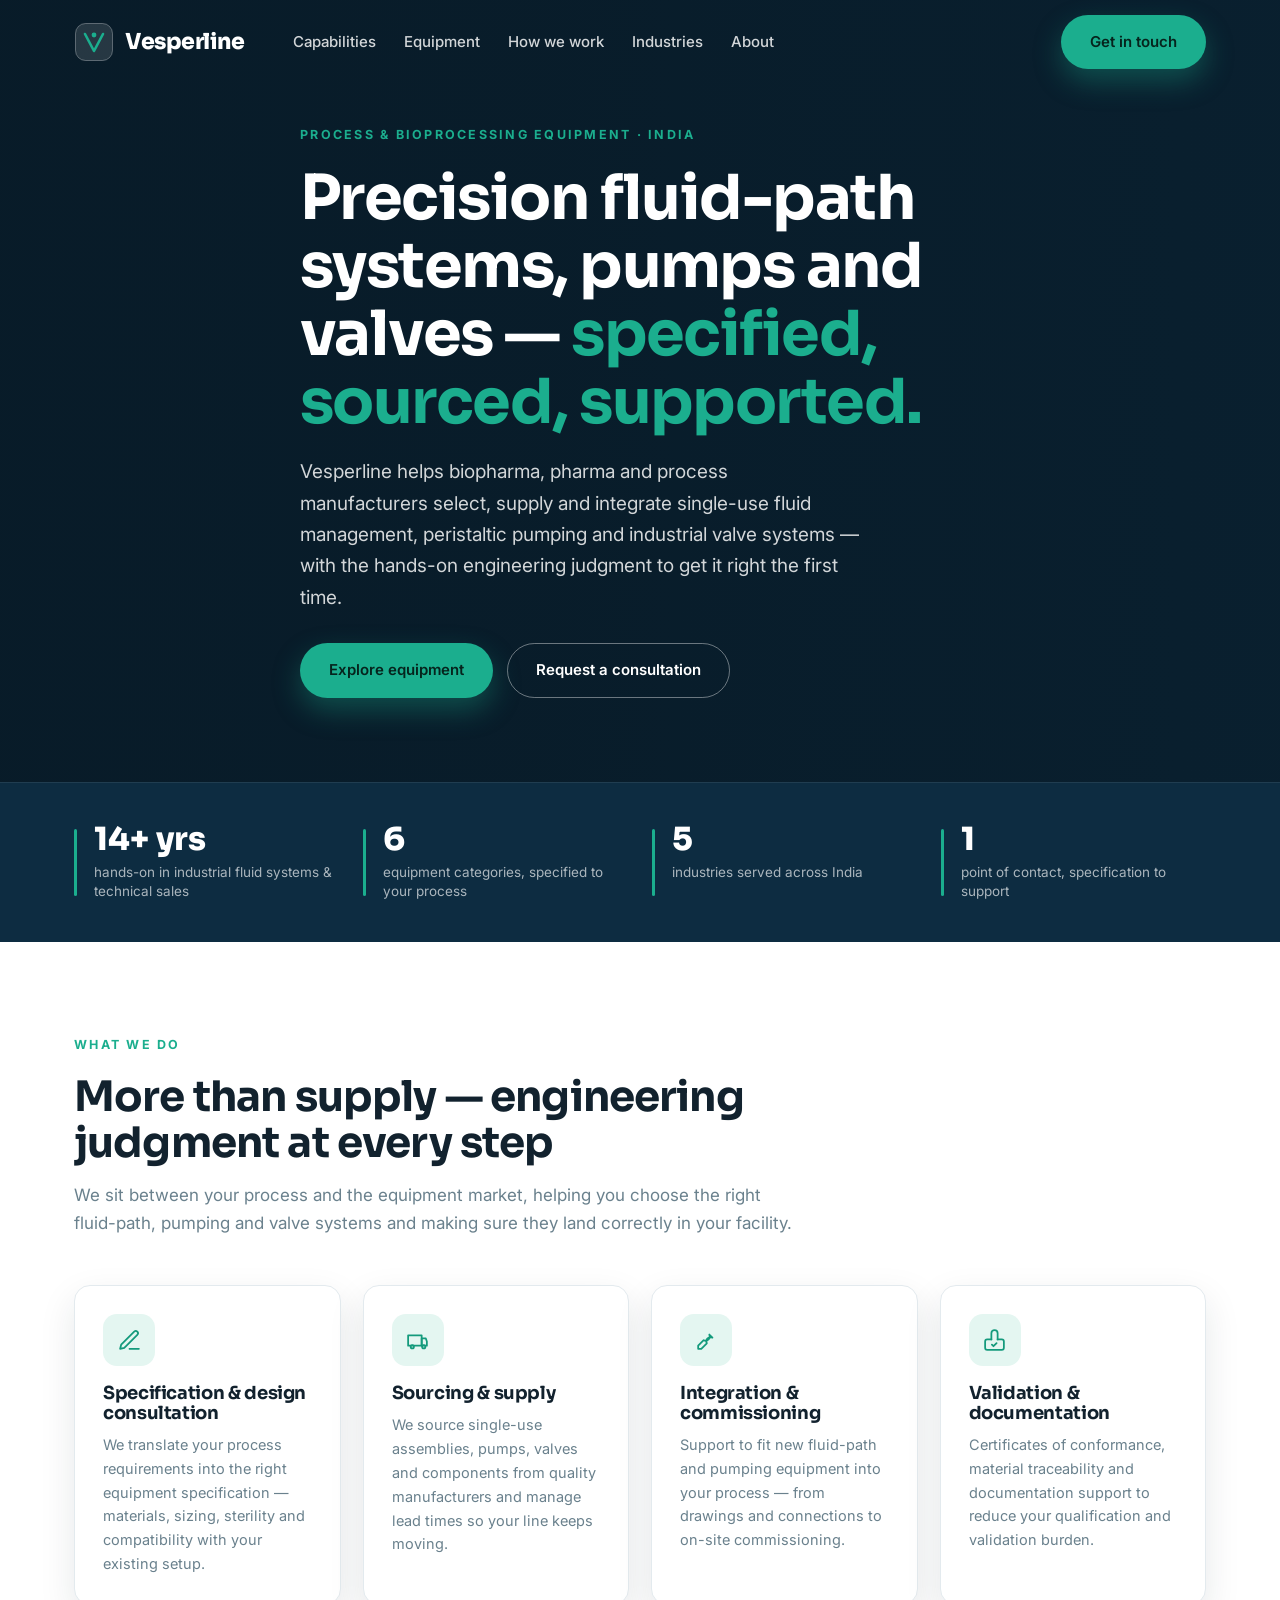
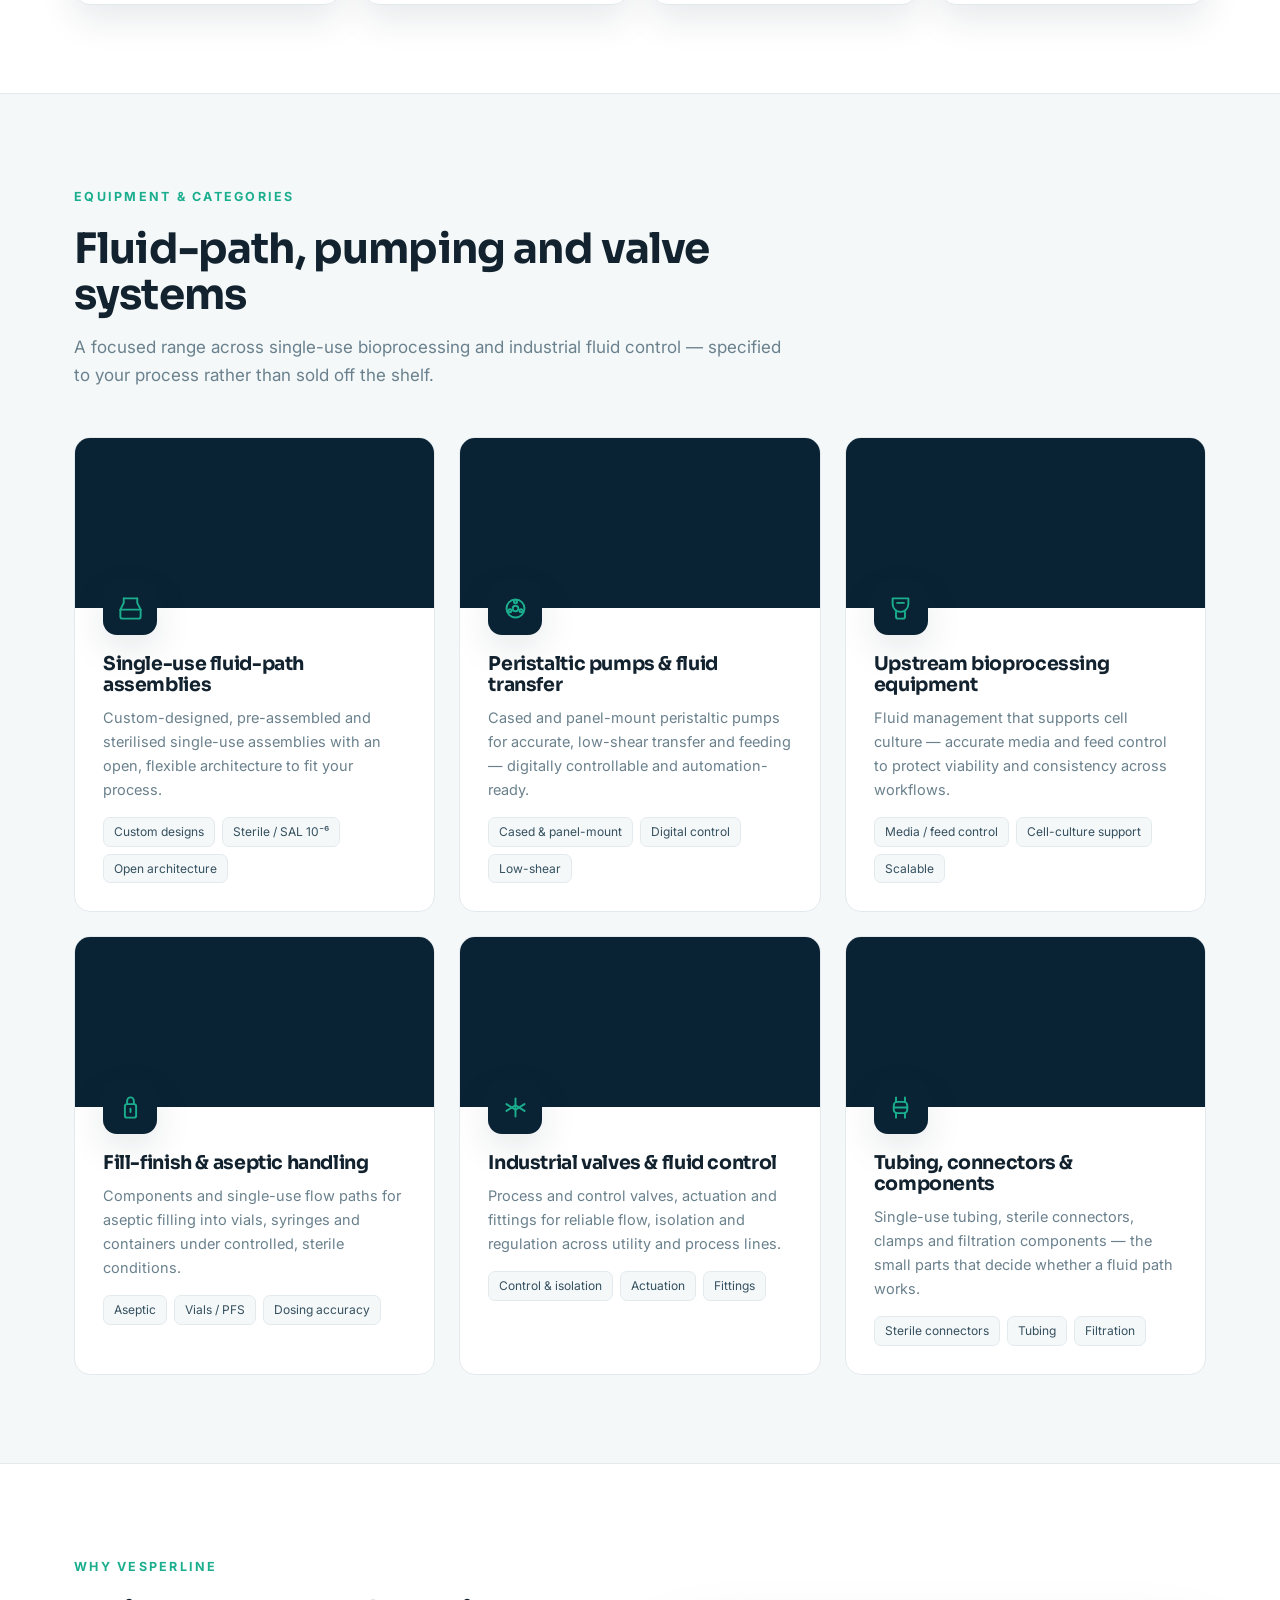
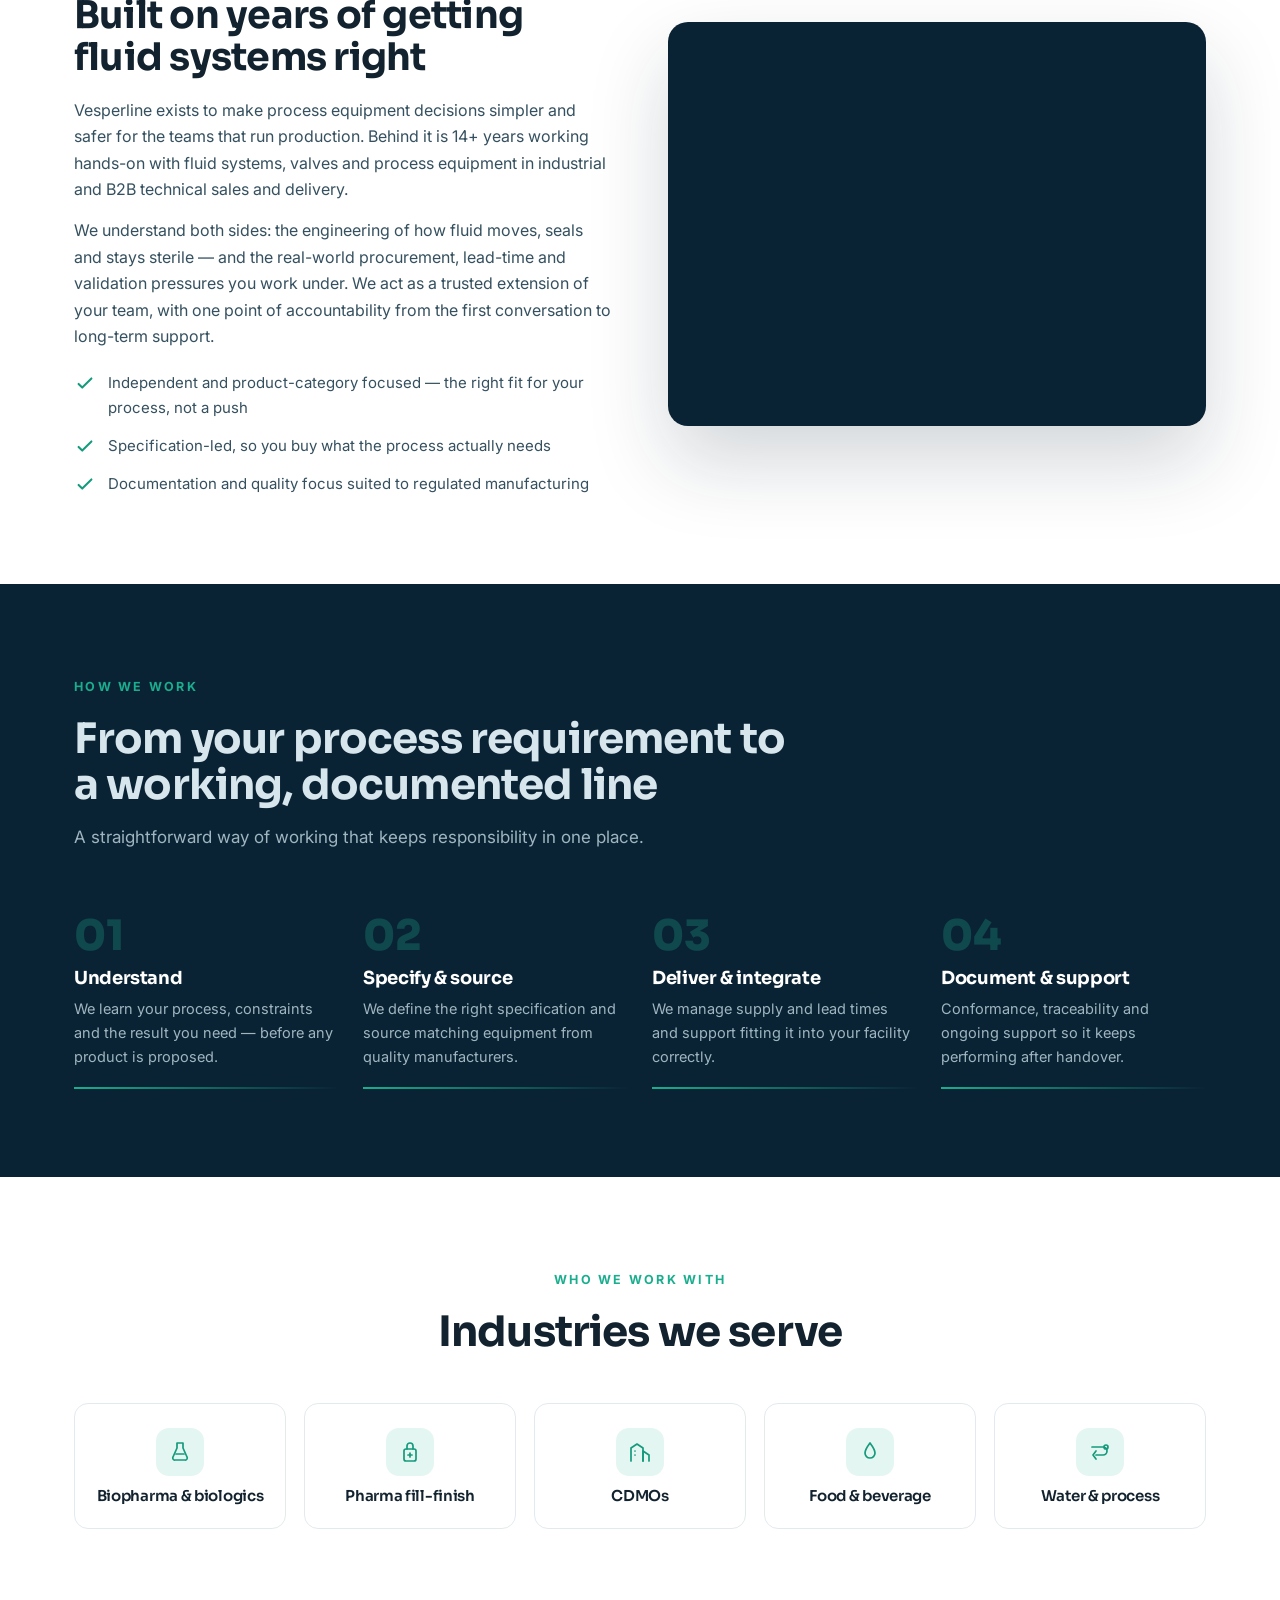
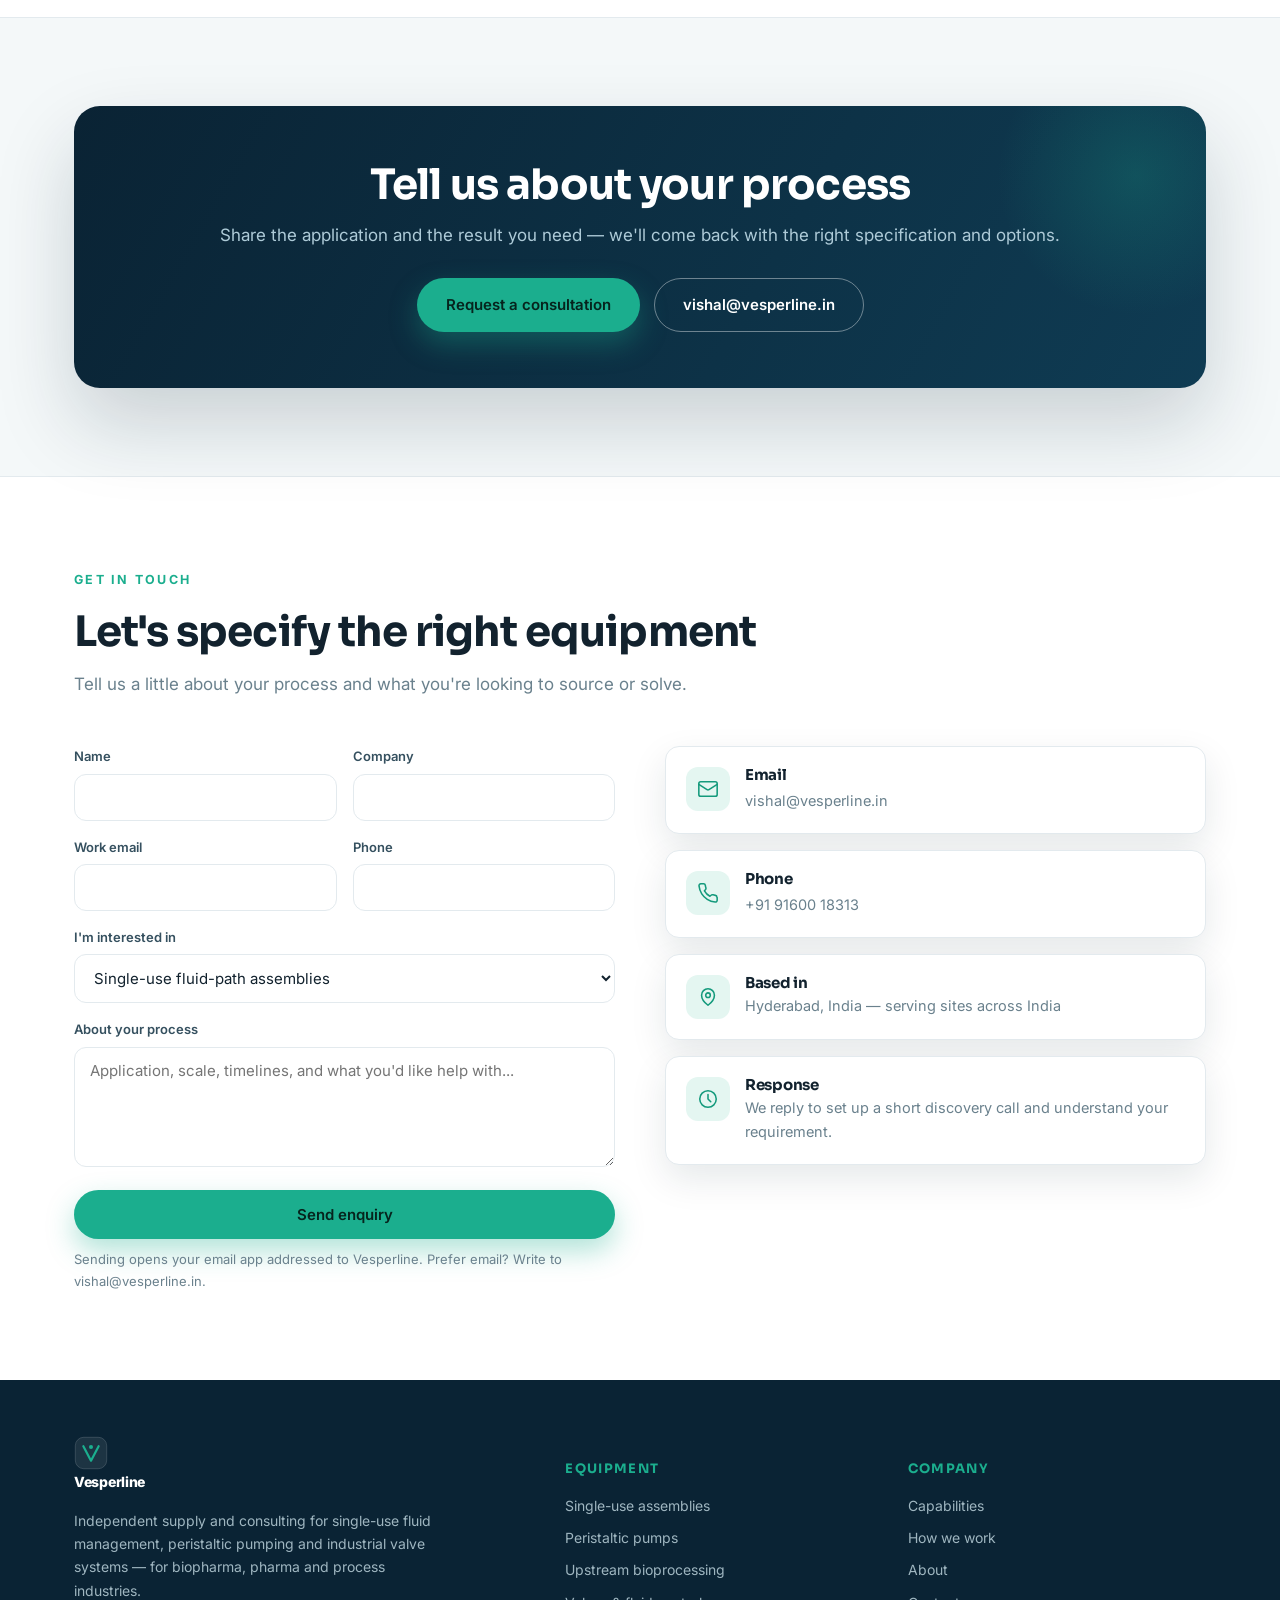
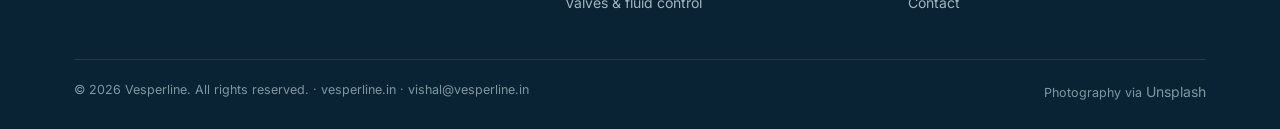
==== index.html @ 7fd86b4e "Add files via upload" ====
<!DOCTYPE html>
<html lang="en">
<head>
  <meta charset="UTF-8" />
  <meta name="viewport" content="width=device-width, initial-scale=1.0" />
  <title>Vesperline — Precision Fluid-Path, Pumping &amp; Valve Systems for Bioprocessing &amp; Industry</title>
  <meta name="description" content="Vesperline helps biopharma, pharma and process manufacturers specify, source and integrate single-use fluid management, peristaltic pumping and industrial valve systems — with hands-on engineering judgment from specification to support." />
  <link rel="canonical" href="https://vesperline.in/" />
  <meta name="robots" content="index, follow" />
  <meta property="og:type" content="website" />
  <meta property="og:site_name" content="Vesperline" />
  <meta property="og:title" content="Vesperline — Precision Fluid-Path, Pumping &amp; Valve Systems" />
  <meta property="og:description" content="Single-use fluid management, peristaltic pumping and industrial valve systems — specified, sourced and supported for biopharma, pharma and process industries." />
  <meta property="og:url" content="https://vesperline.in/" />
  <meta property="og:image" content="https://images.unsplash.com/photo-1631549916768-4119b2e5f926?auto=format&fit=crop&w=1200&q=70" />
  <link rel="preconnect" href="https://fonts.googleapis.com" />
  <link rel="preconnect" href="https://fonts.gstatic.com" crossorigin />
  <link href="https://fonts.googleapis.com/css2?family=Sora:wght@500;600;700;800&family=Inter:wght@400;500;600&display=swap" rel="stylesheet" />
  <style>
    :root{
      --navy:#0a2334; --navy-2:#0d2c41; --ink:#12222e; --ink-2:#35505f; --muted:#6a818d; --line:#e3eaee;
      --bg:#ffffff; --bg-alt:#f4f8f9;
      --accent:#1bae8e; --accent-2:#149a7c; --accent-soft:#e4f6f1;
      --radius:16px; --shadow:0 14px 36px rgba(10,35,52,.10); --shadow-lg:0 36px 80px rgba(10,35,52,.18);
      --maxw:1180px; --head:"Sora",system-ui,sans-serif; --body:"Inter",system-ui,-apple-system,sans-serif;
    }
    *{box-sizing:border-box;}
    html{scroll-behavior:smooth;}
    body{margin:0;font-family:var(--body);background:var(--bg);color:var(--ink);line-height:1.65;-webkit-font-smoothing:antialiased;overflow-x:hidden;}
    .wrap{max-width:var(--maxw);margin:0 auto;padding:0 24px;}
    a{color:inherit;text-decoration:none;}
    h1,h2,h3,h4{font-family:var(--head);font-weight:700;line-height:1.1;letter-spacing:-.02em;margin:0;}
    p{margin:0;}
    img,svg{max-width:100%;display:block;}
    .eyebrow{display:inline-flex;align-items:center;gap:9px;font-family:var(--body);font-size:12.5px;font-weight:700;letter-spacing:.18em;text-transform:uppercase;color:var(--accent);margin-bottom:18px;}
    .btn{display:inline-flex;align-items:center;gap:9px;font-family:var(--body);font-weight:600;font-size:15px;padding:14px 28px;border-radius:999px;cursor:pointer;border:1.5px solid transparent;transition:transform .15s,box-shadow .2s,background .2s,color .2s,border-color .2s;white-space:nowrap;}
    .btn:hover{transform:translateY(-2px);}
    .btn-primary{background:var(--accent);color:#06241d;box-shadow:0 12px 28px rgba(27,174,142,.34);}
    .btn-primary:hover{background:var(--accent-2);color:#fff;}
    .btn-light{background:#fff;color:var(--ink);}
    .btn-outline{background:transparent;color:#fff;border-color:rgba(255,255,255,.4);}
    .btn-outline:hover{border-color:#fff;background:rgba(255,255,255,.08);}
    .btn-dark{background:var(--navy);color:#fff;}
    .btn-dark:hover{background:var(--navy-2);}
    a:focus-visible,.btn:focus-visible,button:focus-visible{outline:2px solid var(--accent);outline-offset:3px;border-radius:8px;}
    @media(prefers-reduced-motion:reduce){*{animation:none!important;transition:none!important;scroll-behavior:auto!important;}}
    .ic svg,.cap-ic svg,.cat-ic svg{fill:none;stroke:var(--accent-2);stroke-width:1.7;stroke-linecap:round;stroke-linejoin:round;}
    /* header */
    .site-header{position:absolute;top:0;left:0;right:0;z-index:60;}
    .nav{display:flex;align-items:center;gap:30px;height:84px;}
    .brand{display:flex;align-items:center;gap:11px;font-family:var(--head);font-weight:800;font-size:22px;letter-spacing:-.02em;color:#fff;}
    .brand .mk{width:40px;height:40px;flex:0 0 40px;}
    .brand .sub{color:var(--accent);}
    .nav-links{display:flex;gap:28px;margin-left:18px;}
    .nav-links a{font-family:var(--body);color:rgba(255,255,255,.82);font-size:15px;font-weight:500;}
    .nav-links a:hover{color:#fff;}
    .nav-cta{margin-left:auto;}
    .menu-toggle{display:none;background:none;border:0;color:#fff;cursor:pointer;}
    .menu-toggle svg{width:28px;height:28px;fill:none;stroke:currentColor;stroke-width:2;stroke-linecap:round;}
    /* hero */
    .hero{position:relative;min-height:640px;display:flex;align-items:center;color:#fff;
      background:
        linear-gradient(90deg, rgba(8,27,40,.94) 0%, rgba(8,27,40,.82) 42%, rgba(8,27,40,.45) 100%),
        url('https://images.unsplash.com/photo-1631549916768-4119b2e5f926?auto=format&fit=crop&w=1920&q=70') center/cover no-repeat, var(--navy);
      padding:120px 0 84px;}
    .hero-inner{max-width:680px;}
    .hero h1{font-size:clamp(38px,5.6vw,62px);letter-spacing:-.025em;margin-bottom:20px;}
    .hero h1 .hl{color:var(--accent);}
    .hero .lead{font-family:var(--body);font-size:clamp(16px,1.7vw,19px);color:rgba(255,255,255,.82);max-width:560px;margin-bottom:30px;}
    .hero-cta{display:flex;gap:14px;flex-wrap:wrap;}
    /* stats band */
    .stats-band{background:var(--navy-2);color:#fff;border-top:1px solid rgba(255,255,255,.08);}
    .stats{display:grid;grid-template-columns:repeat(4,1fr);gap:24px;padding:40px 0;}
    .stat{text-align:left;position:relative;padding-left:20px;}
    .stat::before{content:"";position:absolute;left:0;top:6px;bottom:6px;width:3px;border-radius:3px;background:var(--accent);}
    .stat .n{font-family:var(--head);font-weight:800;font-size:32px;line-height:1;color:#fff;}
    .stat .l{font-family:var(--body);font-size:13.5px;color:rgba(255,255,255,.65);margin-top:8px;line-height:1.45;}
    /* sections */
    .section{padding:88px 0;}
    .section.alt{background:var(--bg-alt);border-top:1px solid var(--line);border-bottom:1px solid var(--line);}
    .section.dark{background:var(--navy);color:#d7e5ec;}
    .shead{max-width:720px;margin-bottom:48px;}
    .shead.center{margin-left:auto;margin-right:auto;text-align:center;}
    .shead.center .eyebrow{justify-content:center;}
    .shead h2{font-size:clamp(28px,3.6vw,42px);margin-bottom:15px;}
    .shead p{font-family:var(--body);color:var(--muted);font-size:17px;}
    .section.dark .shead p{color:#9fb6c0;}
    .section.dark .eyebrow{color:var(--accent);}
    /* capabilities */
    .caps{display:grid;grid-template-columns:repeat(4,1fr);gap:22px;}
    .cap{background:#fff;border:1px solid var(--line);border-radius:var(--radius);padding:28px;box-shadow:var(--shadow);transition:transform .2s,box-shadow .2s,border-color .2s;}
    .cap:hover{transform:translateY(-5px);box-shadow:var(--shadow-lg);border-color:#cde6de;}
    .cap-ic{width:52px;height:52px;border-radius:14px;background:var(--accent-soft);display:grid;place-items:center;margin-bottom:18px;}
    .cap-ic svg{width:25px;height:25px;}
    .cap h3{font-size:18px;margin-bottom:9px;}
    .cap p{font-family:var(--body);color:var(--muted);font-size:14.5px;}
    /* product categories */
    .cats{display:grid;grid-template-columns:repeat(3,1fr);gap:24px;}
    .cat{position:relative;background:#fff;border:1px solid var(--line);border-radius:var(--radius);overflow:hidden;transition:transform .2s,box-shadow .2s,border-color .2s;}
    .cat:hover{transform:translateY(-5px);box-shadow:var(--shadow-lg);border-color:#cde6de;}
    .cat-img{height:170px;background:var(--navy) center/cover no-repeat;}
    .cat-body{padding:30px 28px 28px;position:relative;}
    .cat-ic{width:54px;height:54px;border-radius:14px;background:var(--navy);display:grid;place-items:center;position:absolute;top:-27px;left:28px;box-shadow:var(--shadow);}
    .cat-ic svg{width:27px;height:27px;stroke:var(--accent);}
    .cat h3{font-size:19px;margin:16px 0 10px;}
    .cat p{font-family:var(--body);color:var(--muted);font-size:14.5px;}
    .cat .tags{margin-top:15px;display:flex;flex-wrap:wrap;gap:7px;}
    .cat .tags span{font-family:var(--body);font-size:12px;color:var(--ink-2);background:var(--bg-alt);border:1px solid var(--line);border-radius:7px;padding:4px 10px;}
    /* split (about with image) */
    .split{display:grid;grid-template-columns:1fr 1fr;gap:56px;align-items:center;}
    .split-img{border-radius:20px;overflow:hidden;box-shadow:var(--shadow-lg);position:relative;aspect-ratio:4/3;background:var(--navy) center/cover no-repeat;}
    .split-img.a{background-image:linear-gradient(180deg,rgba(10,35,52,.1),rgba(10,35,52,.35)),url('https://images.unsplash.com/photo-1607398027609-fbd1a06fb5d4?auto=format&fit=crop&w=1100&q=70');}
    .split h2{font-size:clamp(26px,3.4vw,38px);margin-bottom:18px;}
    .split p{font-family:var(--body);color:var(--ink-2);font-size:16px;margin-bottom:15px;}
    .about-list{list-style:none;margin:22px 0 0;padding:0;display:grid;gap:13px;}
    .about-list li{position:relative;padding-left:34px;font-family:var(--body);color:var(--ink-2);font-size:15px;}
    .about-list li svg{position:absolute;left:0;top:1px;width:22px;height:22px;fill:none;stroke:var(--accent-2);stroke-width:2.2;stroke-linecap:round;stroke-linejoin:round;}
    /* process */
    .steps{display:grid;grid-template-columns:repeat(4,1fr);gap:24px;counter-reset:step;}
    .step{position:relative;padding-top:16px;}
    .step::before{counter-increment:step;content:"0" counter(step);font-family:var(--head);font-weight:800;font-size:42px;color:rgba(27,174,142,.28);line-height:1;display:block;margin-bottom:12px;}
    .step h3{color:#fff;font-size:18px;margin-bottom:8px;}
    .step p{font-family:var(--body);color:#9fb6c0;font-size:14.5px;}
    .step .bar{height:2px;background:linear-gradient(90deg,var(--accent),transparent);margin-top:18px;}
    /* industries */
    .inds{display:grid;grid-template-columns:repeat(5,1fr);gap:18px;}
    .ind{background:#fff;border:1px solid var(--line);border-radius:14px;padding:24px 16px;text-align:center;transition:transform .2s,border-color .2s;}
    .ind:hover{transform:translateY(-4px);border-color:#cde6de;}
    .ind .ic{width:48px;height:48px;margin:0 auto 12px;border-radius:13px;background:var(--accent-soft);display:grid;place-items:center;}
    .ind .ic svg{width:24px;height:24px;}
    .ind h4{font-size:15px;font-family:var(--head);font-weight:600;}
    /* cta band */
    .cta-band{background:linear-gradient(120deg,rgba(10,35,52,.95),rgba(16,65,90,.82)),url('https://images.unsplash.com/photo-1748348209623-906c42dd1f7b?auto=format&fit=crop&w=1400&q=70') center/cover no-repeat, var(--navy);border-radius:26px;padding:56px;text-align:center;color:#fff;box-shadow:var(--shadow-lg);position:relative;overflow:hidden;}
    .cta-band::before{content:"";position:absolute;right:-70px;top:-70px;width:280px;height:280px;border-radius:50%;background:radial-gradient(circle,rgba(27,174,142,.22),transparent 70%);}
    .cta-band h2{color:#fff;font-size:clamp(28px,3.6vw,42px);margin-bottom:13px;position:relative;}
    .cta-band p{font-family:var(--body);color:#aecbd8;font-size:17px;margin-bottom:28px;position:relative;}
    .cta-row{display:flex;gap:14px;justify-content:center;flex-wrap:wrap;position:relative;}
    /* contact */
    .contact-grid{display:grid;grid-template-columns:1fr 1fr;gap:50px;align-items:start;}
    .form .two{display:grid;grid-template-columns:1fr 1fr;gap:16px;}
    .field{margin-bottom:16px;}
    .field label{display:block;font-family:var(--body);font-size:13px;font-weight:600;color:var(--ink-2);margin-bottom:6px;}
    .field input,.field select,.field textarea{width:100%;font-family:var(--body);font-size:15px;color:var(--ink);padding:13px 15px;border:1px solid var(--line);border-radius:12px;background:#fff;transition:border-color .2s,box-shadow .2s;}
    .field input:focus,.field select:focus,.field textarea:focus{outline:none;border-color:var(--accent);box-shadow:0 0 0 3px var(--accent-soft);}
    .field textarea{min-height:120px;resize:vertical;}
    .form-note{font-family:var(--body);font-size:13px;color:var(--muted);margin-top:10px;}
    .cinfo{display:grid;gap:16px;}
    .cinfo .row{display:flex;gap:15px;align-items:flex-start;background:#fff;border:1px solid var(--line);border-radius:14px;padding:20px;box-shadow:var(--shadow);}
    .cinfo .row .ic{width:44px;height:44px;flex:0 0 44px;border-radius:12px;background:var(--accent-soft);display:grid;place-items:center;}
    .cinfo .row .ic svg{width:22px;height:22px;fill:none;stroke:var(--accent-2);stroke-width:1.7;stroke-linecap:round;stroke-linejoin:round;}
    .cinfo .row h4{font-size:15px;margin-bottom:3px;}
    .cinfo .row p,.cinfo .row a{font-family:var(--body);font-size:14.5px;color:var(--muted);}
    .cinfo .row a:hover{color:var(--accent-2);}
    /* footer */
    .foot{background:var(--navy);color:#9fb6c0;padding:56px 0 26px;}
    .foot-grid{display:grid;grid-template-columns:1.5fr 1fr 1fr;gap:44px;margin-bottom:36px;}
    .foot .brand{color:#fff;margin-bottom:16px;}
    .foot p{font-family:var(--body);font-size:14px;max-width:360px;}
    .foot h5{font-family:var(--head);font-size:13px;letter-spacing:.1em;text-transform:uppercase;color:var(--accent);margin-bottom:15px;}
    .foot a{display:block;font-family:var(--body);font-size:14px;color:#9fb6c0;margin-bottom:9px;}
    .foot a:hover{color:#fff;}
    .foot-bottom{border-top:1px solid rgba(255,255,255,.1);padding-top:20px;display:flex;justify-content:space-between;flex-wrap:wrap;gap:10px;font-family:var(--body);font-size:12.5px;color:#7d97a3;}
    .foot-bottom a{color:#7d97a3;display:inline;}
    @media(max-width:980px){
      .caps,.cats,.steps,.inds{grid-template-columns:repeat(2,1fr);}
      .split,.contact-grid,.foot-grid{grid-template-columns:1fr;gap:36px;}
      .split-img{order:-1;}
      .stats{grid-template-columns:repeat(2,1fr);gap:28px 20px;}
    }
    @media(max-width:620px){
      .caps,.cats,.steps,.inds,.form .two,.stats{grid-template-columns:1fr;}
      .nav-links{display:none;}
      .menu-toggle{display:block;margin-left:auto;}
      .nav-links.open{display:flex;flex-direction:column;position:absolute;top:84px;left:0;right:0;background:var(--navy);padding:18px 24px;gap:16px;box-shadow:var(--shadow);}
      .nav-cta{display:none;}
      .cta-band{padding:34px 22px;}
      .hero{min-height:560px;}
    }
  </style>
</head>
<body>

  <header class="site-header">
    <div class="wrap">
      <nav class="nav">
        <a class="brand" href="#top">
          <svg class="mk" viewBox="0 0 40 40" aria-hidden="true">
            <rect x="1.5" y="1.5" width="37" height="37" rx="10" fill="rgba(255,255,255,.12)" stroke="rgba(255,255,255,.3)"/>
            <path d="M11 12l9 17 9-17" fill="none" stroke="#1bae8e" stroke-width="2.6" stroke-linecap="round" stroke-linejoin="round"/>
            <circle cx="20" cy="13" r="2.4" fill="#1bae8e"/>
          </svg>
          Vesperline
        </a>
        <div class="nav-links">
          <a href="#capabilities">Capabilities</a>
          <a href="#solutions">Equipment</a>
          <a href="#process">How we work</a>
          <a href="#industries">Industries</a>
          <a href="#about">About</a>
        </div>
        <div class="nav-cta"><a class="btn btn-primary" href="#contact">Get in touch</a></div>
        <button class="menu-toggle" aria-label="Menu"><svg viewBox="0 0 24 24"><path d="M4 6h16M4 12h16M4 18h16"/></svg></button>
      </nav>
    </div>
  </header>

  <!-- HERO -->
  <section class="hero" id="top">
    <div class="wrap">
      <div class="hero-inner">
        <span class="eyebrow">Process &amp; Bioprocessing Equipment · India</span>
        <h1>Precision fluid-path systems, pumps and valves — <span class="hl">specified, sourced, supported.</span></h1>
        <p class="lead">Vesperline helps biopharma, pharma and process manufacturers select, supply and integrate single-use fluid management, peristaltic pumping and industrial valve systems — with the hands-on engineering judgment to get it right the first time.</p>
        <div class="hero-cta">
          <a class="btn btn-primary" href="#solutions">Explore equipment</a>
          <a class="btn btn-outline" href="#contact">Request a consultation</a>
        </div>
      </div>
    </div>
  </section>

  <!-- STATS BAND -->
  <div class="stats-band">
    <div class="wrap">
      <div class="stats">
        <div class="stat"><div class="n">14+ yrs</div><div class="l">hands-on in industrial fluid systems &amp; technical sales</div></div>
        <div class="stat"><div class="n">6</div><div class="l">equipment categories, specified to your process</div></div>
        <div class="stat"><div class="n">5</div><div class="l">industries served across India</div></div>
        <div class="stat"><div class="n">1</div><div class="l">point of contact, specification to support</div></div>
      </div>
    </div>
  </div>

  <!-- CAPABILITIES -->
  <section class="section" id="capabilities">
    <div class="wrap">
      <div class="shead">
        <span class="eyebrow">What we do</span>
        <h2>More than supply — engineering judgment at every step</h2>
        <p>We sit between your process and the equipment market, helping you choose the right fluid-path, pumping and valve systems and making sure they land correctly in your facility.</p>
      </div>
      <div class="caps">
        <div class="cap">
          <div class="cap-ic"><svg viewBox="0 0 24 24"><path d="M12 20h9"/><path d="M16.5 3.5a2.1 2.1 0 0 1 3 3L7 19l-4 1 1-4z"/></svg></div>
          <h3>Specification &amp; design consultation</h3>
          <p>We translate your process requirements into the right equipment specification — materials, sizing, sterility and compatibility with your existing setup.</p>
        </div>
        <div class="cap">
          <div class="cap-ic"><svg viewBox="0 0 24 24"><path d="M3 7h13v10H3z"/><path d="M16 10h4l1 3v4h-5z"/><circle cx="7" cy="18" r="1.6"/><circle cx="18" cy="18" r="1.6"/></svg></div>
          <h3>Sourcing &amp; supply</h3>
          <p>We source single-use assemblies, pumps, valves and components from quality manufacturers and manage lead times so your line keeps moving.</p>
        </div>
        <div class="cap">
          <div class="cap-ic"><svg viewBox="0 0 24 24"><path d="M14.7 6.3a4 4 0 0 1-5.4 5.4L4 17v3h3l5.3-5.3a4 4 0 0 1 5.4-5.4z"/></svg></div>
          <h3>Integration &amp; commissioning</h3>
          <p>Support to fit new fluid-path and pumping equipment into your process — from drawings and connections to on-site commissioning.</p>
        </div>
        <div class="cap">
          <div class="cap-ic"><svg viewBox="0 0 24 24"><path d="M9 11H5a2 2 0 0 0-2 2v6a2 2 0 0 0 2 2h14a2 2 0 0 0 2-2v-6a2 2 0 0 0-2-2h-4"/><path d="M9 11V5a3 3 0 0 1 6 0v6"/><path d="m9.5 16 1.5 1.5 3-3"/></svg></div>
          <h3>Validation &amp; documentation</h3>
          <p>Certificates of conformance, material traceability and documentation support to reduce your qualification and validation burden.</p>
        </div>
      </div>
    </div>
  </section>

  <!-- SOLUTIONS / EQUIPMENT -->
  <section class="section alt" id="solutions">
    <div class="wrap">
      <div class="shead">
        <span class="eyebrow">Equipment &amp; categories</span>
        <h2>Fluid-path, pumping and valve systems</h2>
        <p>A focused range across single-use bioprocessing and industrial fluid control — specified to your process rather than sold off the shelf.</p>
      </div>
      <div class="cats">
        <div class="cat">
          <div class="cat-img" style="background-image:linear-gradient(180deg,rgba(10,35,52,.12),rgba(10,35,52,.5)),url('https://images.unsplash.com/photo-1748002897584-af9200c9b181?auto=format&fit=crop&w=760&q=70')"></div>
          <div class="cat-body">
            <div class="cat-ic"><svg viewBox="0 0 24 24"><path d="M6 3v4l-3 6v6a2 2 0 0 0 2 2h14a2 2 0 0 0 2-2v-6l-3-6V3"/><path d="M6 3h12"/><path d="M3 13h18"/></svg></div>
            <h3>Single-use fluid-path assemblies</h3>
            <p>Custom-designed, pre-assembled and sterilised single-use assemblies with an open, flexible architecture to fit your process.</p>
            <div class="tags"><span>Custom designs</span><span>Sterile / SAL 10⁻⁶</span><span>Open architecture</span></div>
          </div>
        </div>
        <div class="cat">
          <div class="cat-img" style="background-image:linear-gradient(180deg,rgba(10,35,52,.12),rgba(10,35,52,.5)),url('https://images.unsplash.com/photo-1623986854615-85baba27dfb6?auto=format&fit=crop&w=760&q=70')"></div>
          <div class="cat-body">
            <div class="cat-ic"><svg viewBox="0 0 24 24"><circle cx="12" cy="12" r="8"/><circle cx="12" cy="12" r="2.5"/><circle cx="12" cy="6" r="1.4"/><circle cx="17" cy="14" r="1.4"/><circle cx="7" cy="14" r="1.4"/></svg></div>
            <h3>Peristaltic pumps &amp; fluid transfer</h3>
            <p>Cased and panel-mount peristaltic pumps for accurate, low-shear transfer and feeding — digitally controllable and automation-ready.</p>
            <div class="tags"><span>Cased &amp; panel-mount</span><span>Digital control</span><span>Low-shear</span></div>
          </div>
        </div>
        <div class="cat">
          <div class="cat-img" style="background-image:linear-gradient(180deg,rgba(10,35,52,.12),rgba(10,35,52,.5)),url('https://images.unsplash.com/photo-1748003047892-04bb794257c6?auto=format&fit=crop&w=760&q=70')"></div>
          <div class="cat-body">
            <div class="cat-ic"><svg viewBox="0 0 24 24"><path d="M5 3h14v5a7 7 0 0 1-7 7 7 7 0 0 1-7-7z"/><path d="M8 15v4a2 2 0 0 0 2 2h4a2 2 0 0 0 2-2v-4"/><path d="M9 7h6"/></svg></div>
            <h3>Upstream bioprocessing equipment</h3>
            <p>Fluid management that supports cell culture — accurate media and feed control to protect viability and consistency across workflows.</p>
            <div class="tags"><span>Media / feed control</span><span>Cell-culture support</span><span>Scalable</span></div>
          </div>
        </div>
        <div class="cat">
          <div class="cat-img" style="background-image:linear-gradient(180deg,rgba(10,35,52,.12),rgba(10,35,52,.5)),url('https://images.unsplash.com/photo-1631549916768-4119b2e5f926?auto=format&fit=crop&w=760&q=70')"></div>
          <div class="cat-body">
            <div class="cat-ic"><svg viewBox="0 0 24 24"><rect x="7" y="9" width="10" height="12" rx="2"/><path d="M9 9V6a3 3 0 0 1 6 0v3"/><path d="M12 13v3"/></svg></div>
            <h3>Fill-finish &amp; aseptic handling</h3>
            <p>Components and single-use flow paths for aseptic filling into vials, syringes and containers under controlled, sterile conditions.</p>
            <div class="tags"><span>Aseptic</span><span>Vials / PFS</span><span>Dosing accuracy</span></div>
          </div>
        </div>
        <div class="cat">
          <div class="cat-img" style="background-image:linear-gradient(180deg,rgba(10,35,52,.12),rgba(10,35,52,.5)),url('https://images.unsplash.com/photo-1748002645678-7f9c04263315?auto=format&fit=crop&w=760&q=70')"></div>
          <div class="cat-body">
            <div class="cat-ic"><svg viewBox="0 0 24 24"><path d="M4 9l8 5 8-5"/><path d="M4 15l8-5 8 5"/><path d="M12 4v16"/></svg></div>
            <h3>Industrial valves &amp; fluid control</h3>
            <p>Process and control valves, actuation and fittings for reliable flow, isolation and regulation across utility and process lines.</p>
            <div class="tags"><span>Control &amp; isolation</span><span>Actuation</span><span>Fittings</span></div>
          </div>
        </div>
        <div class="cat">
          <div class="cat-img" style="background-image:linear-gradient(180deg,rgba(10,35,52,.12),rgba(10,35,52,.5)),url('https://images.unsplash.com/photo-1748256223955-5d5eb7fe7893?auto=format&fit=crop&w=760&q=70')"></div>
          <div class="cat-body">
            <div class="cat-ic"><svg viewBox="0 0 24 24"><path d="M8 3v4M16 3v4M8 21v-4M16 21v-4"/><rect x="6" y="7" width="12" height="10" rx="3"/><path d="M6 12h12"/></svg></div>
            <h3>Tubing, connectors &amp; components</h3>
            <p>Single-use tubing, sterile connectors, clamps and filtration components — the small parts that decide whether a fluid path works.</p>
            <div class="tags"><span>Sterile connectors</span><span>Tubing</span><span>Filtration</span></div>
          </div>
        </div>
      </div>
    </div>
  </section>

  <!-- ABOUT (split with image) -->
  <section class="section" id="about">
    <div class="wrap">
      <div class="split">
        <div>
          <span class="eyebrow">Why Vesperline</span>
          <h2>Built on years of getting fluid systems right</h2>
          <p>Vesperline exists to make process equipment decisions simpler and safer for the teams that run production. Behind it is 14+ years working hands-on with fluid systems, valves and process equipment in industrial and B2B technical sales and delivery.</p>
          <p>We understand both sides: the engineering of how fluid moves, seals and stays sterile — and the real-world procurement, lead-time and validation pressures you work under. We act as a trusted extension of your team, with one point of accountability from the first conversation to long-term support.</p>
          <ul class="about-list">
            <li><svg viewBox="0 0 24 24"><path d="m5 13 4 4L19 7"/></svg>Independent and product-category focused — the right fit for your process, not a push</li>
            <li><svg viewBox="0 0 24 24"><path d="m5 13 4 4L19 7"/></svg>Specification-led, so you buy what the process actually needs</li>
            <li><svg viewBox="0 0 24 24"><path d="m5 13 4 4L19 7"/></svg>Documentation and quality focus suited to regulated manufacturing</li>
          </ul>
        </div>
        <div class="split-img a" role="img" aria-label="Bioprocessing cleanroom and single-use fluid handling"></div>
      </div>
    </div>
  </section>

  <!-- PROCESS -->
  <section class="section dark" id="process">
    <div class="wrap">
      <div class="shead">
        <span class="eyebrow">How we work</span>
        <h2>From your process requirement to a working, documented line</h2>
        <p>A straightforward way of working that keeps responsibility in one place.</p>
      </div>
      <div class="steps">
        <div class="step"><h3>Understand</h3><p>We learn your process, constraints and the result you need — before any product is proposed.</p><div class="bar"></div></div>
        <div class="step"><h3>Specify &amp; source</h3><p>We define the right specification and source matching equipment from quality manufacturers.</p><div class="bar"></div></div>
        <div class="step"><h3>Deliver &amp; integrate</h3><p>We manage supply and lead times and support fitting it into your facility correctly.</p><div class="bar"></div></div>
        <div class="step"><h3>Document &amp; support</h3><p>Conformance, traceability and ongoing support so it keeps performing after handover.</p><div class="bar"></div></div>
      </div>
    </div>
  </section>

  <!-- INDUSTRIES -->
  <section class="section" id="industries">
    <div class="wrap">
      <div class="shead center">
        <span class="eyebrow">Who we work with</span>
        <h2>Industries we serve</h2>
      </div>
      <div class="inds">
        <div class="ind"><div class="ic"><svg viewBox="0 0 24 24" fill="none" stroke="#149a7c" stroke-width="1.7" stroke-linecap="round" stroke-linejoin="round"><path d="M9 3h6v5l4 9a2 2 0 0 1-2 3H7a2 2 0 0 1-2-3l4-9z"/><path d="M8 14h8"/></svg></div><h4>Biopharma &amp; biologics</h4></div>
        <div class="ind"><div class="ic"><svg viewBox="0 0 24 24" fill="none" stroke="#149a7c" stroke-width="1.7" stroke-linecap="round" stroke-linejoin="round"><rect x="6" y="9" width="12" height="12" rx="2"/><path d="M9 9V6a3 3 0 0 1 6 0v3"/><path d="M12 13v4M10 15h4"/></svg></div><h4>Pharma fill-finish</h4></div>
        <div class="ind"><div class="ic"><svg viewBox="0 0 24 24" fill="none" stroke="#149a7c" stroke-width="1.7" stroke-linecap="round" stroke-linejoin="round"><path d="M3 21V8l6-4 6 4v13"/><path d="M15 21V11l6 4v6"/><path d="M7 11h0M7 15h0"/></svg></div><h4>CDMOs</h4></div>
        <div class="ind"><div class="ic"><svg viewBox="0 0 24 24" fill="none" stroke="#149a7c" stroke-width="1.7" stroke-linecap="round" stroke-linejoin="round"><path d="M12 3c3 4 5 7 5 10a5 5 0 0 1-10 0c0-3 2-6 5-10z"/></svg></div><h4>Food &amp; beverage</h4></div>
        <div class="ind"><div class="ic"><svg viewBox="0 0 24 24" fill="none" stroke="#149a7c" stroke-width="1.7" stroke-linecap="round" stroke-linejoin="round"><path d="M4 7h11a4 4 0 0 1 0 8H8"/><path d="m8 11-3 4 3 4"/><circle cx="18" cy="7" r="2"/></svg></div><h4>Water &amp; process</h4></div>
      </div>
    </div>
  </section>

  <!-- CTA BAND -->
  <section class="section alt">
    <div class="wrap">
      <div class="cta-band">
        <h2>Tell us about your process</h2>
        <p>Share the application and the result you need — we'll come back with the right specification and options.</p>
        <div class="cta-row">
          <a class="btn btn-primary" href="#contact">Request a consultation</a>
          <a class="btn btn-outline" href="mailto:vishal@vesperline.in">vishal@vesperline.in</a>
        </div>
      </div>
    </div>
  </section>

  <!-- CONTACT -->
  <section class="section" id="contact">
    <div class="wrap">
      <div class="shead">
        <span class="eyebrow">Get in touch</span>
        <h2>Let's specify the right equipment</h2>
        <p>Tell us a little about your process and what you're looking to source or solve.</p>
      </div>
      <div class="contact-grid">
        <form class="form" id="cform">
          <div class="two">
            <div class="field"><label for="name">Name</label><input id="name" type="text" required /></div>
            <div class="field"><label for="company">Company</label><input id="company" type="text" /></div>
          </div>
          <div class="two">
            <div class="field"><label for="email">Work email</label><input id="email" type="email" required /></div>
            <div class="field"><label for="phone">Phone</label><input id="phone" type="tel" /></div>
          </div>
          <div class="field">
            <label for="interest">I'm interested in</label>
            <select id="interest">
              <option>Single-use fluid-path assemblies</option>
              <option>Peristaltic pumps &amp; fluid transfer</option>
              <option>Upstream bioprocessing equipment</option>
              <option>Fill-finish &amp; aseptic handling</option>
              <option>Industrial valves &amp; fluid control</option>
              <option>Tubing, connectors &amp; components</option>
              <option>Consultation / not sure yet</option>
            </select>
          </div>
          <div class="field"><label for="msg">About your process</label><textarea id="msg" placeholder="Application, scale, timelines, and what you'd like help with..."></textarea></div>
          <button class="btn btn-primary" type="submit" style="width:100%;justify-content:center;">Send enquiry</button>
          <p class="form-note">Sending opens your email app addressed to Vesperline. Prefer email? Write to vishal@vesperline.in.</p>
        </form>
        <div class="cinfo">
          <div class="row"><span class="ic"><svg viewBox="0 0 24 24"><rect x="2" y="4" width="20" height="16" rx="2"/><path d="m22 7-8.97 5.7a1.94 1.94 0 0 1-2.06 0L2 7"/></svg></span><div><h4>Email</h4><a href="mailto:vishal@vesperline.in">vishal@vesperline.in</a></div></div>
          <div class="row"><span class="ic"><svg viewBox="0 0 24 24"><path d="M22 16.9v3a2 2 0 0 1-2.2 2 19.8 19.8 0 0 1-8.6-3 19.5 19.5 0 0 1-6-6 19.8 19.8 0 0 1-3-8.6A2 2 0 0 1 4.1 2h3a2 2 0 0 1 2 1.7c.1.9.3 1.8.6 2.6a2 2 0 0 1-.5 2.1L8.1 9.6a16 16 0 0 0 6 6l1.2-1.1a2 2 0 0 1 2.1-.5c.8.3 1.7.5 2.6.6a2 2 0 0 1 1.7 2z"/></svg></span><div><h4>Phone</h4><a href="tel:+919160018313">+91 91600 18313</a></div></div>
          <div class="row"><span class="ic"><svg viewBox="0 0 24 24"><path d="M12 21s-7-5.3-7-11a7 7 0 0 1 14 0c0 5.7-7 11-7 11z"/><circle cx="12" cy="10" r="2.5"/></svg></span><div><h4>Based in</h4><p>Hyderabad, India — serving sites across India</p></div></div>
          <div class="row"><span class="ic"><svg viewBox="0 0 24 24"><circle cx="12" cy="12" r="9"/><path d="M12 7v5l3 3"/></svg></span><div><h4>Response</h4><p>We reply to set up a short discovery call and understand your requirement.</p></div></div>
        </div>
      </div>
    </div>
  </section>

  <!-- FOOTER -->
  <footer class="foot">
    <div class="wrap">
      <div class="foot-grid">
        <div>
          <a class="brand" href="#top">
            <svg class="mk" viewBox="0 0 40 40" aria-hidden="true" style="width:34px;height:34px;">
              <rect x="1.5" y="1.5" width="37" height="37" rx="10" fill="rgba(255,255,255,.08)" stroke="rgba(255,255,255,.18)"/>
              <path d="M11 12l9 17 9-17" fill="none" stroke="#1bae8e" stroke-width="2.6" stroke-linecap="round" stroke-linejoin="round"/>
              <circle cx="20" cy="13" r="2.4" fill="#1bae8e"/>
            </svg>
            Vesperline
          </a>
          <p>Independent supply and consulting for single-use fluid management, peristaltic pumping and industrial valve systems — for biopharma, pharma and process industries.</p>
        </div>
        <div>
          <h5>Equipment</h5>
          <a href="#solutions">Single-use assemblies</a>
          <a href="#solutions">Peristaltic pumps</a>
          <a href="#solutions">Upstream bioprocessing</a>
          <a href="#solutions">Valves &amp; fluid control</a>
        </div>
        <div>
          <h5>Company</h5>
          <a href="#capabilities">Capabilities</a>
          <a href="#process">How we work</a>
          <a href="#about">About</a>
          <a href="#contact">Contact</a>
        </div>
      </div>
      <div class="foot-bottom">
        <span>© 2026 Vesperline. All rights reserved. · vesperline.in · vishal@vesperline.in</span>
        <span>Photography via <a href="https://unsplash.com" target="_blank" rel="noopener">Unsplash</a></span>
      </div>
    </div>
  </footer>

  <script>
    var t=document.querySelector('.menu-toggle'),l=document.querySelector('.nav-links');
    if(t&&l){t.addEventListener('click',function(){l.classList.toggle('open');});
      l.querySelectorAll('a').forEach(function(a){a.addEventListener('click',function(){l.classList.remove('open');});});}
    var f=document.querySelector('#cform');
    if(f){f.addEventListener('submit',function(e){e.preventDefault();
      var g=function(id){var el=document.getElementById(id);return el?el.value.trim():'';};
      var subj='Enquiry'+(g('name')?' from '+g('name'):'')+(g('company')?' ('+g('company')+')':'');
      var body=['Name: '+g('name'),'Company: '+g('company'),'Email: '+g('email'),'Phone: '+g('phone'),'Interested in: '+g('interest'),'','About the process:',g('msg')].join('\n');
      window.location.href='mailto:vishal@vesperline.in?subject='+encodeURIComponent(subj)+'&body='+encodeURIComponent(body);
    });}
  </script>
</body>
</html>
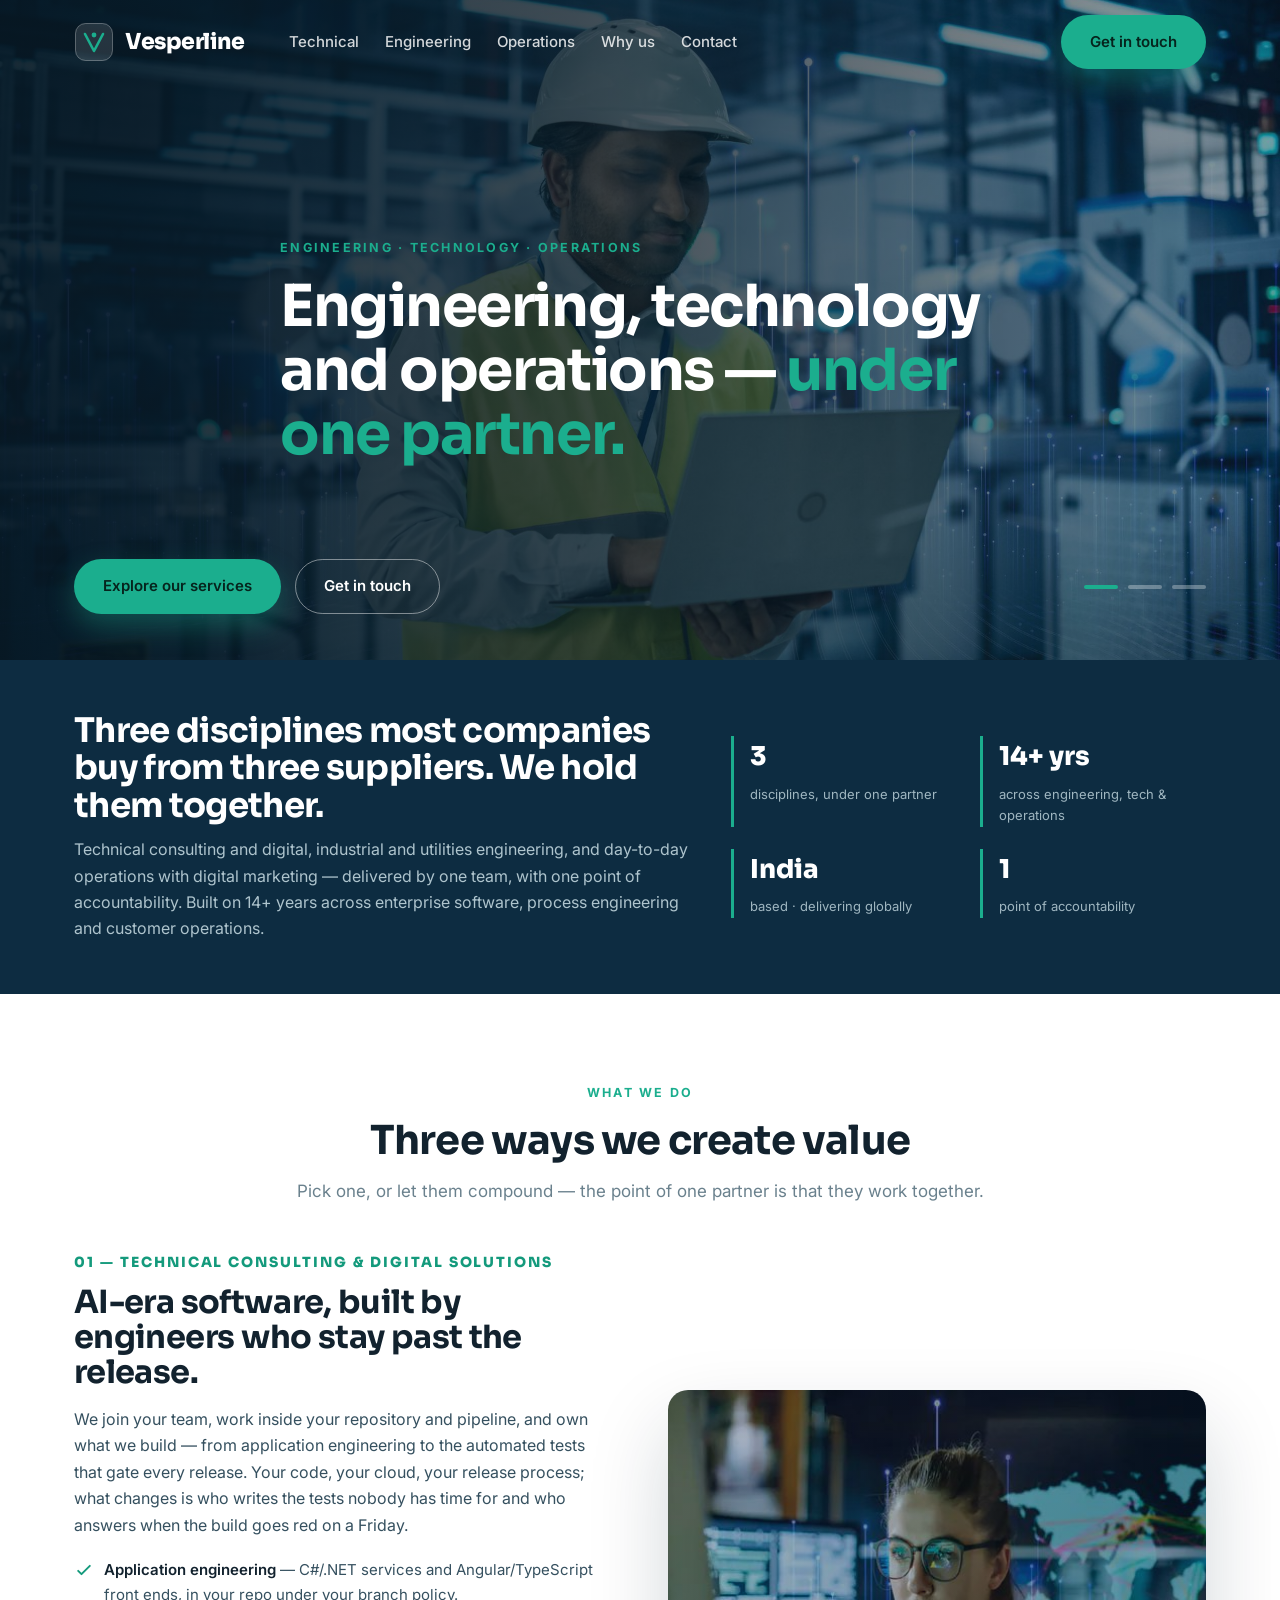
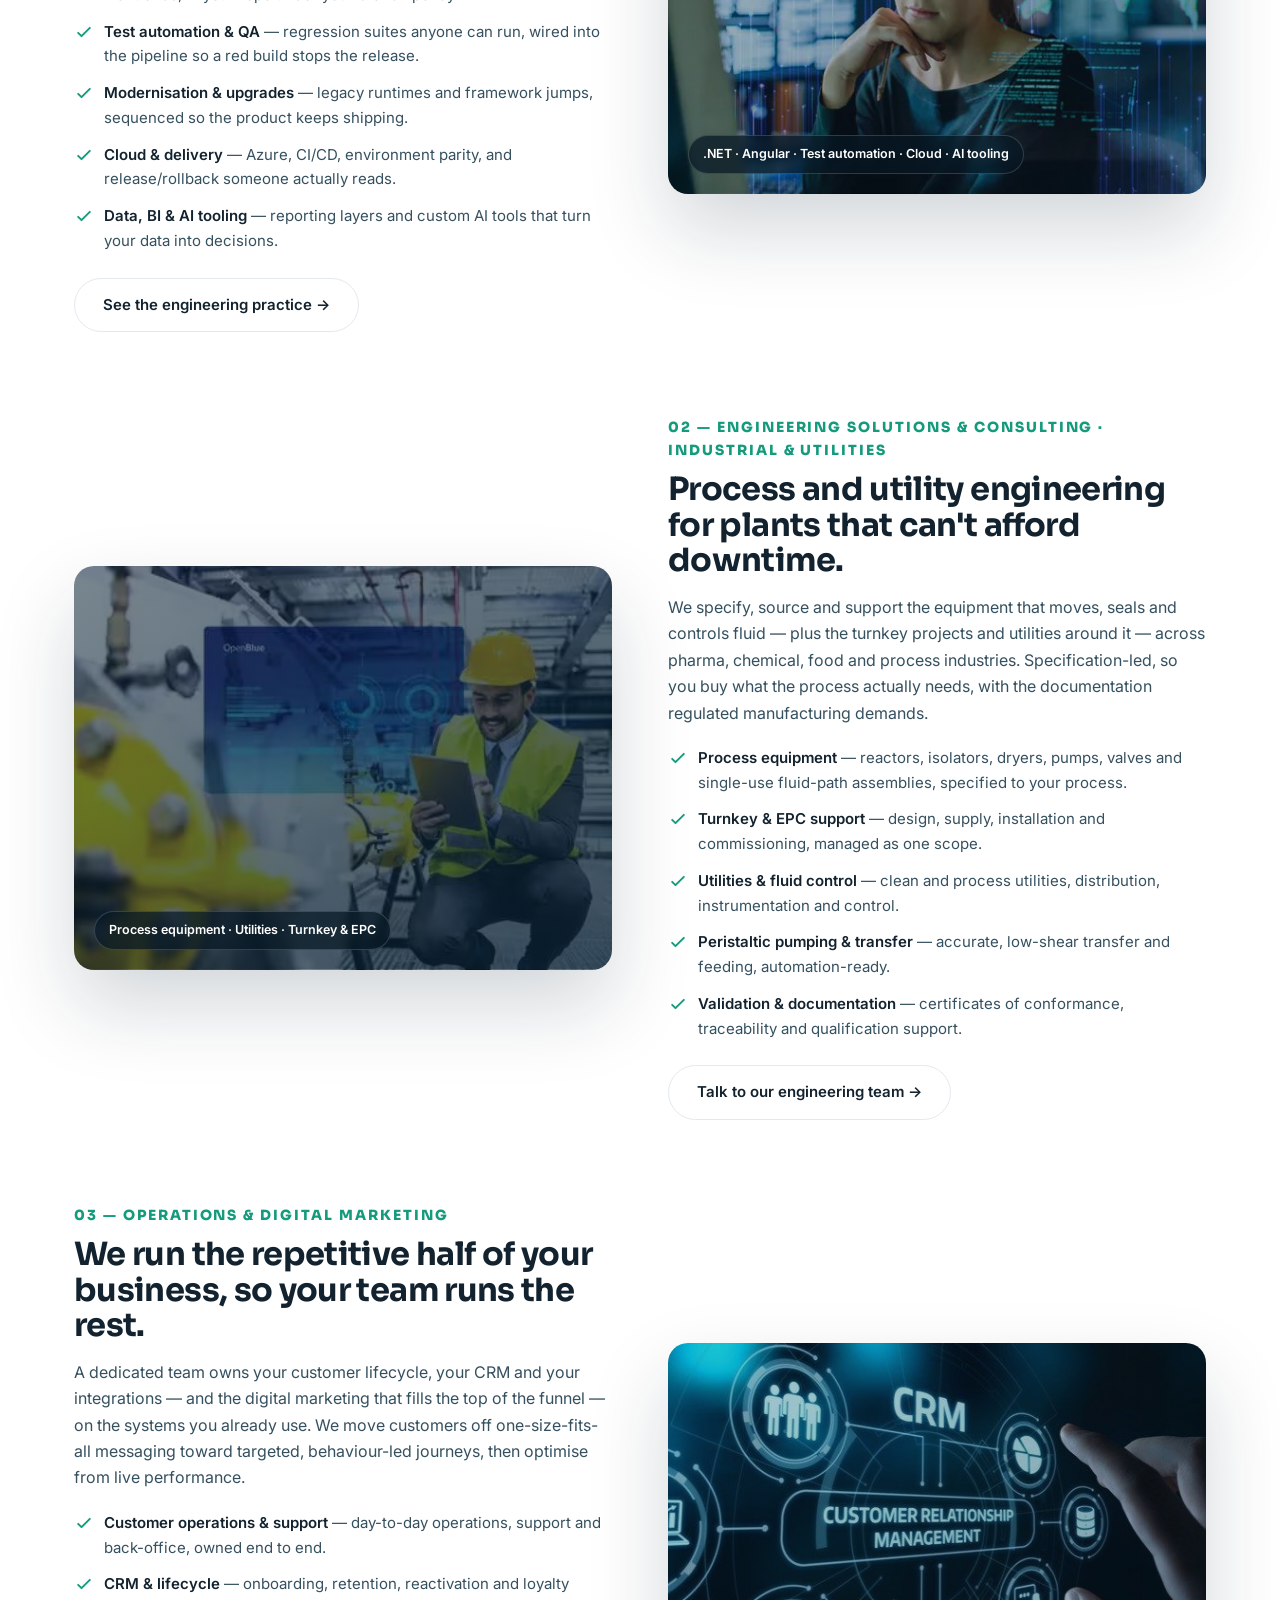
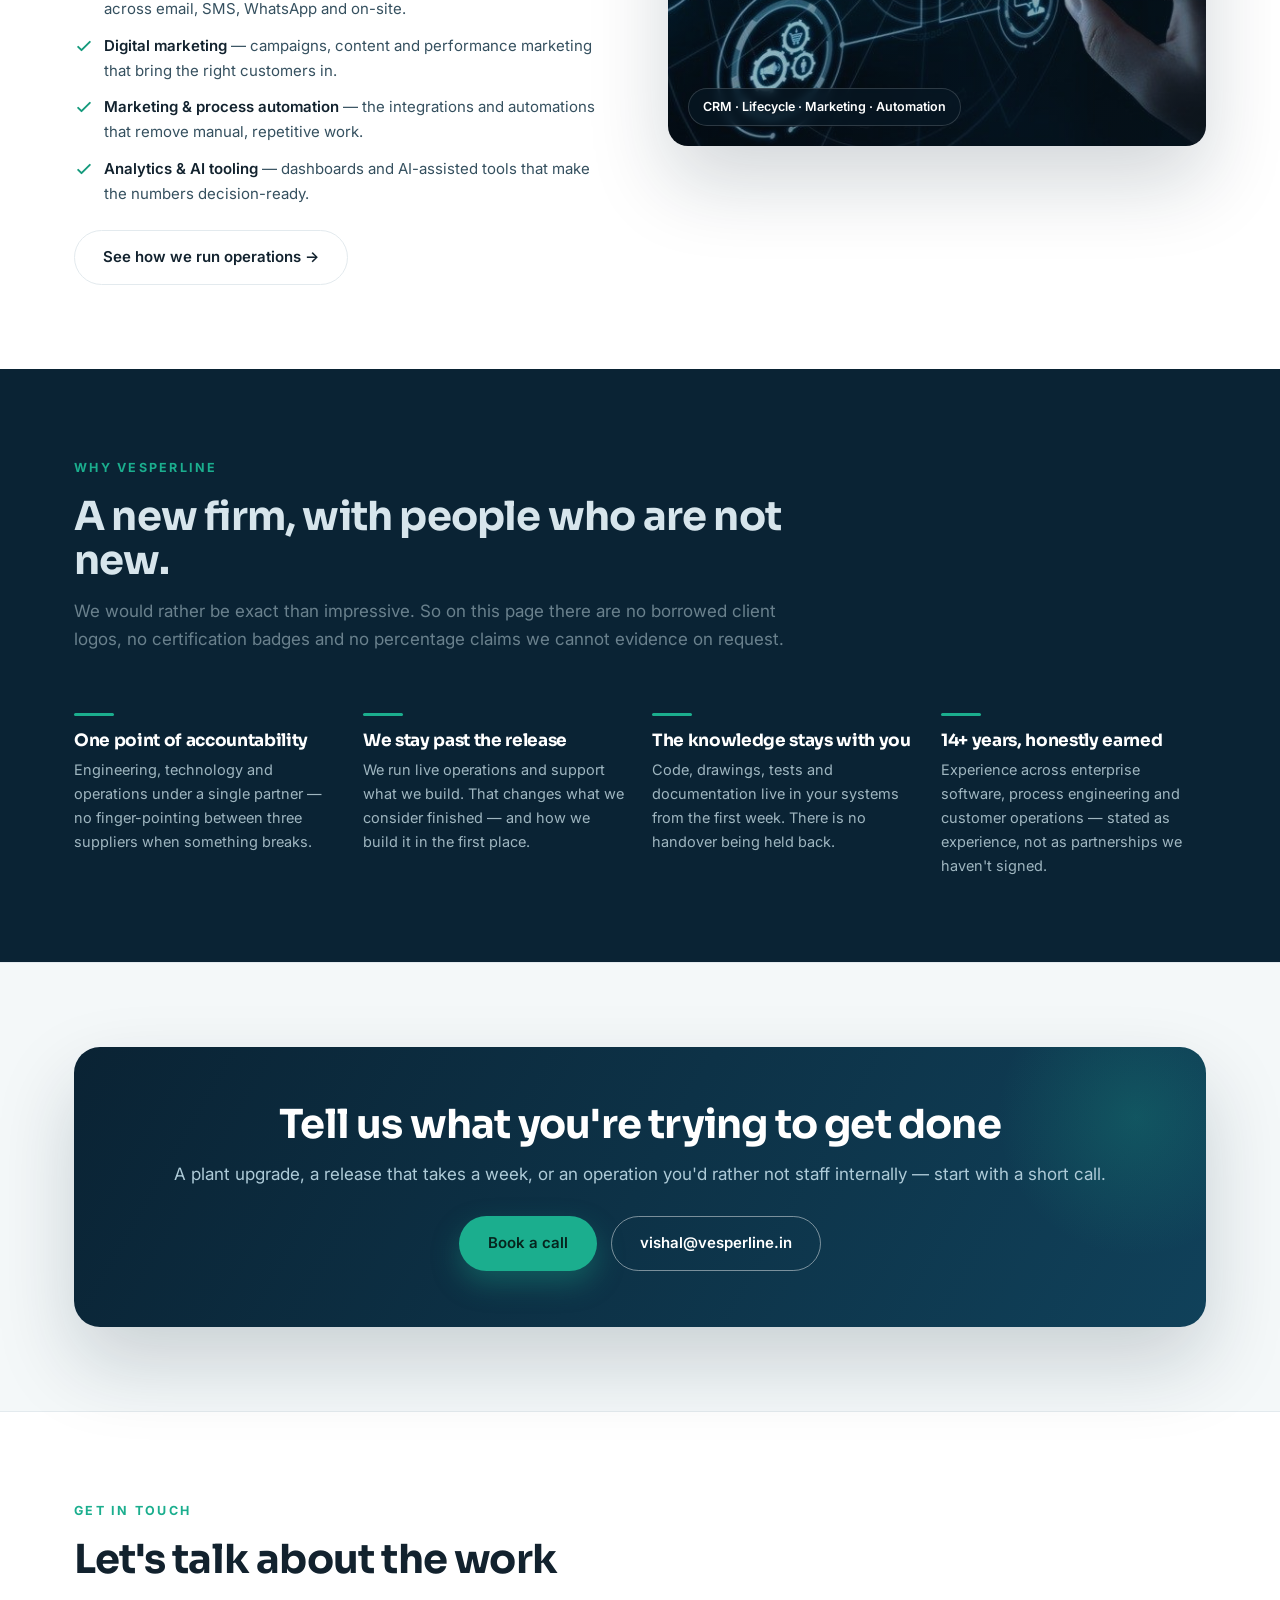
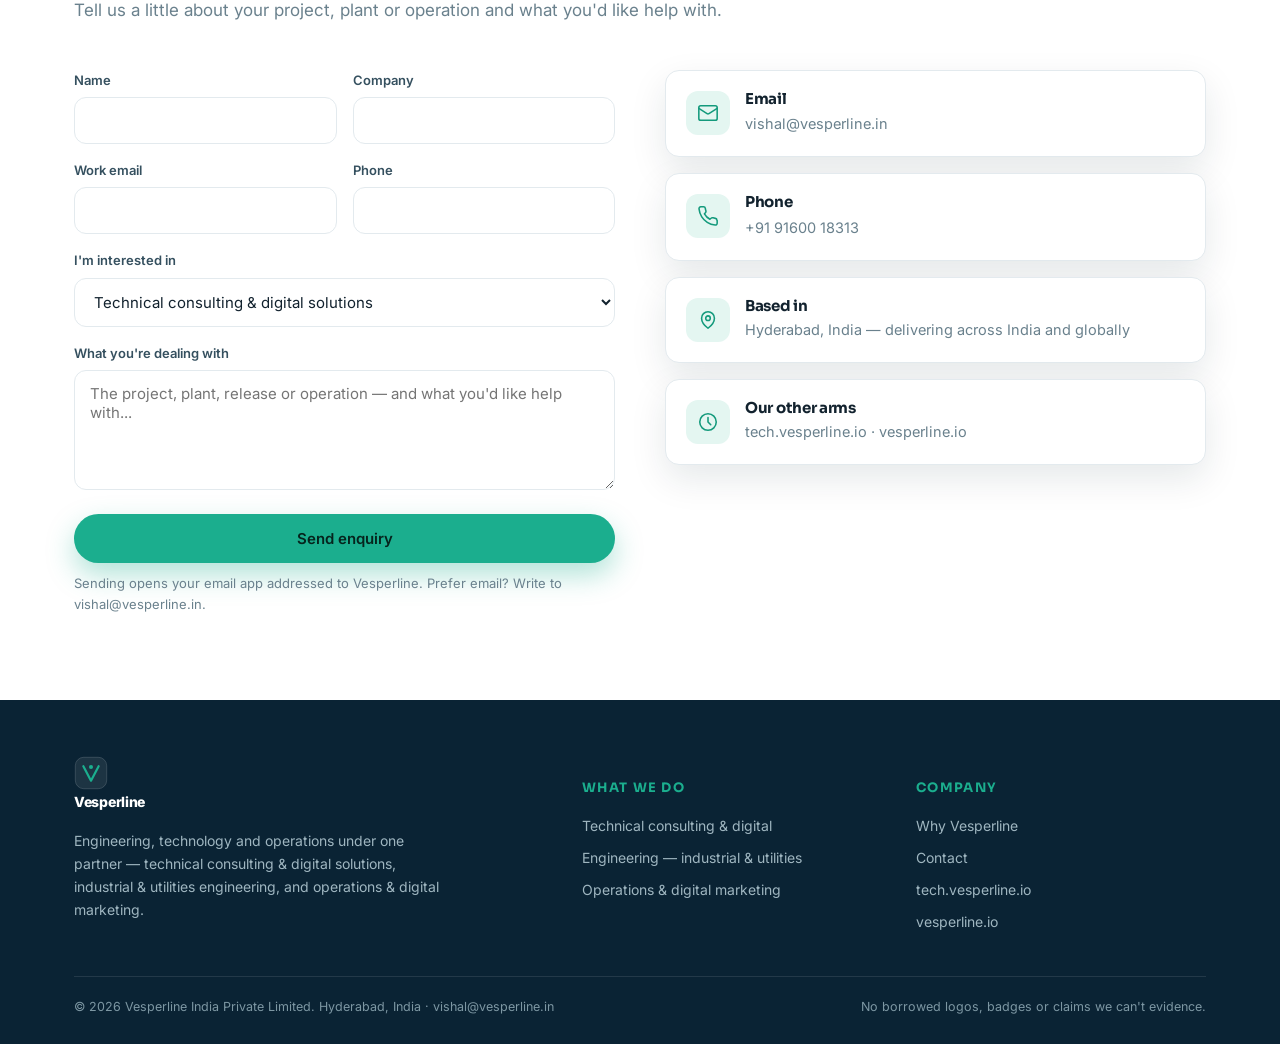
==== commit 197d6d7d: "Add files via upload" ====
--- a/index.html
+++ b/index.html
@@ -3,16 +3,16 @@
 <head>
   <meta charset="UTF-8" />
   <meta name="viewport" content="width=device-width, initial-scale=1.0" />
-  <title>Vesperline — Precision Fluid-Path, Pumping &amp; Valve Systems for Bioprocessing &amp; Industry</title>
-  <meta name="description" content="Vesperline helps biopharma, pharma and process manufacturers specify, source and integrate single-use fluid management, peristaltic pumping and industrial valve systems — with hands-on engineering judgment from specification to support." />
+  <title>Vesperline — Engineering, Technology &amp; Operations, Under One Partner</title>
+  <meta name="description" content="Vesperline brings three disciplines together: technical consulting & digital solutions, engineering solutions for industrial & utilities, and operations & digital marketing — for teams that need it to actually work." />
   <link rel="canonical" href="https://vesperline.in/" />
   <meta name="robots" content="index, follow" />
   <meta property="og:type" content="website" />
   <meta property="og:site_name" content="Vesperline" />
-  <meta property="og:title" content="Vesperline — Precision Fluid-Path, Pumping &amp; Valve Systems" />
-  <meta property="og:description" content="Single-use fluid management, peristaltic pumping and industrial valve systems — specified, sourced and supported for biopharma, pharma and process industries." />
+  <meta property="og:title" content="Vesperline — Engineering, Technology &amp; Operations, Under One Partner" />
+  <meta property="og:description" content="Technical consulting & digital solutions, engineering for industrial & utilities, and operations & digital marketing — one accountable partner." />
   <meta property="og:url" content="https://vesperline.in/" />
-  <meta property="og:image" content="https://images.unsplash.com/photo-1631549916768-4119b2e5f926?auto=format&fit=crop&w=1200&q=70" />
+  <meta property="og:image" content="https://vesperline.in/hero1.jpg" />
   <link rel="preconnect" href="https://fonts.googleapis.com" />
   <link rel="preconnect" href="https://fonts.gstatic.com" crossorigin />
   <link href="https://fonts.googleapis.com/css2?family=Sora:wght@500;600;700;800&family=Inter:wght@400;500;600&display=swap" rel="stylesheet" />
@@ -32,107 +32,89 @@
     h1,h2,h3,h4{font-family:var(--head);font-weight:700;line-height:1.1;letter-spacing:-.02em;margin:0;}
     p{margin:0;}
     img,svg{max-width:100%;display:block;}
-    .eyebrow{display:inline-flex;align-items:center;gap:9px;font-family:var(--body);font-size:12.5px;font-weight:700;letter-spacing:.18em;text-transform:uppercase;color:var(--accent);margin-bottom:18px;}
+    .eyebrow{display:inline-flex;align-items:center;gap:9px;font-family:var(--body);font-size:12.5px;font-weight:700;letter-spacing:.18em;text-transform:uppercase;color:var(--accent);margin-bottom:16px;}
     .btn{display:inline-flex;align-items:center;gap:9px;font-family:var(--body);font-weight:600;font-size:15px;padding:14px 28px;border-radius:999px;cursor:pointer;border:1.5px solid transparent;transition:transform .15s,box-shadow .2s,background .2s,color .2s,border-color .2s;white-space:nowrap;}
     .btn:hover{transform:translateY(-2px);}
     .btn-primary{background:var(--accent);color:#06241d;box-shadow:0 12px 28px rgba(27,174,142,.34);}
     .btn-primary:hover{background:var(--accent-2);color:#fff;}
-    .btn-light{background:#fff;color:var(--ink);}
-    .btn-outline{background:transparent;color:#fff;border-color:rgba(255,255,255,.4);}
-    .btn-outline:hover{border-color:#fff;background:rgba(255,255,255,.08);}
-    .btn-dark{background:var(--navy);color:#fff;}
-    .btn-dark:hover{background:var(--navy-2);}
+    .btn-outline{background:transparent;color:#fff;border-color:rgba(255,255,255,.45);}
+    .btn-outline:hover{border-color:#fff;background:rgba(255,255,255,.1);}
+    .btn-ghost{background:#fff;color:var(--ink);border-color:var(--line);}
+    .btn-ghost:hover{border-color:var(--accent);color:var(--accent-2);}
     a:focus-visible,.btn:focus-visible,button:focus-visible{outline:2px solid var(--accent);outline-offset:3px;border-radius:8px;}
     @media(prefers-reduced-motion:reduce){*{animation:none!important;transition:none!important;scroll-behavior:auto!important;}}
-    .ic svg,.cap-ic svg,.cat-ic svg{fill:none;stroke:var(--accent-2);stroke-width:1.7;stroke-linecap:round;stroke-linejoin:round;}
+    .ic svg,.cap-ic svg{fill:none;stroke:var(--accent-2);stroke-width:1.7;stroke-linecap:round;stroke-linejoin:round;}
     /* header */
     .site-header{position:absolute;top:0;left:0;right:0;z-index:60;}
-    .nav{display:flex;align-items:center;gap:30px;height:84px;}
+    .nav{display:flex;align-items:center;gap:28px;height:84px;}
     .brand{display:flex;align-items:center;gap:11px;font-family:var(--head);font-weight:800;font-size:22px;letter-spacing:-.02em;color:#fff;}
     .brand .mk{width:40px;height:40px;flex:0 0 40px;}
-    .brand .sub{color:var(--accent);}
-    .nav-links{display:flex;gap:28px;margin-left:18px;}
+    .nav-links{display:flex;gap:26px;margin-left:16px;}
     .nav-links a{font-family:var(--body);color:rgba(255,255,255,.82);font-size:15px;font-weight:500;}
     .nav-links a:hover{color:#fff;}
     .nav-cta{margin-left:auto;}
     .menu-toggle{display:none;background:none;border:0;color:#fff;cursor:pointer;}
     .menu-toggle svg{width:28px;height:28px;fill:none;stroke:currentColor;stroke-width:2;stroke-linecap:round;}
-    /* hero */
-    .hero{position:relative;min-height:640px;display:flex;align-items:center;color:#fff;
-      background:
-        linear-gradient(90deg, rgba(8,27,40,.94) 0%, rgba(8,27,40,.82) 42%, rgba(8,27,40,.45) 100%),
-        url('https://images.unsplash.com/photo-1631549916768-4119b2e5f926?auto=format&fit=crop&w=1920&q=70') center/cover no-repeat, var(--navy);
-      padding:120px 0 84px;}
-    .hero-inner{max-width:680px;}
-    .hero h1{font-size:clamp(38px,5.6vw,62px);letter-spacing:-.025em;margin-bottom:20px;}
-    .hero h1 .hl{color:var(--accent);}
-    .hero .lead{font-family:var(--body);font-size:clamp(16px,1.7vw,19px);color:rgba(255,255,255,.82);max-width:560px;margin-bottom:30px;}
+    /* hero carousel */
+    .hero{position:relative;min-height:660px;display:flex;align-items:center;color:#fff;overflow:hidden;background:var(--navy);}
+    .slide{position:absolute;inset:0;display:flex;align-items:center;opacity:0;transition:opacity 1.1s ease;background-size:cover;background-position:center;}
+    .slide.active{opacity:1;}
+    .slide.s1{background-image:linear-gradient(90deg,rgba(7,24,36,.92) 0%,rgba(7,24,36,.78) 45%,rgba(7,24,36,.4) 100%),url('/hero1.jpg');}
+    .slide.s2{background-image:linear-gradient(90deg,rgba(7,24,36,.92) 0%,rgba(7,24,36,.78) 45%,rgba(7,24,36,.4) 100%),url('/hero2.jpg');}
+    .slide.s3{background-image:linear-gradient(90deg,rgba(7,24,36,.94) 0%,rgba(7,24,36,.82) 45%,rgba(7,24,36,.55) 100%),url('/tech.jpg');}
+    .slide-text{max-width:720px;padding-top:40px;}
+    .slide-text h1{font-size:clamp(34px,5vw,58px);letter-spacing:-.025em;}
+    .slide-text h1 .hl{color:var(--accent);}
+    .hero-overlay{position:absolute;left:0;right:0;bottom:46px;z-index:5;}
+    .hero-overlay .inner{display:flex;align-items:center;gap:20px;flex-wrap:wrap;}
     .hero-cta{display:flex;gap:14px;flex-wrap:wrap;}
-    /* stats band */
-    .stats-band{background:var(--navy-2);color:#fff;border-top:1px solid rgba(255,255,255,.08);}
-    .stats{display:grid;grid-template-columns:repeat(4,1fr);gap:24px;padding:40px 0;}
-    .stat{text-align:left;position:relative;padding-left:20px;}
-    .stat::before{content:"";position:absolute;left:0;top:6px;bottom:6px;width:3px;border-radius:3px;background:var(--accent);}
-    .stat .n{font-family:var(--head);font-weight:800;font-size:32px;line-height:1;color:#fff;}
-    .stat .l{font-family:var(--body);font-size:13.5px;color:rgba(255,255,255,.65);margin-top:8px;line-height:1.45;}
+    .hero-dots{display:flex;gap:10px;margin-left:auto;}
+    .hero-dots button{width:34px;height:4px;border-radius:3px;border:0;background:rgba(255,255,255,.3);cursor:pointer;padding:0;transition:background .2s;}
+    .hero-dots button.on{background:var(--accent);}
+    /* intro band */
+    .intro{background:var(--navy-2);color:#fff;}
+    .intro-grid{display:grid;grid-template-columns:1.3fr 1fr;gap:40px;align-items:center;padding:52px 0;}
+    .intro-grid h2{font-size:clamp(24px,3vw,34px);}
+    .intro-grid p{font-family:var(--body);color:#aec4cd;font-size:16px;margin-top:12px;}
+    .intro-stats{display:grid;grid-template-columns:1fr 1fr;gap:22px;}
+    .istat{padding-left:16px;border-left:3px solid var(--accent);}
+    .istat .n{font-family:var(--head);font-weight:800;font-size:26px;}
+    .istat .l{font-family:var(--body);font-size:13px;color:#9fb6c0;margin-top:5px;}
     /* sections */
-    .section{padding:88px 0;}
+    .section{padding:84px 0;}
     .section.alt{background:var(--bg-alt);border-top:1px solid var(--line);border-bottom:1px solid var(--line);}
     .section.dark{background:var(--navy);color:#d7e5ec;}
-    .shead{max-width:720px;margin-bottom:48px;}
+    .shead{max-width:720px;margin-bottom:46px;}
     .shead.center{margin-left:auto;margin-right:auto;text-align:center;}
     .shead.center .eyebrow{justify-content:center;}
-    .shead h2{font-size:clamp(28px,3.6vw,42px);margin-bottom:15px;}
-    .shead p{font-family:var(--body);color:var(--muted);font-size:17px;}
-    .section.dark .shead p{color:#9fb6c0;}
-    .section.dark .eyebrow{color:var(--accent);}
-    /* capabilities */
-    .caps{display:grid;grid-template-columns:repeat(4,1fr);gap:22px;}
-    .cap{background:#fff;border:1px solid var(--line);border-radius:var(--radius);padding:28px;box-shadow:var(--shadow);transition:transform .2s,box-shadow .2s,border-color .2s;}
-    .cap:hover{transform:translateY(-5px);box-shadow:var(--shadow-lg);border-color:#cde6de;}
-    .cap-ic{width:52px;height:52px;border-radius:14px;background:var(--accent-soft);display:grid;place-items:center;margin-bottom:18px;}
-    .cap-ic svg{width:25px;height:25px;}
-    .cap h3{font-size:18px;margin-bottom:9px;}
-    .cap p{font-family:var(--body);color:var(--muted);font-size:14.5px;}
-    /* product categories */
-    .cats{display:grid;grid-template-columns:repeat(3,1fr);gap:24px;}
-    .cat{position:relative;background:#fff;border:1px solid var(--line);border-radius:var(--radius);overflow:hidden;transition:transform .2s,box-shadow .2s,border-color .2s;}
-    .cat:hover{transform:translateY(-5px);box-shadow:var(--shadow-lg);border-color:#cde6de;}
-    .cat-img{height:170px;background:var(--navy) center/cover no-repeat;}
-    .cat-body{padding:30px 28px 28px;position:relative;}
-    .cat-ic{width:54px;height:54px;border-radius:14px;background:var(--navy);display:grid;place-items:center;position:absolute;top:-27px;left:28px;box-shadow:var(--shadow);}
-    .cat-ic svg{width:27px;height:27px;stroke:var(--accent);}
-    .cat h3{font-size:19px;margin:16px 0 10px;}
-    .cat p{font-family:var(--body);color:var(--muted);font-size:14.5px;}
-    .cat .tags{margin-top:15px;display:flex;flex-wrap:wrap;gap:7px;}
-    .cat .tags span{font-family:var(--body);font-size:12px;color:var(--ink-2);background:var(--bg-alt);border:1px solid var(--line);border-radius:7px;padding:4px 10px;}
-    /* split (about with image) */
-    .split{display:grid;grid-template-columns:1fr 1fr;gap:56px;align-items:center;}
-    .split-img{border-radius:20px;overflow:hidden;box-shadow:var(--shadow-lg);position:relative;aspect-ratio:4/3;background:var(--navy) center/cover no-repeat;}
-    .split-img.a{background-image:linear-gradient(180deg,rgba(10,35,52,.1),rgba(10,35,52,.35)),url('https://images.unsplash.com/photo-1607398027609-fbd1a06fb5d4?auto=format&fit=crop&w=1100&q=70');}
-    .split h2{font-size:clamp(26px,3.4vw,38px);margin-bottom:18px;}
-    .split p{font-family:var(--body);color:var(--ink-2);font-size:16px;margin-bottom:15px;}
-    .about-list{list-style:none;margin:22px 0 0;padding:0;display:grid;gap:13px;}
-    .about-list li{position:relative;padding-left:34px;font-family:var(--body);color:var(--ink-2);font-size:15px;}
-    .about-list li svg{position:absolute;left:0;top:1px;width:22px;height:22px;fill:none;stroke:var(--accent-2);stroke-width:2.2;stroke-linecap:round;stroke-linejoin:round;}
-    /* process */
-    .steps{display:grid;grid-template-columns:repeat(4,1fr);gap:24px;counter-reset:step;}
-    .step{position:relative;padding-top:16px;}
-    .step::before{counter-increment:step;content:"0" counter(step);font-family:var(--head);font-weight:800;font-size:42px;color:rgba(27,174,142,.28);line-height:1;display:block;margin-bottom:12px;}
-    .step h3{color:#fff;font-size:18px;margin-bottom:8px;}
-    .step p{font-family:var(--body);color:#9fb6c0;font-size:14.5px;}
-    .step .bar{height:2px;background:linear-gradient(90deg,var(--accent),transparent);margin-top:18px;}
-    /* industries */
-    .inds{display:grid;grid-template-columns:repeat(5,1fr);gap:18px;}
-    .ind{background:#fff;border:1px solid var(--line);border-radius:14px;padding:24px 16px;text-align:center;transition:transform .2s,border-color .2s;}
-    .ind:hover{transform:translateY(-4px);border-color:#cde6de;}
-    .ind .ic{width:48px;height:48px;margin:0 auto 12px;border-radius:13px;background:var(--accent-soft);display:grid;place-items:center;}
-    .ind .ic svg{width:24px;height:24px;}
-    .ind h4{font-size:15px;font-family:var(--head);font-weight:600;}
+    .shead h2{font-size:clamp(26px,3.4vw,40px);}
+    .shead p{font-family:var(--body);color:var(--muted);font-size:17px;margin-top:14px;}
+    /* offering split */
+    .offer{display:grid;grid-template-columns:1fr 1fr;gap:56px;align-items:center;}
+    .offer + .offer{margin-top:84px;}
+    .offer .num{font-family:var(--head);font-weight:800;font-size:14px;letter-spacing:.14em;color:var(--accent-2);}
+    .offer h3{font-size:clamp(24px,3vw,32px);margin:10px 0 16px;}
+    .offer .lead{font-family:var(--body);color:var(--ink-2);font-size:16px;margin-bottom:20px;}
+    .offer-list{list-style:none;margin:0;padding:0;display:grid;gap:12px;}
+    .offer-list li{position:relative;padding-left:30px;font-family:var(--body);color:var(--ink-2);font-size:15px;}
+    .offer-list li b{color:var(--ink);font-weight:600;}
+    .offer-list li svg{position:absolute;left:0;top:2px;width:20px;height:20px;fill:none;stroke:var(--accent-2);stroke-width:2.3;stroke-linecap:round;stroke-linejoin:round;}
+    .offer .cta{margin-top:24px;}
+    .offer-img{border-radius:20px;overflow:hidden;box-shadow:var(--shadow-lg);aspect-ratio:4/3;background:var(--navy) center/cover no-repeat;position:relative;}
+    .offer-img.tech{background-image:linear-gradient(140deg,rgba(10,35,52,.25),rgba(10,35,52,.45)),url('/tech.jpg');}
+    .offer-img.industrial{background-image:linear-gradient(140deg,rgba(10,35,52,.55),rgba(10,35,52,.78)),url('/industrial.jpg');}
+    .offer-img.ops{background-image:linear-gradient(140deg,rgba(10,35,52,.2),rgba(10,35,52,.45)),url('/ops.jpg');}
+    .offer-img .tagpill{position:absolute;left:20px;bottom:20px;background:rgba(7,24,36,.72);backdrop-filter:blur(4px);color:#fff;font-family:var(--body);font-size:12.5px;font-weight:600;padding:8px 14px;border-radius:999px;border:1px solid rgba(255,255,255,.16);}
+    /* why band */
+    .why-grid{display:grid;grid-template-columns:repeat(4,1fr);gap:24px;margin-top:40px;}
+    .why{padding-top:14px;}
+    .why::before{content:"";display:block;width:40px;height:3px;background:var(--accent);margin-bottom:16px;border-radius:3px;}
+    .why h4{color:#fff;font-size:17px;margin-bottom:8px;}
+    .why p{font-family:var(--body);color:#9fb6c0;font-size:14.5px;}
     /* cta band */
-    .cta-band{background:linear-gradient(120deg,rgba(10,35,52,.95),rgba(16,65,90,.82)),url('https://images.unsplash.com/photo-1748348209623-906c42dd1f7b?auto=format&fit=crop&w=1400&q=70') center/cover no-repeat, var(--navy);border-radius:26px;padding:56px;text-align:center;color:#fff;box-shadow:var(--shadow-lg);position:relative;overflow:hidden;}
+    .cta-band{background:linear-gradient(120deg,var(--navy),#10415a);border-radius:26px;padding:56px;text-align:center;color:#fff;box-shadow:var(--shadow-lg);position:relative;overflow:hidden;}
     .cta-band::before{content:"";position:absolute;right:-70px;top:-70px;width:280px;height:280px;border-radius:50%;background:radial-gradient(circle,rgba(27,174,142,.22),transparent 70%);}
-    .cta-band h2{color:#fff;font-size:clamp(28px,3.6vw,42px);margin-bottom:13px;position:relative;}
+    .cta-band h2{color:#fff;font-size:clamp(26px,3.4vw,40px);margin-bottom:13px;position:relative;}
     .cta-band p{font-family:var(--body);color:#aecbd8;font-size:17px;margin-bottom:28px;position:relative;}
     .cta-row{display:flex;gap:14px;justify-content:center;flex-wrap:wrap;position:relative;}
     /* contact */
@@ -153,28 +135,31 @@
     .cinfo .row a:hover{color:var(--accent-2);}
     /* footer */
     .foot{background:var(--navy);color:#9fb6c0;padding:56px 0 26px;}
-    .foot-grid{display:grid;grid-template-columns:1.5fr 1fr 1fr;gap:44px;margin-bottom:36px;}
+    .foot-grid{display:grid;grid-template-columns:1.6fr 1fr 1fr;gap:44px;margin-bottom:34px;}
     .foot .brand{color:#fff;margin-bottom:16px;}
-    .foot p{font-family:var(--body);font-size:14px;max-width:360px;}
+    .foot p{font-family:var(--body);font-size:14px;max-width:380px;}
     .foot h5{font-family:var(--head);font-size:13px;letter-spacing:.1em;text-transform:uppercase;color:var(--accent);margin-bottom:15px;}
     .foot a{display:block;font-family:var(--body);font-size:14px;color:#9fb6c0;margin-bottom:9px;}
     .foot a:hover{color:#fff;}
     .foot-bottom{border-top:1px solid rgba(255,255,255,.1);padding-top:20px;display:flex;justify-content:space-between;flex-wrap:wrap;gap:10px;font-family:var(--body);font-size:12.5px;color:#7d97a3;}
     .foot-bottom a{color:#7d97a3;display:inline;}
     @media(max-width:980px){
-      .caps,.cats,.steps,.inds{grid-template-columns:repeat(2,1fr);}
-      .split,.contact-grid,.foot-grid{grid-template-columns:1fr;gap:36px;}
-      .split-img{order:-1;}
-      .stats{grid-template-columns:repeat(2,1fr);gap:28px 20px;}
+      .intro-grid,.offer,.contact-grid,.foot-grid{grid-template-columns:1fr;gap:34px;}
+      .why-grid{grid-template-columns:repeat(2,1fr);}
+      .offer.rev .offer-img{order:-1;}
+      .offer-img{order:-1;}
+      .slide-text h1{font-size:clamp(30px,7vw,44px);}
     }
     @media(max-width:620px){
-      .caps,.cats,.steps,.inds,.form .two,.stats{grid-template-columns:1fr;}
+      .why-grid,.intro-stats,.form .two{grid-template-columns:1fr;}
       .nav-links{display:none;}
       .menu-toggle{display:block;margin-left:auto;}
       .nav-links.open{display:flex;flex-direction:column;position:absolute;top:84px;left:0;right:0;background:var(--navy);padding:18px 24px;gap:16px;box-shadow:var(--shadow);}
       .nav-cta{display:none;}
       .cta-band{padding:34px 22px;}
-      .hero{min-height:560px;}
+      .hero{min-height:600px;}
+      .hero-overlay .inner{flex-direction:column;align-items:flex-start;}
+      .hero-dots{margin-left:0;}
     }
   </style>
 </head>
@@ -192,11 +177,11 @@
           Vesperline
         </a>
         <div class="nav-links">
-          <a href="#capabilities">Capabilities</a>
-          <a href="#solutions">Equipment</a>
-          <a href="#process">How we work</a>
-          <a href="#industries">Industries</a>
-          <a href="#about">About</a>
+          <a href="#technical">Technical</a>
+          <a href="#engineering">Engineering</a>
+          <a href="#operations">Operations</a>
+          <a href="#why">Why us</a>
+          <a href="#contact">Contact</a>
         </div>
         <div class="nav-cta"><a class="btn btn-primary" href="#contact">Get in touch</a></div>
         <button class="menu-toggle" aria-label="Menu"><svg viewBox="0 0 24 24"><path d="M4 6h16M4 12h16M4 18h16"/></svg></button>
@@ -204,183 +189,144 @@
     </div>
   </header>
 
-  <!-- HERO -->
+  <!-- HERO CAROUSEL -->
   <section class="hero" id="top">
-    <div class="wrap">
-      <div class="hero-inner">
-        <span class="eyebrow">Process &amp; Bioprocessing Equipment · India</span>
-        <h1>Precision fluid-path systems, pumps and valves — <span class="hl">specified, sourced, supported.</span></h1>
-        <p class="lead">Vesperline helps biopharma, pharma and process manufacturers select, supply and integrate single-use fluid management, peristaltic pumping and industrial valve systems — with the hands-on engineering judgment to get it right the first time.</p>
+    <div class="slide s1 active">
+      <div class="wrap"><div class="slide-text">
+        <span class="eyebrow">Engineering · Technology · Operations</span>
+        <h1>Engineering, technology and operations — <span class="hl">under one partner.</span></h1>
+      </div></div>
+    </div>
+    <div class="slide s2">
+      <div class="wrap"><div class="slide-text">
+        <span class="eyebrow">Industrial &amp; utilities engineering</span>
+        <h1>From the plant floor to the pipeline, <span class="hl">we make it work.</span></h1>
+      </div></div>
+    </div>
+    <div class="slide s3">
+      <div class="wrap"><div class="slide-text">
+        <span class="eyebrow">Technical consulting &amp; digital</span>
+        <h1>Software and systems that <span class="hl">learn, govern and compound.</span></h1>
+      </div></div>
+    </div>
+    <div class="hero-overlay">
+      <div class="wrap"><div class="inner">
         <div class="hero-cta">
-          <a class="btn btn-primary" href="#solutions">Explore equipment</a>
-          <a class="btn btn-outline" href="#contact">Request a consultation</a>
-        </div>
-      </div>
+          <a class="btn btn-primary" href="#services">Explore our services</a>
+          <a class="btn btn-outline" href="#contact">Get in touch</a>
+        </div>
+        <div class="hero-dots">
+          <button class="on" data-i="0" aria-label="Slide 1"></button>
+          <button data-i="1" aria-label="Slide 2"></button>
+          <button data-i="2" aria-label="Slide 3"></button>
+        </div>
+      </div></div>
     </div>
   </section>
 
-  <!-- STATS BAND -->
-  <div class="stats-band">
-    <div class="wrap">
-      <div class="stats">
-        <div class="stat"><div class="n">14+ yrs</div><div class="l">hands-on in industrial fluid systems &amp; technical sales</div></div>
-        <div class="stat"><div class="n">6</div><div class="l">equipment categories, specified to your process</div></div>
-        <div class="stat"><div class="n">5</div><div class="l">industries served across India</div></div>
-        <div class="stat"><div class="n">1</div><div class="l">point of contact, specification to support</div></div>
+  <!-- INTRO BAND -->
+  <div class="intro">
+    <div class="wrap">
+      <div class="intro-grid">
+        <div>
+          <h2>Three disciplines most companies buy from three suppliers. We hold them together.</h2>
+          <p>Technical consulting and digital, industrial and utilities engineering, and day-to-day operations with digital marketing — delivered by one team, with one point of accountability. Built on 14+ years across enterprise software, process engineering and customer operations.</p>
+        </div>
+        <div class="intro-stats">
+          <div class="istat"><div class="n">3</div><div class="l">disciplines, under one partner</div></div>
+          <div class="istat"><div class="n">14+ yrs</div><div class="l">across engineering, tech &amp; operations</div></div>
+          <div class="istat"><div class="n">India</div><div class="l">based · delivering globally</div></div>
+          <div class="istat"><div class="n">1</div><div class="l">point of accountability</div></div>
+        </div>
       </div>
     </div>
   </div>
 
-  <!-- CAPABILITIES -->
-  <section class="section" id="capabilities">
+  <!-- SERVICES / OFFERINGS -->
+  <section class="section" id="services">
+    <div class="wrap">
+      <div class="shead center">
+        <span class="eyebrow">What we do</span>
+        <h2>Three ways we create value</h2>
+        <p>Pick one, or let them compound — the point of one partner is that they work together.</p>
+      </div>
+
+      <!-- 1. Technical Consulting & Digital -->
+      <div class="offer" id="technical">
+        <div>
+          <div class="num">01 — TECHNICAL CONSULTING &amp; DIGITAL SOLUTIONS</div>
+          <h3>AI-era software, built by engineers who stay past the release.</h3>
+          <p class="lead">We join your team, work inside your repository and pipeline, and own what we build — from application engineering to the automated tests that gate every release. Your code, your cloud, your release process; what changes is who writes the tests nobody has time for and who answers when the build goes red on a Friday.</p>
+          <ul class="offer-list">
+            <li><svg viewBox="0 0 24 24"><path d="m5 13 4 4L19 7"/></svg><b>Application engineering</b> — C#/.NET services and Angular/TypeScript front ends, in your repo under your branch policy.</li>
+            <li><svg viewBox="0 0 24 24"><path d="m5 13 4 4L19 7"/></svg><b>Test automation &amp; QA</b> — regression suites anyone can run, wired into the pipeline so a red build stops the release.</li>
+            <li><svg viewBox="0 0 24 24"><path d="m5 13 4 4L19 7"/></svg><b>Modernisation &amp; upgrades</b> — legacy runtimes and framework jumps, sequenced so the product keeps shipping.</li>
+            <li><svg viewBox="0 0 24 24"><path d="m5 13 4 4L19 7"/></svg><b>Cloud &amp; delivery</b> — Azure, CI/CD, environment parity, and release/rollback someone actually reads.</li>
+            <li><svg viewBox="0 0 24 24"><path d="m5 13 4 4L19 7"/></svg><b>Data, BI &amp; AI tooling</b> — reporting layers and custom AI tools that turn your data into decisions.</li>
+          </ul>
+          <div class="cta"><a class="btn btn-ghost" href="https://tech.vesperline.io" target="_blank" rel="noopener">See the engineering practice →</a></div>
+        </div>
+        <div class="offer-img tech" role="img" aria-label="Analyst working across data and systems">
+          <span class="tagpill">.NET · Angular · Test automation · Cloud · AI tooling</span>
+        </div>
+      </div>
+
+      <!-- 2. Engineering Solutions & Consulting — Industrial & Utilities -->
+      <div class="offer rev" id="engineering">
+        <div class="offer-img industrial" role="img" aria-label="Industrial process equipment and valves">
+          <span class="tagpill">Process equipment · Utilities · Turnkey &amp; EPC</span>
+        </div>
+        <div>
+          <div class="num">02 — ENGINEERING SOLUTIONS &amp; CONSULTING · INDUSTRIAL &amp; UTILITIES</div>
+          <h3>Process and utility engineering for plants that can't afford downtime.</h3>
+          <p class="lead">We specify, source and support the equipment that moves, seals and controls fluid — plus the turnkey projects and utilities around it — across pharma, chemical, food and process industries. Specification-led, so you buy what the process actually needs, with the documentation regulated manufacturing demands.</p>
+          <ul class="offer-list">
+            <li><svg viewBox="0 0 24 24"><path d="m5 13 4 4L19 7"/></svg><b>Process equipment</b> — reactors, isolators, dryers, pumps, valves and single-use fluid-path assemblies, specified to your process.</li>
+            <li><svg viewBox="0 0 24 24"><path d="m5 13 4 4L19 7"/></svg><b>Turnkey &amp; EPC support</b> — design, supply, installation and commissioning, managed as one scope.</li>
+            <li><svg viewBox="0 0 24 24"><path d="m5 13 4 4L19 7"/></svg><b>Utilities &amp; fluid control</b> — clean and process utilities, distribution, instrumentation and control.</li>
+            <li><svg viewBox="0 0 24 24"><path d="m5 13 4 4L19 7"/></svg><b>Peristaltic pumping &amp; transfer</b> — accurate, low-shear transfer and feeding, automation-ready.</li>
+            <li><svg viewBox="0 0 24 24"><path d="m5 13 4 4L19 7"/></svg><b>Validation &amp; documentation</b> — certificates of conformance, traceability and qualification support.</li>
+          </ul>
+          <div class="cta"><a class="btn btn-ghost" href="#contact">Talk to our engineering team →</a></div>
+        </div>
+      </div>
+
+      <!-- 3. Operations & Digital Marketing -->
+      <div class="offer" id="operations">
+        <div>
+          <div class="num">03 — OPERATIONS &amp; DIGITAL MARKETING</div>
+          <h3>We run the repetitive half of your business, so your team runs the rest.</h3>
+          <p class="lead">A dedicated team owns your customer lifecycle, your CRM and your integrations — and the digital marketing that fills the top of the funnel — on the systems you already use. We move customers off one-size-fits-all messaging toward targeted, behaviour-led journeys, then optimise from live performance.</p>
+          <ul class="offer-list">
+            <li><svg viewBox="0 0 24 24"><path d="m5 13 4 4L19 7"/></svg><b>Customer operations &amp; support</b> — day-to-day operations, support and back-office, owned end to end.</li>
+            <li><svg viewBox="0 0 24 24"><path d="m5 13 4 4L19 7"/></svg><b>CRM &amp; lifecycle</b> — onboarding, retention, reactivation and loyalty across email, SMS, WhatsApp and on-site.</li>
+            <li><svg viewBox="0 0 24 24"><path d="m5 13 4 4L19 7"/></svg><b>Digital marketing</b> — campaigns, content and performance marketing that bring the right customers in.</li>
+            <li><svg viewBox="0 0 24 24"><path d="m5 13 4 4L19 7"/></svg><b>Marketing &amp; process automation</b> — the integrations and automations that remove manual, repetitive work.</li>
+            <li><svg viewBox="0 0 24 24"><path d="m5 13 4 4L19 7"/></svg><b>Analytics &amp; AI tooling</b> — dashboards and AI-assisted tools that make the numbers decision-ready.</li>
+          </ul>
+          <div class="cta"><a class="btn btn-ghost" href="https://vesperline.io" target="_blank" rel="noopener">See how we run operations →</a></div>
+        </div>
+        <div class="offer-img ops" role="img" aria-label="CRM and customer operations">
+          <span class="tagpill">CRM · Lifecycle · Marketing · Automation</span>
+        </div>
+      </div>
+
+    </div>
+  </section>
+
+  <!-- WHY -->
+  <section class="section dark" id="why">
     <div class="wrap">
       <div class="shead">
-        <span class="eyebrow">What we do</span>
-        <h2>More than supply — engineering judgment at every step</h2>
-        <p>We sit between your process and the equipment market, helping you choose the right fluid-path, pumping and valve systems and making sure they land correctly in your facility.</p>
-      </div>
-      <div class="caps">
-        <div class="cap">
-          <div class="cap-ic"><svg viewBox="0 0 24 24"><path d="M12 20h9"/><path d="M16.5 3.5a2.1 2.1 0 0 1 3 3L7 19l-4 1 1-4z"/></svg></div>
-          <h3>Specification &amp; design consultation</h3>
-          <p>We translate your process requirements into the right equipment specification — materials, sizing, sterility and compatibility with your existing setup.</p>
-        </div>
-        <div class="cap">
-          <div class="cap-ic"><svg viewBox="0 0 24 24"><path d="M3 7h13v10H3z"/><path d="M16 10h4l1 3v4h-5z"/><circle cx="7" cy="18" r="1.6"/><circle cx="18" cy="18" r="1.6"/></svg></div>
-          <h3>Sourcing &amp; supply</h3>
-          <p>We source single-use assemblies, pumps, valves and components from quality manufacturers and manage lead times so your line keeps moving.</p>
-        </div>
-        <div class="cap">
-          <div class="cap-ic"><svg viewBox="0 0 24 24"><path d="M14.7 6.3a4 4 0 0 1-5.4 5.4L4 17v3h3l5.3-5.3a4 4 0 0 1 5.4-5.4z"/></svg></div>
-          <h3>Integration &amp; commissioning</h3>
-          <p>Support to fit new fluid-path and pumping equipment into your process — from drawings and connections to on-site commissioning.</p>
-        </div>
-        <div class="cap">
-          <div class="cap-ic"><svg viewBox="0 0 24 24"><path d="M9 11H5a2 2 0 0 0-2 2v6a2 2 0 0 0 2 2h14a2 2 0 0 0 2-2v-6a2 2 0 0 0-2-2h-4"/><path d="M9 11V5a3 3 0 0 1 6 0v6"/><path d="m9.5 16 1.5 1.5 3-3"/></svg></div>
-          <h3>Validation &amp; documentation</h3>
-          <p>Certificates of conformance, material traceability and documentation support to reduce your qualification and validation burden.</p>
-        </div>
-      </div>
-    </div>
-  </section>
-
-  <!-- SOLUTIONS / EQUIPMENT -->
-  <section class="section alt" id="solutions">
-    <div class="wrap">
-      <div class="shead">
-        <span class="eyebrow">Equipment &amp; categories</span>
-        <h2>Fluid-path, pumping and valve systems</h2>
-        <p>A focused range across single-use bioprocessing and industrial fluid control — specified to your process rather than sold off the shelf.</p>
-      </div>
-      <div class="cats">
-        <div class="cat">
-          <div class="cat-img" style="background-image:linear-gradient(180deg,rgba(10,35,52,.12),rgba(10,35,52,.5)),url('https://images.unsplash.com/photo-1748002897584-af9200c9b181?auto=format&fit=crop&w=760&q=70')"></div>
-          <div class="cat-body">
-            <div class="cat-ic"><svg viewBox="0 0 24 24"><path d="M6 3v4l-3 6v6a2 2 0 0 0 2 2h14a2 2 0 0 0 2-2v-6l-3-6V3"/><path d="M6 3h12"/><path d="M3 13h18"/></svg></div>
-            <h3>Single-use fluid-path assemblies</h3>
-            <p>Custom-designed, pre-assembled and sterilised single-use assemblies with an open, flexible architecture to fit your process.</p>
-            <div class="tags"><span>Custom designs</span><span>Sterile / SAL 10⁻⁶</span><span>Open architecture</span></div>
-          </div>
-        </div>
-        <div class="cat">
-          <div class="cat-img" style="background-image:linear-gradient(180deg,rgba(10,35,52,.12),rgba(10,35,52,.5)),url('https://images.unsplash.com/photo-1623986854615-85baba27dfb6?auto=format&fit=crop&w=760&q=70')"></div>
-          <div class="cat-body">
-            <div class="cat-ic"><svg viewBox="0 0 24 24"><circle cx="12" cy="12" r="8"/><circle cx="12" cy="12" r="2.5"/><circle cx="12" cy="6" r="1.4"/><circle cx="17" cy="14" r="1.4"/><circle cx="7" cy="14" r="1.4"/></svg></div>
-            <h3>Peristaltic pumps &amp; fluid transfer</h3>
-            <p>Cased and panel-mount peristaltic pumps for accurate, low-shear transfer and feeding — digitally controllable and automation-ready.</p>
-            <div class="tags"><span>Cased &amp; panel-mount</span><span>Digital control</span><span>Low-shear</span></div>
-          </div>
-        </div>
-        <div class="cat">
-          <div class="cat-img" style="background-image:linear-gradient(180deg,rgba(10,35,52,.12),rgba(10,35,52,.5)),url('https://images.unsplash.com/photo-1748003047892-04bb794257c6?auto=format&fit=crop&w=760&q=70')"></div>
-          <div class="cat-body">
-            <div class="cat-ic"><svg viewBox="0 0 24 24"><path d="M5 3h14v5a7 7 0 0 1-7 7 7 7 0 0 1-7-7z"/><path d="M8 15v4a2 2 0 0 0 2 2h4a2 2 0 0 0 2-2v-4"/><path d="M9 7h6"/></svg></div>
-            <h3>Upstream bioprocessing equipment</h3>
-            <p>Fluid management that supports cell culture — accurate media and feed control to protect viability and consistency across workflows.</p>
-            <div class="tags"><span>Media / feed control</span><span>Cell-culture support</span><span>Scalable</span></div>
-          </div>
-        </div>
-        <div class="cat">
-          <div class="cat-img" style="background-image:linear-gradient(180deg,rgba(10,35,52,.12),rgba(10,35,52,.5)),url('https://images.unsplash.com/photo-1631549916768-4119b2e5f926?auto=format&fit=crop&w=760&q=70')"></div>
-          <div class="cat-body">
-            <div class="cat-ic"><svg viewBox="0 0 24 24"><rect x="7" y="9" width="10" height="12" rx="2"/><path d="M9 9V6a3 3 0 0 1 6 0v3"/><path d="M12 13v3"/></svg></div>
-            <h3>Fill-finish &amp; aseptic handling</h3>
-            <p>Components and single-use flow paths for aseptic filling into vials, syringes and containers under controlled, sterile conditions.</p>
-            <div class="tags"><span>Aseptic</span><span>Vials / PFS</span><span>Dosing accuracy</span></div>
-          </div>
-        </div>
-        <div class="cat">
-          <div class="cat-img" style="background-image:linear-gradient(180deg,rgba(10,35,52,.12),rgba(10,35,52,.5)),url('https://images.unsplash.com/photo-1748002645678-7f9c04263315?auto=format&fit=crop&w=760&q=70')"></div>
-          <div class="cat-body">
-            <div class="cat-ic"><svg viewBox="0 0 24 24"><path d="M4 9l8 5 8-5"/><path d="M4 15l8-5 8 5"/><path d="M12 4v16"/></svg></div>
-            <h3>Industrial valves &amp; fluid control</h3>
-            <p>Process and control valves, actuation and fittings for reliable flow, isolation and regulation across utility and process lines.</p>
-            <div class="tags"><span>Control &amp; isolation</span><span>Actuation</span><span>Fittings</span></div>
-          </div>
-        </div>
-        <div class="cat">
-          <div class="cat-img" style="background-image:linear-gradient(180deg,rgba(10,35,52,.12),rgba(10,35,52,.5)),url('https://images.unsplash.com/photo-1748256223955-5d5eb7fe7893?auto=format&fit=crop&w=760&q=70')"></div>
-          <div class="cat-body">
-            <div class="cat-ic"><svg viewBox="0 0 24 24"><path d="M8 3v4M16 3v4M8 21v-4M16 21v-4"/><rect x="6" y="7" width="12" height="10" rx="3"/><path d="M6 12h12"/></svg></div>
-            <h3>Tubing, connectors &amp; components</h3>
-            <p>Single-use tubing, sterile connectors, clamps and filtration components — the small parts that decide whether a fluid path works.</p>
-            <div class="tags"><span>Sterile connectors</span><span>Tubing</span><span>Filtration</span></div>
-          </div>
-        </div>
-      </div>
-    </div>
-  </section>
-
-  <!-- ABOUT (split with image) -->
-  <section class="section" id="about">
-    <div class="wrap">
-      <div class="split">
-        <div>
-          <span class="eyebrow">Why Vesperline</span>
-          <h2>Built on years of getting fluid systems right</h2>
-          <p>Vesperline exists to make process equipment decisions simpler and safer for the teams that run production. Behind it is 14+ years working hands-on with fluid systems, valves and process equipment in industrial and B2B technical sales and delivery.</p>
-          <p>We understand both sides: the engineering of how fluid moves, seals and stays sterile — and the real-world procurement, lead-time and validation pressures you work under. We act as a trusted extension of your team, with one point of accountability from the first conversation to long-term support.</p>
-          <ul class="about-list">
-            <li><svg viewBox="0 0 24 24"><path d="m5 13 4 4L19 7"/></svg>Independent and product-category focused — the right fit for your process, not a push</li>
-            <li><svg viewBox="0 0 24 24"><path d="m5 13 4 4L19 7"/></svg>Specification-led, so you buy what the process actually needs</li>
-            <li><svg viewBox="0 0 24 24"><path d="m5 13 4 4L19 7"/></svg>Documentation and quality focus suited to regulated manufacturing</li>
-          </ul>
-        </div>
-        <div class="split-img a" role="img" aria-label="Bioprocessing cleanroom and single-use fluid handling"></div>
-      </div>
-    </div>
-  </section>
-
-  <!-- PROCESS -->
-  <section class="section dark" id="process">
-    <div class="wrap">
-      <div class="shead">
-        <span class="eyebrow">How we work</span>
-        <h2>From your process requirement to a working, documented line</h2>
-        <p>A straightforward way of working that keeps responsibility in one place.</p>
-      </div>
-      <div class="steps">
-        <div class="step"><h3>Understand</h3><p>We learn your process, constraints and the result you need — before any product is proposed.</p><div class="bar"></div></div>
-        <div class="step"><h3>Specify &amp; source</h3><p>We define the right specification and source matching equipment from quality manufacturers.</p><div class="bar"></div></div>
-        <div class="step"><h3>Deliver &amp; integrate</h3><p>We manage supply and lead times and support fitting it into your facility correctly.</p><div class="bar"></div></div>
-        <div class="step"><h3>Document &amp; support</h3><p>Conformance, traceability and ongoing support so it keeps performing after handover.</p><div class="bar"></div></div>
-      </div>
-    </div>
-  </section>
-
-  <!-- INDUSTRIES -->
-  <section class="section" id="industries">
-    <div class="wrap">
-      <div class="shead center">
-        <span class="eyebrow">Who we work with</span>
-        <h2>Industries we serve</h2>
-      </div>
-      <div class="inds">
-        <div class="ind"><div class="ic"><svg viewBox="0 0 24 24" fill="none" stroke="#149a7c" stroke-width="1.7" stroke-linecap="round" stroke-linejoin="round"><path d="M9 3h6v5l4 9a2 2 0 0 1-2 3H7a2 2 0 0 1-2-3l4-9z"/><path d="M8 14h8"/></svg></div><h4>Biopharma &amp; biologics</h4></div>
-        <div class="ind"><div class="ic"><svg viewBox="0 0 24 24" fill="none" stroke="#149a7c" stroke-width="1.7" stroke-linecap="round" stroke-linejoin="round"><rect x="6" y="9" width="12" height="12" rx="2"/><path d="M9 9V6a3 3 0 0 1 6 0v3"/><path d="M12 13v4M10 15h4"/></svg></div><h4>Pharma fill-finish</h4></div>
-        <div class="ind"><div class="ic"><svg viewBox="0 0 24 24" fill="none" stroke="#149a7c" stroke-width="1.7" stroke-linecap="round" stroke-linejoin="round"><path d="M3 21V8l6-4 6 4v13"/><path d="M15 21V11l6 4v6"/><path d="M7 11h0M7 15h0"/></svg></div><h4>CDMOs</h4></div>
-        <div class="ind"><div class="ic"><svg viewBox="0 0 24 24" fill="none" stroke="#149a7c" stroke-width="1.7" stroke-linecap="round" stroke-linejoin="round"><path d="M12 3c3 4 5 7 5 10a5 5 0 0 1-10 0c0-3 2-6 5-10z"/></svg></div><h4>Food &amp; beverage</h4></div>
-        <div class="ind"><div class="ic"><svg viewBox="0 0 24 24" fill="none" stroke="#149a7c" stroke-width="1.7" stroke-linecap="round" stroke-linejoin="round"><path d="M4 7h11a4 4 0 0 1 0 8H8"/><path d="m8 11-3 4 3 4"/><circle cx="18" cy="7" r="2"/></svg></div><h4>Water &amp; process</h4></div>
+        <span class="eyebrow">Why Vesperline</span>
+        <h2>A new firm, with people who are not new.</h2>
+        <p>We would rather be exact than impressive. So on this page there are no borrowed client logos, no certification badges and no percentage claims we cannot evidence on request.</p>
+      </div>
+      <div class="why-grid">
+        <div class="why"><h4>One point of accountability</h4><p>Engineering, technology and operations under a single partner — no finger-pointing between three suppliers when something breaks.</p></div>
+        <div class="why"><h4>We stay past the release</h4><p>We run live operations and support what we build. That changes what we consider finished — and how we build it in the first place.</p></div>
+        <div class="why"><h4>The knowledge stays with you</h4><p>Code, drawings, tests and documentation live in your systems from the first week. There is no handover being held back.</p></div>
+        <div class="why"><h4>14+ years, honestly earned</h4><p>Experience across enterprise software, process engineering and customer operations — stated as experience, not as partnerships we haven't signed.</p></div>
       </div>
     </div>
   </section>
@@ -389,10 +335,10 @@
   <section class="section alt">
     <div class="wrap">
       <div class="cta-band">
-        <h2>Tell us about your process</h2>
-        <p>Share the application and the result you need — we'll come back with the right specification and options.</p>
+        <h2>Tell us what you're trying to get done</h2>
+        <p>A plant upgrade, a release that takes a week, or an operation you'd rather not staff internally — start with a short call.</p>
         <div class="cta-row">
-          <a class="btn btn-primary" href="#contact">Request a consultation</a>
+          <a class="btn btn-primary" href="#contact">Book a call</a>
           <a class="btn btn-outline" href="mailto:vishal@vesperline.in">vishal@vesperline.in</a>
         </div>
       </div>
@@ -404,8 +350,8 @@
     <div class="wrap">
       <div class="shead">
         <span class="eyebrow">Get in touch</span>
-        <h2>Let's specify the right equipment</h2>
-        <p>Tell us a little about your process and what you're looking to source or solve.</p>
+        <h2>Let's talk about the work</h2>
+        <p>Tell us a little about your project, plant or operation and what you'd like help with.</p>
       </div>
       <div class="contact-grid">
         <form class="form" id="cform">
@@ -420,24 +366,21 @@
           <div class="field">
             <label for="interest">I'm interested in</label>
             <select id="interest">
-              <option>Single-use fluid-path assemblies</option>
-              <option>Peristaltic pumps &amp; fluid transfer</option>
-              <option>Upstream bioprocessing equipment</option>
-              <option>Fill-finish &amp; aseptic handling</option>
-              <option>Industrial valves &amp; fluid control</option>
-              <option>Tubing, connectors &amp; components</option>
-              <option>Consultation / not sure yet</option>
+              <option>Technical consulting &amp; digital solutions</option>
+              <option>Engineering — industrial &amp; utilities</option>
+              <option>Operations &amp; digital marketing</option>
+              <option>More than one / not sure yet</option>
             </select>
           </div>
-          <div class="field"><label for="msg">About your process</label><textarea id="msg" placeholder="Application, scale, timelines, and what you'd like help with..."></textarea></div>
+          <div class="field"><label for="msg">What you're dealing with</label><textarea id="msg" placeholder="The project, plant, release or operation — and what you'd like help with..."></textarea></div>
           <button class="btn btn-primary" type="submit" style="width:100%;justify-content:center;">Send enquiry</button>
           <p class="form-note">Sending opens your email app addressed to Vesperline. Prefer email? Write to vishal@vesperline.in.</p>
         </form>
         <div class="cinfo">
           <div class="row"><span class="ic"><svg viewBox="0 0 24 24"><rect x="2" y="4" width="20" height="16" rx="2"/><path d="m22 7-8.97 5.7a1.94 1.94 0 0 1-2.06 0L2 7"/></svg></span><div><h4>Email</h4><a href="mailto:vishal@vesperline.in">vishal@vesperline.in</a></div></div>
           <div class="row"><span class="ic"><svg viewBox="0 0 24 24"><path d="M22 16.9v3a2 2 0 0 1-2.2 2 19.8 19.8 0 0 1-8.6-3 19.5 19.5 0 0 1-6-6 19.8 19.8 0 0 1-3-8.6A2 2 0 0 1 4.1 2h3a2 2 0 0 1 2 1.7c.1.9.3 1.8.6 2.6a2 2 0 0 1-.5 2.1L8.1 9.6a16 16 0 0 0 6 6l1.2-1.1a2 2 0 0 1 2.1-.5c.8.3 1.7.5 2.6.6a2 2 0 0 1 1.7 2z"/></svg></span><div><h4>Phone</h4><a href="tel:+919160018313">+91 91600 18313</a></div></div>
-          <div class="row"><span class="ic"><svg viewBox="0 0 24 24"><path d="M12 21s-7-5.3-7-11a7 7 0 0 1 14 0c0 5.7-7 11-7 11z"/><circle cx="12" cy="10" r="2.5"/></svg></span><div><h4>Based in</h4><p>Hyderabad, India — serving sites across India</p></div></div>
-          <div class="row"><span class="ic"><svg viewBox="0 0 24 24"><circle cx="12" cy="12" r="9"/><path d="M12 7v5l3 3"/></svg></span><div><h4>Response</h4><p>We reply to set up a short discovery call and understand your requirement.</p></div></div>
+          <div class="row"><span class="ic"><svg viewBox="0 0 24 24"><path d="M12 21s-7-5.3-7-11a7 7 0 0 1 14 0c0 5.7-7 11-7 11z"/><circle cx="12" cy="10" r="2.5"/></svg></span><div><h4>Based in</h4><p>Hyderabad, India — delivering across India and globally</p></div></div>
+          <div class="row"><span class="ic"><svg viewBox="0 0 24 24"><circle cx="12" cy="12" r="9"/><path d="M12 7v5l3 3"/></svg></span><div><h4>Our other arms</h4><p><a href="https://tech.vesperline.io" target="_blank" rel="noopener">tech.vesperline.io</a> · <a href="https://vesperline.io" target="_blank" rel="noopener">vesperline.io</a></p></div></div>
         </div>
       </div>
     </div>
@@ -456,39 +399,56 @@
             </svg>
             Vesperline
           </a>
-          <p>Independent supply and consulting for single-use fluid management, peristaltic pumping and industrial valve systems — for biopharma, pharma and process industries.</p>
-        </div>
-        <div>
-          <h5>Equipment</h5>
-          <a href="#solutions">Single-use assemblies</a>
-          <a href="#solutions">Peristaltic pumps</a>
-          <a href="#solutions">Upstream bioprocessing</a>
-          <a href="#solutions">Valves &amp; fluid control</a>
+          <p>Engineering, technology and operations under one partner — technical consulting &amp; digital solutions, industrial &amp; utilities engineering, and operations &amp; digital marketing.</p>
+        </div>
+        <div>
+          <h5>What we do</h5>
+          <a href="#technical">Technical consulting &amp; digital</a>
+          <a href="#engineering">Engineering — industrial &amp; utilities</a>
+          <a href="#operations">Operations &amp; digital marketing</a>
         </div>
         <div>
           <h5>Company</h5>
-          <a href="#capabilities">Capabilities</a>
-          <a href="#process">How we work</a>
-          <a href="#about">About</a>
+          <a href="#why">Why Vesperline</a>
           <a href="#contact">Contact</a>
+          <a href="https://tech.vesperline.io" target="_blank" rel="noopener">tech.vesperline.io</a>
+          <a href="https://vesperline.io" target="_blank" rel="noopener">vesperline.io</a>
         </div>
       </div>
       <div class="foot-bottom">
-        <span>© 2026 Vesperline. All rights reserved. · vesperline.in · vishal@vesperline.in</span>
-        <span>Photography via <a href="https://unsplash.com" target="_blank" rel="noopener">Unsplash</a></span>
+        <span>© 2026 Vesperline India Private Limited. Hyderabad, India · vishal@vesperline.in</span>
+        <span>No borrowed logos, badges or claims we can't evidence.</span>
       </div>
     </div>
   </footer>
 
   <script>
+    // mobile menu
     var t=document.querySelector('.menu-toggle'),l=document.querySelector('.nav-links');
     if(t&&l){t.addEventListener('click',function(){l.classList.toggle('open');});
       l.querySelectorAll('a').forEach(function(a){a.addEventListener('click',function(){l.classList.remove('open');});});}
+    // hero carousel
+    (function(){
+      var slides=[].slice.call(document.querySelectorAll('.hero .slide'));
+      var dots=[].slice.call(document.querySelectorAll('.hero-dots button'));
+      if(!slides.length) return;
+      var i=0, timer;
+      function go(n){
+        slides[i].classList.remove('active'); if(dots[i]) dots[i].classList.remove('on');
+        i=(n+slides.length)%slides.length;
+        slides[i].classList.add('active'); if(dots[i]) dots[i].classList.add('on');
+      }
+      function start(){ timer=setInterval(function(){ go(i+1); }, 5500); }
+      function reset(){ clearInterval(timer); start(); }
+      dots.forEach(function(d){ d.addEventListener('click', function(){ go(parseInt(d.dataset.i,10)); reset(); }); });
+      start();
+    })();
+    // contact form -> mailto
     var f=document.querySelector('#cform');
     if(f){f.addEventListener('submit',function(e){e.preventDefault();
       var g=function(id){var el=document.getElementById(id);return el?el.value.trim():'';};
       var subj='Enquiry'+(g('name')?' from '+g('name'):'')+(g('company')?' ('+g('company')+')':'');
-      var body=['Name: '+g('name'),'Company: '+g('company'),'Email: '+g('email'),'Phone: '+g('phone'),'Interested in: '+g('interest'),'','About the process:',g('msg')].join('\n');
+      var body=['Name: '+g('name'),'Company: '+g('company'),'Email: '+g('email'),'Phone: '+g('phone'),'Interested in: '+g('interest'),'','Details:',g('msg')].join('\n');
       window.location.href='mailto:vishal@vesperline.in?subject='+encodeURIComponent(subj)+'&body='+encodeURIComponent(body);
     });}
   </script>
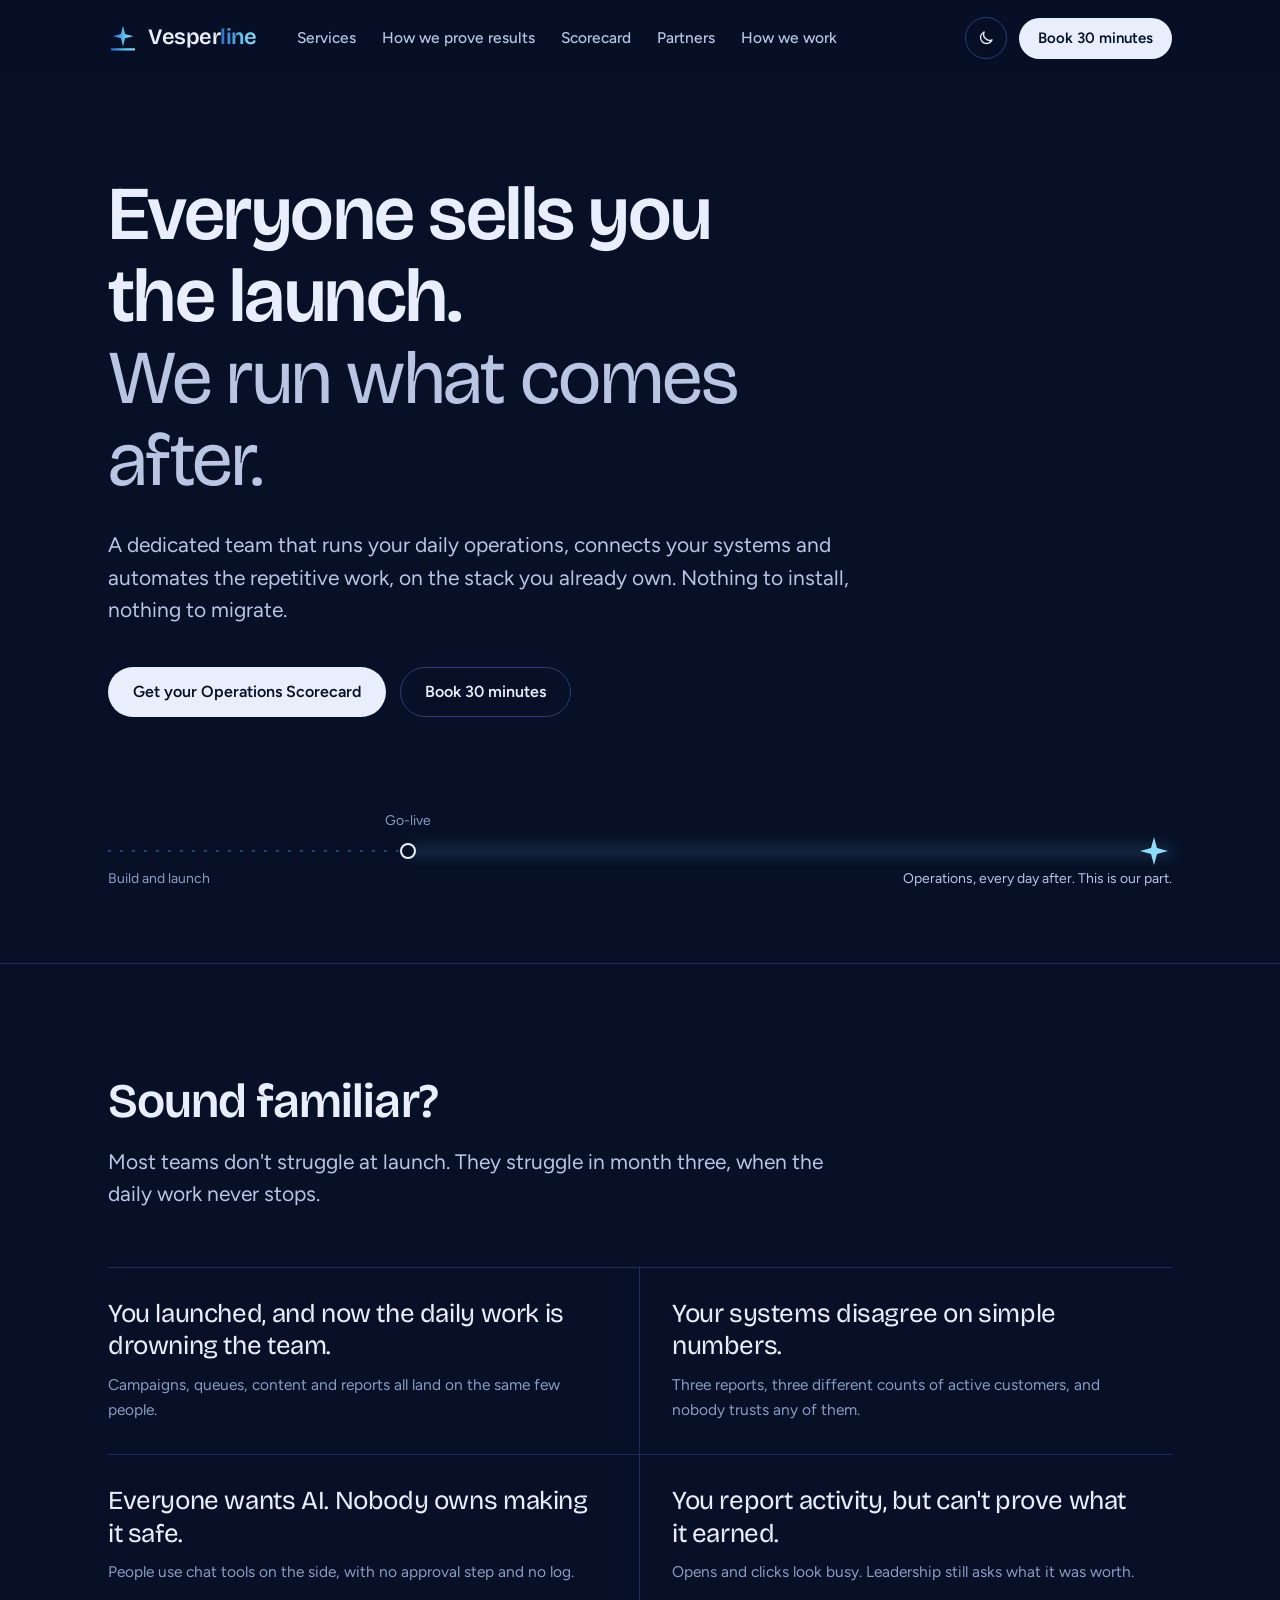
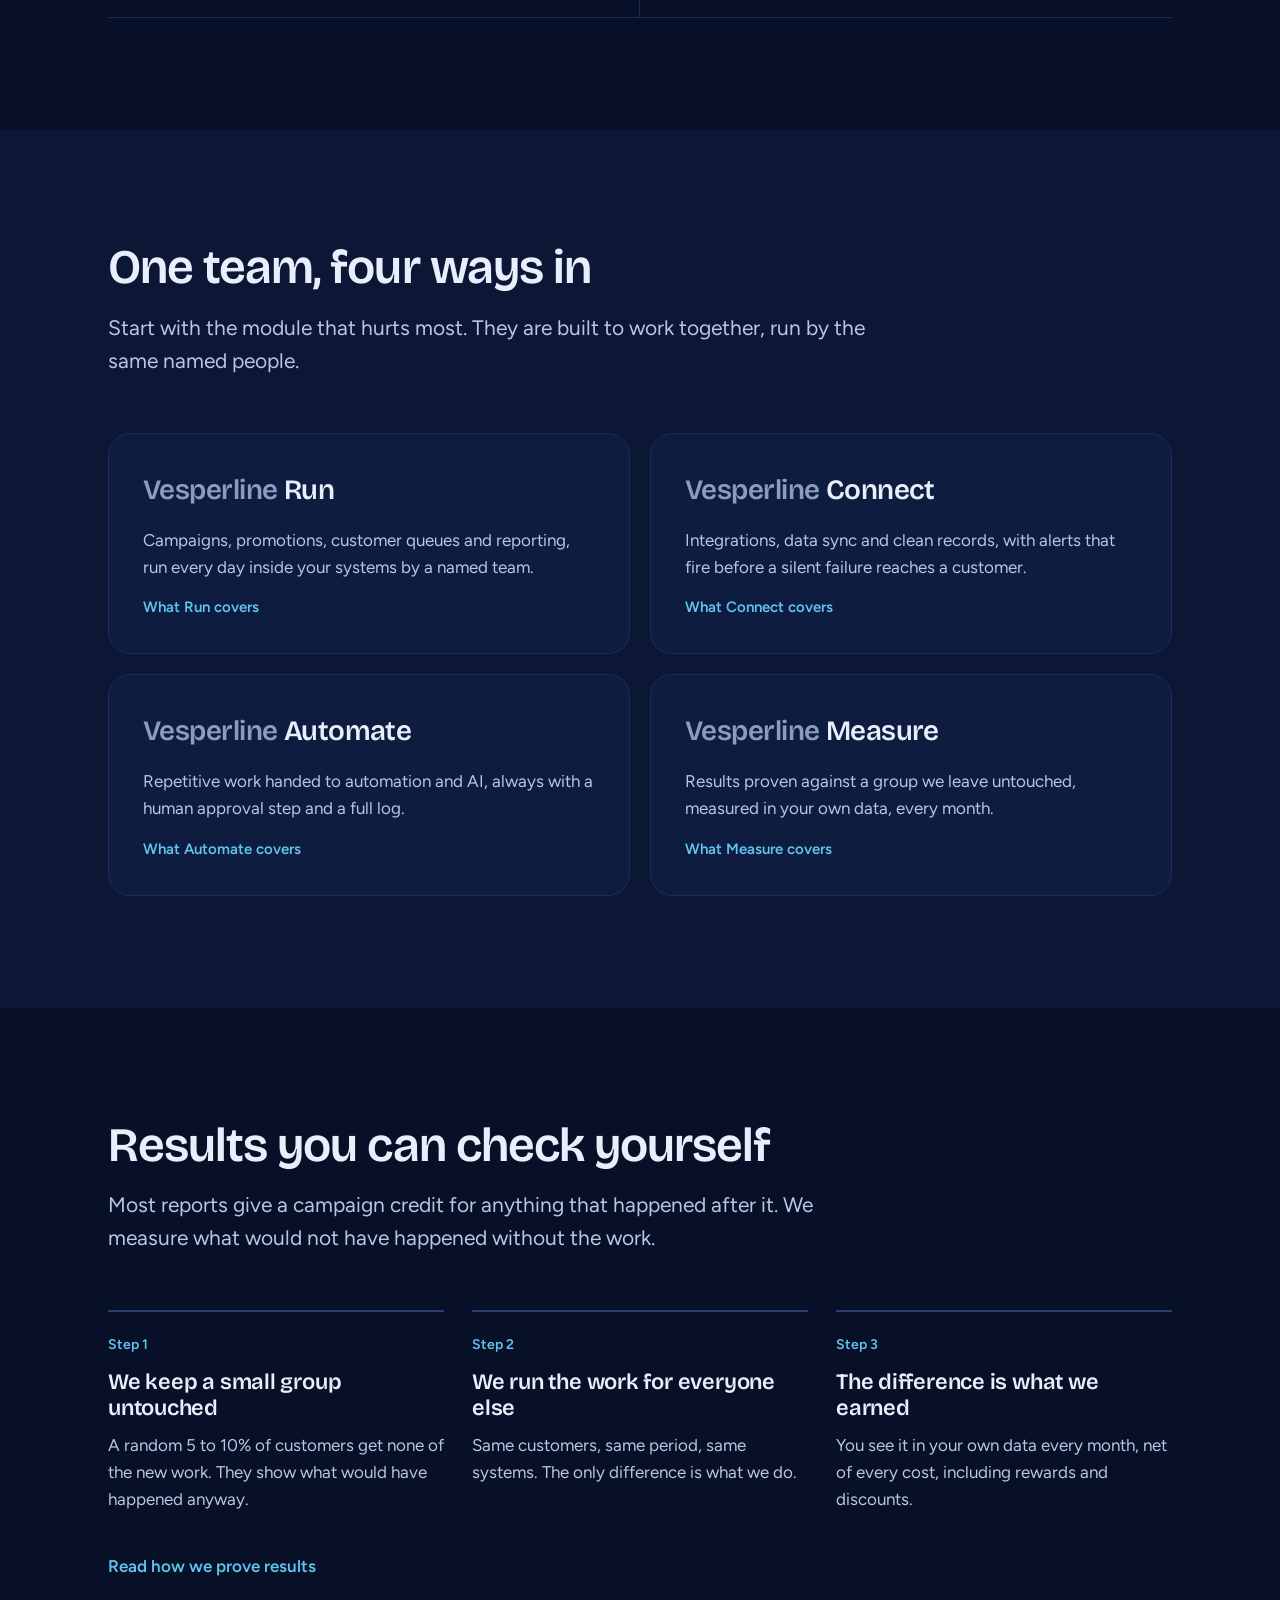
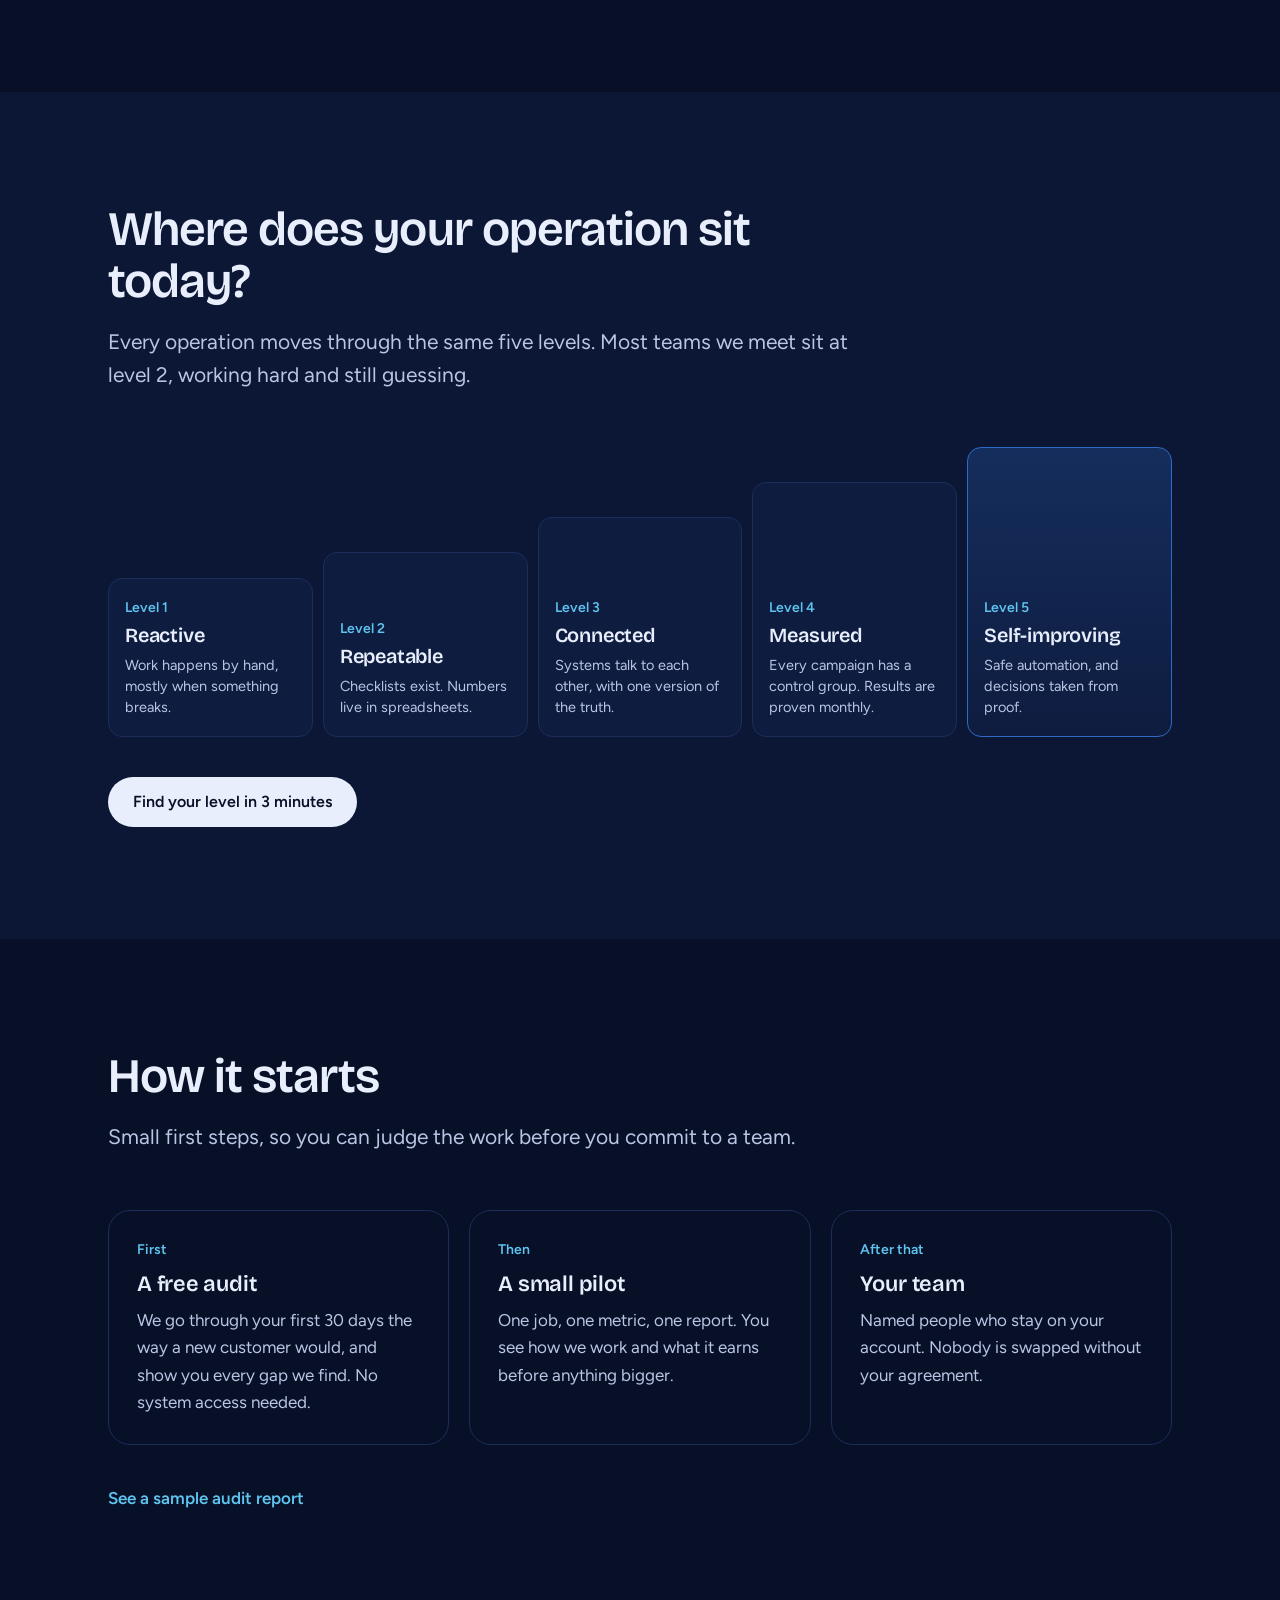
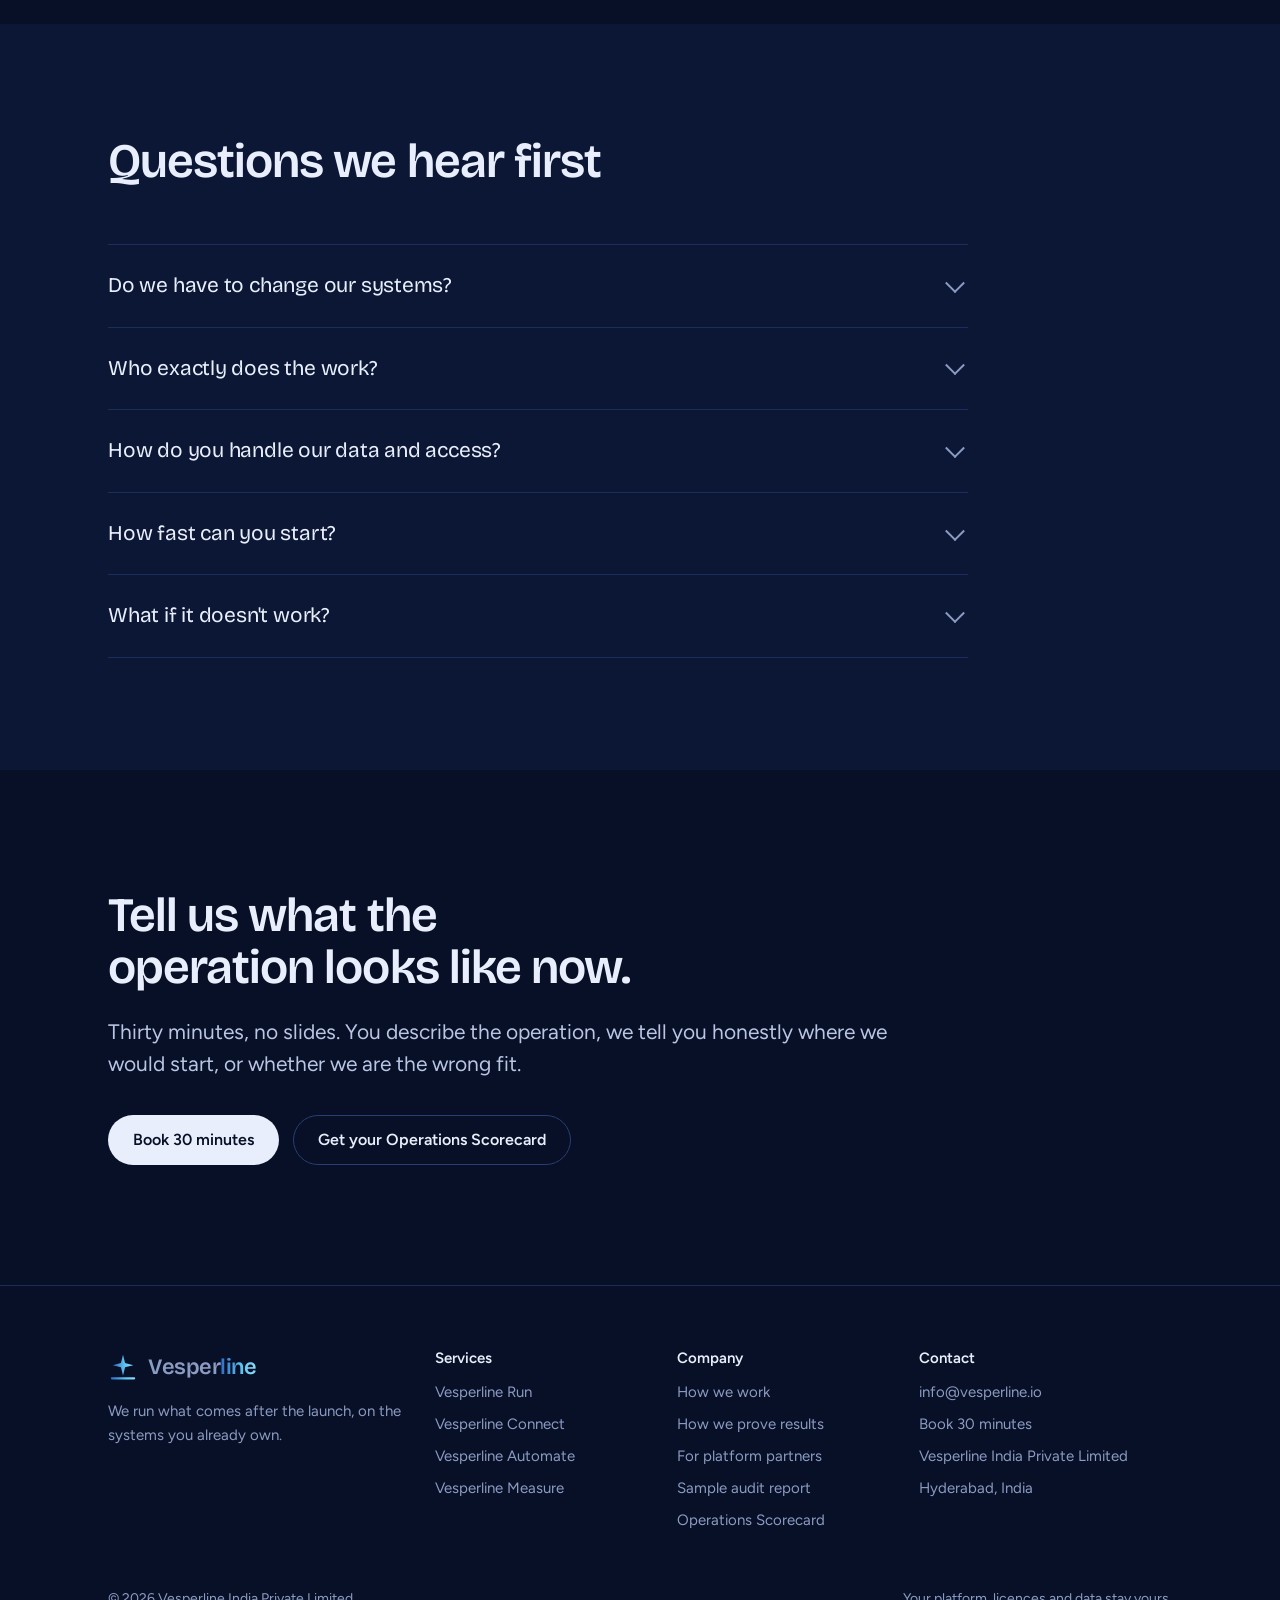
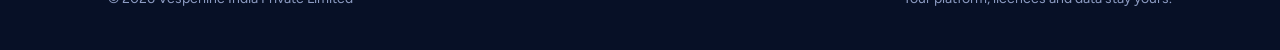
==== commit d16104d1: "New vesperline.io site: modules, proof, scorecard" ====
--- a/index.html
+++ b/index.html
@@ -1,456 +1,168 @@
-<!DOCTYPE html>
-<html lang="en">
+<!doctype html>
+<html lang="en" data-theme="dark">
 <head>
-  <meta charset="UTF-8" />
-  <meta name="viewport" content="width=device-width, initial-scale=1.0" />
-  <title>Vesperline — Engineering, Technology &amp; Operations, Under One Partner</title>
-  <meta name="description" content="Vesperline brings three disciplines together: technical consulting & digital solutions, engineering solutions for industrial & utilities, and operations & digital marketing — for teams that need it to actually work." />
-  <link rel="canonical" href="https://vesperline.in/" />
-  <meta name="robots" content="index, follow" />
-  <meta property="og:type" content="website" />
-  <meta property="og:site_name" content="Vesperline" />
-  <meta property="og:title" content="Vesperline — Engineering, Technology &amp; Operations, Under One Partner" />
-  <meta property="og:description" content="Technical consulting & digital solutions, engineering for industrial & utilities, and operations & digital marketing — one accountable partner." />
-  <meta property="og:url" content="https://vesperline.in/" />
-  <meta property="og:image" content="https://vesperline.in/hero1.jpg" />
-  <link rel="preconnect" href="https://fonts.googleapis.com" />
-  <link rel="preconnect" href="https://fonts.gstatic.com" crossorigin />
-  <link href="https://fonts.googleapis.com/css2?family=Sora:wght@500;600;700;800&family=Inter:wght@400;500;600&display=swap" rel="stylesheet" />
-  <style>
-    :root{
-      --navy:#0a2334; --navy-2:#0d2c41; --ink:#12222e; --ink-2:#35505f; --muted:#6a818d; --line:#e3eaee;
-      --bg:#ffffff; --bg-alt:#f4f8f9;
-      --accent:#1bae8e; --accent-2:#149a7c; --accent-soft:#e4f6f1;
-      --radius:16px; --shadow:0 14px 36px rgba(10,35,52,.10); --shadow-lg:0 36px 80px rgba(10,35,52,.18);
-      --maxw:1180px; --head:"Sora",system-ui,sans-serif; --body:"Inter",system-ui,-apple-system,sans-serif;
-    }
-    *{box-sizing:border-box;}
-    html{scroll-behavior:smooth;}
-    body{margin:0;font-family:var(--body);background:var(--bg);color:var(--ink);line-height:1.65;-webkit-font-smoothing:antialiased;overflow-x:hidden;}
-    .wrap{max-width:var(--maxw);margin:0 auto;padding:0 24px;}
-    a{color:inherit;text-decoration:none;}
-    h1,h2,h3,h4{font-family:var(--head);font-weight:700;line-height:1.1;letter-spacing:-.02em;margin:0;}
-    p{margin:0;}
-    img,svg{max-width:100%;display:block;}
-    .eyebrow{display:inline-flex;align-items:center;gap:9px;font-family:var(--body);font-size:12.5px;font-weight:700;letter-spacing:.18em;text-transform:uppercase;color:var(--accent);margin-bottom:16px;}
-    .btn{display:inline-flex;align-items:center;gap:9px;font-family:var(--body);font-weight:600;font-size:15px;padding:14px 28px;border-radius:999px;cursor:pointer;border:1.5px solid transparent;transition:transform .15s,box-shadow .2s,background .2s,color .2s,border-color .2s;white-space:nowrap;}
-    .btn:hover{transform:translateY(-2px);}
-    .btn-primary{background:var(--accent);color:#06241d;box-shadow:0 12px 28px rgba(27,174,142,.34);}
-    .btn-primary:hover{background:var(--accent-2);color:#fff;}
-    .btn-outline{background:transparent;color:#fff;border-color:rgba(255,255,255,.45);}
-    .btn-outline:hover{border-color:#fff;background:rgba(255,255,255,.1);}
-    .btn-ghost{background:#fff;color:var(--ink);border-color:var(--line);}
-    .btn-ghost:hover{border-color:var(--accent);color:var(--accent-2);}
-    a:focus-visible,.btn:focus-visible,button:focus-visible{outline:2px solid var(--accent);outline-offset:3px;border-radius:8px;}
-    @media(prefers-reduced-motion:reduce){*{animation:none!important;transition:none!important;scroll-behavior:auto!important;}}
-    .ic svg,.cap-ic svg{fill:none;stroke:var(--accent-2);stroke-width:1.7;stroke-linecap:round;stroke-linejoin:round;}
-    /* header */
-    .site-header{position:absolute;top:0;left:0;right:0;z-index:60;}
-    .nav{display:flex;align-items:center;gap:28px;height:84px;}
-    .brand{display:flex;align-items:center;gap:11px;font-family:var(--head);font-weight:800;font-size:22px;letter-spacing:-.02em;color:#fff;}
-    .brand .mk{width:40px;height:40px;flex:0 0 40px;}
-    .nav-links{display:flex;gap:26px;margin-left:16px;}
-    .nav-links a{font-family:var(--body);color:rgba(255,255,255,.82);font-size:15px;font-weight:500;}
-    .nav-links a:hover{color:#fff;}
-    .nav-cta{margin-left:auto;}
-    .menu-toggle{display:none;background:none;border:0;color:#fff;cursor:pointer;}
-    .menu-toggle svg{width:28px;height:28px;fill:none;stroke:currentColor;stroke-width:2;stroke-linecap:round;}
-    /* hero carousel */
-    .hero{position:relative;min-height:660px;display:flex;align-items:center;color:#fff;overflow:hidden;background:var(--navy);}
-    .slide{position:absolute;inset:0;display:flex;align-items:center;opacity:0;transition:opacity 1.1s ease;background-size:cover;background-position:center;}
-    .slide.active{opacity:1;}
-    .slide.s1{background-image:linear-gradient(90deg,rgba(7,24,36,.92) 0%,rgba(7,24,36,.78) 45%,rgba(7,24,36,.4) 100%),url('/hero1.jpg');}
-    .slide.s2{background-image:linear-gradient(90deg,rgba(7,24,36,.92) 0%,rgba(7,24,36,.78) 45%,rgba(7,24,36,.4) 100%),url('/hero2.jpg');}
-    .slide.s3{background-image:linear-gradient(90deg,rgba(7,24,36,.94) 0%,rgba(7,24,36,.82) 45%,rgba(7,24,36,.55) 100%),url('/tech.jpg');}
-    .slide-text{max-width:720px;padding-top:40px;}
-    .slide-text h1{font-size:clamp(34px,5vw,58px);letter-spacing:-.025em;}
-    .slide-text h1 .hl{color:var(--accent);}
-    .hero-overlay{position:absolute;left:0;right:0;bottom:46px;z-index:5;}
-    .hero-overlay .inner{display:flex;align-items:center;gap:20px;flex-wrap:wrap;}
-    .hero-cta{display:flex;gap:14px;flex-wrap:wrap;}
-    .hero-dots{display:flex;gap:10px;margin-left:auto;}
-    .hero-dots button{width:34px;height:4px;border-radius:3px;border:0;background:rgba(255,255,255,.3);cursor:pointer;padding:0;transition:background .2s;}
-    .hero-dots button.on{background:var(--accent);}
-    /* intro band */
-    .intro{background:var(--navy-2);color:#fff;}
-    .intro-grid{display:grid;grid-template-columns:1.3fr 1fr;gap:40px;align-items:center;padding:52px 0;}
-    .intro-grid h2{font-size:clamp(24px,3vw,34px);}
-    .intro-grid p{font-family:var(--body);color:#aec4cd;font-size:16px;margin-top:12px;}
-    .intro-stats{display:grid;grid-template-columns:1fr 1fr;gap:22px;}
-    .istat{padding-left:16px;border-left:3px solid var(--accent);}
-    .istat .n{font-family:var(--head);font-weight:800;font-size:26px;}
-    .istat .l{font-family:var(--body);font-size:13px;color:#9fb6c0;margin-top:5px;}
-    /* sections */
-    .section{padding:84px 0;}
-    .section.alt{background:var(--bg-alt);border-top:1px solid var(--line);border-bottom:1px solid var(--line);}
-    .section.dark{background:var(--navy);color:#d7e5ec;}
-    .shead{max-width:720px;margin-bottom:46px;}
-    .shead.center{margin-left:auto;margin-right:auto;text-align:center;}
-    .shead.center .eyebrow{justify-content:center;}
-    .shead h2{font-size:clamp(26px,3.4vw,40px);}
-    .shead p{font-family:var(--body);color:var(--muted);font-size:17px;margin-top:14px;}
-    /* offering split */
-    .offer{display:grid;grid-template-columns:1fr 1fr;gap:56px;align-items:center;}
-    .offer + .offer{margin-top:84px;}
-    .offer .num{font-family:var(--head);font-weight:800;font-size:14px;letter-spacing:.14em;color:var(--accent-2);}
-    .offer h3{font-size:clamp(24px,3vw,32px);margin:10px 0 16px;}
-    .offer .lead{font-family:var(--body);color:var(--ink-2);font-size:16px;margin-bottom:20px;}
-    .offer-list{list-style:none;margin:0;padding:0;display:grid;gap:12px;}
-    .offer-list li{position:relative;padding-left:30px;font-family:var(--body);color:var(--ink-2);font-size:15px;}
-    .offer-list li b{color:var(--ink);font-weight:600;}
-    .offer-list li svg{position:absolute;left:0;top:2px;width:20px;height:20px;fill:none;stroke:var(--accent-2);stroke-width:2.3;stroke-linecap:round;stroke-linejoin:round;}
-    .offer .cta{margin-top:24px;}
-    .offer-img{border-radius:20px;overflow:hidden;box-shadow:var(--shadow-lg);aspect-ratio:4/3;background:var(--navy) center/cover no-repeat;position:relative;}
-    .offer-img.tech{background-image:linear-gradient(140deg,rgba(10,35,52,.25),rgba(10,35,52,.45)),url('/tech.jpg');}
-    .offer-img.industrial{background-image:linear-gradient(140deg,rgba(10,35,52,.55),rgba(10,35,52,.78)),url('/industrial.jpg');}
-    .offer-img.ops{background-image:linear-gradient(140deg,rgba(10,35,52,.2),rgba(10,35,52,.45)),url('/ops.jpg');}
-    .offer-img .tagpill{position:absolute;left:20px;bottom:20px;background:rgba(7,24,36,.72);backdrop-filter:blur(4px);color:#fff;font-family:var(--body);font-size:12.5px;font-weight:600;padding:8px 14px;border-radius:999px;border:1px solid rgba(255,255,255,.16);}
-    /* why band */
-    .why-grid{display:grid;grid-template-columns:repeat(4,1fr);gap:24px;margin-top:40px;}
-    .why{padding-top:14px;}
-    .why::before{content:"";display:block;width:40px;height:3px;background:var(--accent);margin-bottom:16px;border-radius:3px;}
-    .why h4{color:#fff;font-size:17px;margin-bottom:8px;}
-    .why p{font-family:var(--body);color:#9fb6c0;font-size:14.5px;}
-    /* cta band */
-    .cta-band{background:linear-gradient(120deg,var(--navy),#10415a);border-radius:26px;padding:56px;text-align:center;color:#fff;box-shadow:var(--shadow-lg);position:relative;overflow:hidden;}
-    .cta-band::before{content:"";position:absolute;right:-70px;top:-70px;width:280px;height:280px;border-radius:50%;background:radial-gradient(circle,rgba(27,174,142,.22),transparent 70%);}
-    .cta-band h2{color:#fff;font-size:clamp(26px,3.4vw,40px);margin-bottom:13px;position:relative;}
-    .cta-band p{font-family:var(--body);color:#aecbd8;font-size:17px;margin-bottom:28px;position:relative;}
-    .cta-row{display:flex;gap:14px;justify-content:center;flex-wrap:wrap;position:relative;}
-    /* contact */
-    .contact-grid{display:grid;grid-template-columns:1fr 1fr;gap:50px;align-items:start;}
-    .form .two{display:grid;grid-template-columns:1fr 1fr;gap:16px;}
-    .field{margin-bottom:16px;}
-    .field label{display:block;font-family:var(--body);font-size:13px;font-weight:600;color:var(--ink-2);margin-bottom:6px;}
-    .field input,.field select,.field textarea{width:100%;font-family:var(--body);font-size:15px;color:var(--ink);padding:13px 15px;border:1px solid var(--line);border-radius:12px;background:#fff;transition:border-color .2s,box-shadow .2s;}
-    .field input:focus,.field select:focus,.field textarea:focus{outline:none;border-color:var(--accent);box-shadow:0 0 0 3px var(--accent-soft);}
-    .field textarea{min-height:120px;resize:vertical;}
-    .form-note{font-family:var(--body);font-size:13px;color:var(--muted);margin-top:10px;}
-    .cinfo{display:grid;gap:16px;}
-    .cinfo .row{display:flex;gap:15px;align-items:flex-start;background:#fff;border:1px solid var(--line);border-radius:14px;padding:20px;box-shadow:var(--shadow);}
-    .cinfo .row .ic{width:44px;height:44px;flex:0 0 44px;border-radius:12px;background:var(--accent-soft);display:grid;place-items:center;}
-    .cinfo .row .ic svg{width:22px;height:22px;fill:none;stroke:var(--accent-2);stroke-width:1.7;stroke-linecap:round;stroke-linejoin:round;}
-    .cinfo .row h4{font-size:15px;margin-bottom:3px;}
-    .cinfo .row p,.cinfo .row a{font-family:var(--body);font-size:14.5px;color:var(--muted);}
-    .cinfo .row a:hover{color:var(--accent-2);}
-    /* footer */
-    .foot{background:var(--navy);color:#9fb6c0;padding:56px 0 26px;}
-    .foot-grid{display:grid;grid-template-columns:1.6fr 1fr 1fr;gap:44px;margin-bottom:34px;}
-    .foot .brand{color:#fff;margin-bottom:16px;}
-    .foot p{font-family:var(--body);font-size:14px;max-width:380px;}
-    .foot h5{font-family:var(--head);font-size:13px;letter-spacing:.1em;text-transform:uppercase;color:var(--accent);margin-bottom:15px;}
-    .foot a{display:block;font-family:var(--body);font-size:14px;color:#9fb6c0;margin-bottom:9px;}
-    .foot a:hover{color:#fff;}
-    .foot-bottom{border-top:1px solid rgba(255,255,255,.1);padding-top:20px;display:flex;justify-content:space-between;flex-wrap:wrap;gap:10px;font-family:var(--body);font-size:12.5px;color:#7d97a3;}
-    .foot-bottom a{color:#7d97a3;display:inline;}
-    @media(max-width:980px){
-      .intro-grid,.offer,.contact-grid,.foot-grid{grid-template-columns:1fr;gap:34px;}
-      .why-grid{grid-template-columns:repeat(2,1fr);}
-      .offer.rev .offer-img{order:-1;}
-      .offer-img{order:-1;}
-      .slide-text h1{font-size:clamp(30px,7vw,44px);}
-    }
-    @media(max-width:620px){
-      .why-grid,.intro-stats,.form .two{grid-template-columns:1fr;}
-      .nav-links{display:none;}
-      .menu-toggle{display:block;margin-left:auto;}
-      .nav-links.open{display:flex;flex-direction:column;position:absolute;top:84px;left:0;right:0;background:var(--navy);padding:18px 24px;gap:16px;box-shadow:var(--shadow);}
-      .nav-cta{display:none;}
-      .cta-band{padding:34px 22px;}
-      .hero{min-height:600px;}
-      .hero-overlay .inner{flex-direction:column;align-items:flex-start;}
-      .hero-dots{margin-left:0;}
-    }
-  </style>
+<meta charset="utf-8">
+<meta name="viewport" content="width=device-width, initial-scale=1">
+<title>Vesperline | We run what comes after the launch</title>
+<meta name="description" content="A dedicated team that runs daily operations, connects your systems and automates repetitive work, on the stack you already own. Results proven in your own data.">
+<link rel="canonical" href="https://vesperline.io/">
+<meta property="og:type" content="website">
+<meta property="og:site_name" content="Vesperline">
+<meta property="og:title" content="Vesperline | We run what comes after the launch">
+<meta property="og:description" content="A dedicated team that runs daily operations, connects your systems and automates repetitive work, on the stack you already own. Results proven in your own data.">
+<meta property="og:url" content="https://vesperline.io/">
+<meta name="twitter:card" content="summary">
+<link rel="icon" href="data:image/svg+xml,%3Csvg viewBox='0 0 32 32' xmlns='http://www.w3.org/2000/svg'%3E%3Cdefs%3E%3ClinearGradient id='lg' x1='0' x2='1'%3E%3Cstop offset='0' stop-color='%232E6BC4'/%3E%3Cstop offset='.6' stop-color='%235FC4F0'/%3E%3Cstop offset='1' stop-color='%238FDBFA'/%3E%3C/linearGradient%3E%3C/defs%3E%3Cpath d='M16 3 L18.2 11.8 L27 14 L18.2 16.2 L16 25 L13.8 16.2 L5 14 L13.8 11.8 Z' fill='url(%23lg)'/%3E%3Crect x='3' y='27' width='26' height='2.2' rx='1.1' fill='url(%23lg)'/%3E%3C/svg%3E">
+<script>try{var t=localStorage.getItem('vl-theme');if(t)document.documentElement.setAttribute('data-theme',t);}catch(e){}</script>
+<link rel="preconnect" href="https://fonts.googleapis.com">
+<link rel="preconnect" href="https://fonts.gstatic.com" crossorigin>
+<link href="https://fonts.googleapis.com/css2?family=Bricolage+Grotesque:opsz,wght@12..96,400;12..96,500;12..96,600&family=Figtree:wght@400;500;600&display=swap" rel="stylesheet">
+<link rel="stylesheet" href="/styles.css">
+<script type="application/ld+json">{"@context": "https://schema.org", "@type": "Organization", "name": "Vesperline", "url": "https://vesperline.io/", "email": "info@vesperline.io", "description": "A dedicated team that runs daily operations, connects systems and automates repetitive work for consumer businesses, on the stack they already own."}</script>
 </head>
 <body>
-
-  <header class="site-header">
-    <div class="wrap">
-      <nav class="nav">
-        <a class="brand" href="#top">
-          <svg class="mk" viewBox="0 0 40 40" aria-hidden="true">
-            <rect x="1.5" y="1.5" width="37" height="37" rx="10" fill="rgba(255,255,255,.12)" stroke="rgba(255,255,255,.3)"/>
-            <path d="M11 12l9 17 9-17" fill="none" stroke="#1bae8e" stroke-width="2.6" stroke-linecap="round" stroke-linejoin="round"/>
-            <circle cx="20" cy="13" r="2.4" fill="#1bae8e"/>
-          </svg>
-          Vesperline
-        </a>
-        <div class="nav-links">
-          <a href="#technical">Technical</a>
-          <a href="#engineering">Engineering</a>
-          <a href="#operations">Operations</a>
-          <a href="#why">Why us</a>
-          <a href="#contact">Contact</a>
-        </div>
-        <div class="nav-cta"><a class="btn btn-primary" href="#contact">Get in touch</a></div>
-        <button class="menu-toggle" aria-label="Menu"><svg viewBox="0 0 24 24"><path d="M4 6h16M4 12h16M4 18h16"/></svg></button>
-      </nav>
-    </div>
-  </header>
-
-  <!-- HERO CAROUSEL -->
-  <section class="hero" id="top">
-    <div class="slide s1 active">
-      <div class="wrap"><div class="slide-text">
-        <span class="eyebrow">Engineering · Technology · Operations</span>
-        <h1>Engineering, technology and operations — <span class="hl">under one partner.</span></h1>
-      </div></div>
-    </div>
-    <div class="slide s2">
-      <div class="wrap"><div class="slide-text">
-        <span class="eyebrow">Industrial &amp; utilities engineering</span>
-        <h1>From the plant floor to the pipeline, <span class="hl">we make it work.</span></h1>
-      </div></div>
-    </div>
-    <div class="slide s3">
-      <div class="wrap"><div class="slide-text">
-        <span class="eyebrow">Technical consulting &amp; digital</span>
-        <h1>Software and systems that <span class="hl">learn, govern and compound.</span></h1>
-      </div></div>
-    </div>
-    <div class="hero-overlay">
-      <div class="wrap"><div class="inner">
-        <div class="hero-cta">
-          <a class="btn btn-primary" href="#services">Explore our services</a>
-          <a class="btn btn-outline" href="#contact">Get in touch</a>
-        </div>
-        <div class="hero-dots">
-          <button class="on" data-i="0" aria-label="Slide 1"></button>
-          <button data-i="1" aria-label="Slide 2"></button>
-          <button data-i="2" aria-label="Slide 3"></button>
-        </div>
-      </div></div>
-    </div>
-  </section>
-
-  <!-- INTRO BAND -->
-  <div class="intro">
-    <div class="wrap">
-      <div class="intro-grid">
-        <div>
-          <h2>Three disciplines most companies buy from three suppliers. We hold them together.</h2>
-          <p>Technical consulting and digital, industrial and utilities engineering, and day-to-day operations with digital marketing — delivered by one team, with one point of accountability. Built on 14+ years across enterprise software, process engineering and customer operations.</p>
-        </div>
-        <div class="intro-stats">
-          <div class="istat"><div class="n">3</div><div class="l">disciplines, under one partner</div></div>
-          <div class="istat"><div class="n">14+ yrs</div><div class="l">across engineering, tech &amp; operations</div></div>
-          <div class="istat"><div class="n">India</div><div class="l">based · delivering globally</div></div>
-          <div class="istat"><div class="n">1</div><div class="l">point of accountability</div></div>
-        </div>
-      </div>
+<a class="skip" href="#main">Skip to content</a>
+<header class="site-head">
+  <div class="wrap nav">
+    <a class="brand" href="/" aria-label="Vesperline home"><svg viewBox="0 0 32 32" aria-hidden="true"><defs><linearGradient id="lg" x1="0" x2="1"><stop offset="0" stop-color="#2E6BC4"/><stop offset=".6" stop-color="#5FC4F0"/><stop offset="1" stop-color="#8FDBFA"/></linearGradient></defs><path d="M16 3 L18.2 11.8 L27 14 L18.2 16.2 L16 25 L13.8 16.2 L5 14 L13.8 11.8 Z" fill="url(#lg)"/><rect x="3" y="27" width="26" height="2.2" rx="1.1" fill="url(#lg)"/></svg><span>Vesper<span class="l2">line</span></span></a>
+    <nav class="nav-links" aria-label="Main">
+      <a href="/services">Services</a>
+      <a href="/proof">How we prove results</a>
+      <a href="/scorecard">Scorecard</a>
+      <a href="/partners">Partners</a>
+      <a href="/how-we-work">How we work</a>
+    </nav>
+    <div class="nav-end">
+      <button class="theme" type="button" aria-label="Switch theme"><svg class="moon" viewBox="0 0 24 24" fill="none" stroke="currentColor" stroke-width="1.8" stroke-linecap="round" stroke-linejoin="round"><path d="M20 14.5A8 8 0 0 1 9.5 4a8 8 0 1 0 10.5 10.5z"/></svg><svg class="sun" viewBox="0 0 24 24" fill="none" stroke="currentColor" stroke-width="1.8" stroke-linecap="round"><circle cx="12" cy="12" r="4.2"/><path d="M12 2.5v2.2M12 19.3v2.2M2.5 12h2.2M19.3 12h2.2M5.3 5.3l1.6 1.6M17.1 17.1l1.6 1.6M5.3 18.7l1.6-1.6M17.1 6.9l1.6-1.6"/></svg></button>
+      <a class="btn btn-primary" href="/contact">Book 30 minutes</a>
+      <button class="menu" type="button" aria-label="Open menu" aria-expanded="false"><svg viewBox="0 0 24 24" fill="none" stroke="currentColor" stroke-width="2" stroke-linecap="round"><path d="M4 7h16M4 12h16M4 17h16"/></svg></button>
     </div>
   </div>
+</header>
+<main id="main">
 
-  <!-- SERVICES / OFFERINGS -->
-  <section class="section" id="services">
-    <div class="wrap">
-      <div class="shead center">
-        <span class="eyebrow">What we do</span>
-        <h2>Three ways we create value</h2>
-        <p>Pick one, or let them compound — the point of one partner is that they work together.</p>
+<section class="hero">
+  <div class="wrap">
+    <h1>Everyone sells you the launch. <span class="second">We run what comes after.</span></h1>
+    <p class="lede">A dedicated team that runs your daily operations, connects your systems and automates the repetitive work, on the stack you already own. Nothing to install, nothing to migrate.</p>
+    <div class="ctas">
+      <a class="btn btn-primary" href="/scorecard">Get your Operations Scorecard</a>
+      <a class="btn btn-quiet" href="/contact">Book 30 minutes</a>
+    </div>
+    <div class="horizon" aria-hidden="true">
+      <svg viewBox="0 0 1064 90" preserveAspectRatio="none">
+        <defs><linearGradient id="hg" x1="0" x2="1"><stop offset="0" stop-color="#2E6BC4"/><stop offset=".6" stop-color="#5FC4F0"/><stop offset="1" stop-color="#8FDBFA"/></linearGradient></defs>
+        <line class="pre" x1="0" y1="50" x2="300" y2="50"/>
+        <line class="glow" x1="300" y1="50" x2="1064" y2="50"/>
+        <line class="post" x1="300" y1="50" x2="1064" y2="50"/>
+        <circle class="pin" cx="300" cy="50" r="7"/>
+        <text x="0" y="82">Build and launch</text>
+        <text x="300" y="24" text-anchor="middle">Go-live</text>
+        <text class="t-post" x="1064" y="82" text-anchor="end">Operations, every day after. This is our part.</text>
+        <path class="star" d="M1046 30 L1049 41 L1060 44 L1049 47 L1046 58 L1043 47 L1032 44 L1043 41 Z" transform="translate(0,6)"/>
+      </svg>
+    </div>
+  </div>
+</section>
+
+<section class="rule">
+  <div class="wrap">
+    <div class="sec-head"><h2>Sound familiar?</h2><p class="lede">Most teams don't struggle at launch. They struggle in month three, when the daily work never stops.</p></div>
+    <div class="situations">
+      <div class="situation"><p>You launched, and now the daily work is drowning the team.</p><span>Campaigns, queues, content and reports all land on the same few people.</span></div>
+      <div class="situation"><p>Your systems disagree on simple numbers.</p><span>Three reports, three different counts of active customers, and nobody trusts any of them.</span></div>
+      <div class="situation"><p>Everyone wants AI. Nobody owns making it safe.</p><span>People use chat tools on the side, with no approval step and no log.</span></div>
+      <div class="situation"><p>You report activity, but can't prove what it earned.</p><span>Opens and clicks look busy. Leadership still asks what it was worth.</span></div>
+    </div>
+  </div>
+</section>
+
+<section class="alt">
+  <div class="wrap">
+    <div class="sec-head"><h2>One team, four ways in</h2><p class="lede">Start with the module that hurts most. They are built to work together, run by the same named people.</p></div>
+    <div class="modules">
+      <a class="module" href="/services#run"><span class="mn"><b>Vesperline</b> Run</span><p>Campaigns, promotions, customer queues and reporting, run every day inside your systems by a named team.</p><span class="more">What Run covers</span></a>
+      <a class="module" href="/services#connect"><span class="mn"><b>Vesperline</b> Connect</span><p>Integrations, data sync and clean records, with alerts that fire before a silent failure reaches a customer.</p><span class="more">What Connect covers</span></a>
+      <a class="module" href="/services#automate"><span class="mn"><b>Vesperline</b> Automate</span><p>Repetitive work handed to automation and AI, always with a human approval step and a full log.</p><span class="more">What Automate covers</span></a>
+      <a class="module" href="/services#measure"><span class="mn"><b>Vesperline</b> Measure</span><p>Results proven against a group we leave untouched, measured in your own data, every month.</p><span class="more">What Measure covers</span></a>
+    </div>
+  </div>
+</section>
+
+<section>
+  <div class="wrap">
+    <div class="sec-head"><h2>Results you can check yourself</h2><p class="lede">Most reports give a campaign credit for anything that happened after it. We measure what would not have happened without the work.</p></div>
+    <div class="proof-steps">
+      <div class="ps"><h3>We keep a small group untouched</h3><p>A random 5 to 10% of customers get none of the new work. They show what would have happened anyway.</p></div>
+      <div class="ps"><h3>We run the work for everyone else</h3><p>Same customers, same period, same systems. The only difference is what we do.</p></div>
+      <div class="ps"><h3>The difference is what we earned</h3><p>You see it in your own data every month, net of every cost, including rewards and discounts.</p></div>
+    </div>
+    <p style="margin-top:40px"><a class="link" href="/proof">Read how we prove results</a></p>
+  </div>
+</section>
+
+<section class="alt">
+  <div class="wrap">
+    <div class="sec-head"><h2>Where does your operation sit today?</h2><p class="lede">Every operation moves through the same five levels. Most teams we meet sit at level 2, working hard and still guessing.</p></div>
+    <div class="ladder">
+      <div class="rung"><span class="lv">Level 1</span><h3>Reactive</h3><p>Work happens by hand, mostly when something breaks.</p></div>
+      <div class="rung"><span class="lv">Level 2</span><h3>Repeatable</h3><p>Checklists exist. Numbers live in spreadsheets.</p></div>
+      <div class="rung"><span class="lv">Level 3</span><h3>Connected</h3><p>Systems talk to each other, with one version of the truth.</p></div>
+      <div class="rung"><span class="lv">Level 4</span><h3>Measured</h3><p>Every campaign has a control group. Results are proven monthly.</p></div>
+      <div class="rung"><span class="lv">Level 5</span><h3>Self-improving</h3><p>Safe automation, and decisions taken from proof.</p></div>
+    </div>
+    <a class="btn btn-primary" href="/scorecard">Find your level in 3 minutes</a>
+  </div>
+</section>
+
+<section>
+  <div class="wrap">
+    <div class="sec-head"><h2>How it starts</h2><p class="lede">Small first steps, so you can judge the work before you commit to a team.</p></div>
+    <div class="start">
+      <div class="s"><div class="k">First</div><h3>A free audit</h3><p>We go through your first 30 days the way a new customer would, and show you every gap we find. No system access needed.</p></div>
+      <div class="s"><div class="k">Then</div><h3>A small pilot</h3><p>One job, one metric, one report. You see how we work and what it earns before anything bigger.</p></div>
+      <div class="s"><div class="k">After that</div><h3>Your team</h3><p>Named people who stay on your account. Nobody is swapped without your agreement.</p></div>
+    </div>
+    <p style="margin-top:40px"><a class="link" href="/sample-report">See a sample audit report</a></p>
+  </div>
+</section>
+
+<section class="alt">
+  <div class="wrap">
+    <div class="sec-head"><h2>Questions we hear first</h2></div>
+    <div class="faq"><details><summary>Do we have to change our systems?</summary><div class="a">No. We work inside the platform, tools and licences you already have. Nothing is migrated and nothing new is installed unless you ask for it.</div></details><details><summary>Who exactly does the work?</summary><div class="a">Named people you meet before we start. You know who runs your campaigns, who owns your integrations and who to call. The same people stay on your account.</div></details><details><summary>How do you handle our data and access?</summary><div class="a">We use the access you grant, inside your systems, with named accounts and the permissions you set. Your data stays where it is and stays yours.</div></details><details><summary>How fast can you start?</summary><div class="a">The free audit starts as soon as you ask for it. A pilot usually starts within two weeks of agreeing the scope.</div></details><details><summary>What if it doesn't work?</summary><div class="a">That is what the pilot is for. It has one clear metric agreed up front, so we both know within weeks whether the work is paying for itself.</div></details></div>
+  </div>
+</section>
+
+<section class="cta-band">
+  <div class="wrap">
+    <h2>Tell us what the operation looks like now.</h2>
+    <p class="lede">Thirty minutes, no slides. You describe the operation, we tell you honestly where we would start, or whether we are the wrong fit.</p>
+    <div class="ctas"><a class="btn btn-primary" href="/contact">Book 30 minutes</a><a class="btn btn-quiet" href="/scorecard">Get your Operations Scorecard</a></div>
+  </div>
+</section>
+</main>
+<footer>
+  <div class="wrap">
+    <div class="foot">
+      <div>
+        <a class="brand" href="/" aria-label="Vesperline home"><svg viewBox="0 0 32 32" aria-hidden="true"><defs><linearGradient id="lg" x1="0" x2="1"><stop offset="0" stop-color="#2E6BC4"/><stop offset=".6" stop-color="#5FC4F0"/><stop offset="1" stop-color="#8FDBFA"/></linearGradient></defs><path d="M16 3 L18.2 11.8 L27 14 L18.2 16.2 L16 25 L13.8 16.2 L5 14 L13.8 11.8 Z" fill="url(#lg)"/><rect x="3" y="27" width="26" height="2.2" rx="1.1" fill="url(#lg)"/></svg><span>Vesper<span class="l2">line</span></span></a>
+        <p class="tagline">We run what comes after the launch, on the systems you already own.</p>
       </div>
-
-      <!-- 1. Technical Consulting & Digital -->
-      <div class="offer" id="technical">
-        <div>
-          <div class="num">01 — TECHNICAL CONSULTING &amp; DIGITAL SOLUTIONS</div>
-          <h3>AI-era software, built by engineers who stay past the release.</h3>
-          <p class="lead">We join your team, work inside your repository and pipeline, and own what we build — from application engineering to the automated tests that gate every release. Your code, your cloud, your release process; what changes is who writes the tests nobody has time for and who answers when the build goes red on a Friday.</p>
-          <ul class="offer-list">
-            <li><svg viewBox="0 0 24 24"><path d="m5 13 4 4L19 7"/></svg><b>Application engineering</b> — C#/.NET services and Angular/TypeScript front ends, in your repo under your branch policy.</li>
-            <li><svg viewBox="0 0 24 24"><path d="m5 13 4 4L19 7"/></svg><b>Test automation &amp; QA</b> — regression suites anyone can run, wired into the pipeline so a red build stops the release.</li>
-            <li><svg viewBox="0 0 24 24"><path d="m5 13 4 4L19 7"/></svg><b>Modernisation &amp; upgrades</b> — legacy runtimes and framework jumps, sequenced so the product keeps shipping.</li>
-            <li><svg viewBox="0 0 24 24"><path d="m5 13 4 4L19 7"/></svg><b>Cloud &amp; delivery</b> — Azure, CI/CD, environment parity, and release/rollback someone actually reads.</li>
-            <li><svg viewBox="0 0 24 24"><path d="m5 13 4 4L19 7"/></svg><b>Data, BI &amp; AI tooling</b> — reporting layers and custom AI tools that turn your data into decisions.</li>
-          </ul>
-          <div class="cta"><a class="btn btn-ghost" href="https://tech.vesperline.io" target="_blank" rel="noopener">See the engineering practice →</a></div>
-        </div>
-        <div class="offer-img tech" role="img" aria-label="Analyst working across data and systems">
-          <span class="tagpill">.NET · Angular · Test automation · Cloud · AI tooling</span>
-        </div>
-      </div>
-
-      <!-- 2. Engineering Solutions & Consulting — Industrial & Utilities -->
-      <div class="offer rev" id="engineering">
-        <div class="offer-img industrial" role="img" aria-label="Industrial process equipment and valves">
-          <span class="tagpill">Process equipment · Utilities · Turnkey &amp; EPC</span>
-        </div>
-        <div>
-          <div class="num">02 — ENGINEERING SOLUTIONS &amp; CONSULTING · INDUSTRIAL &amp; UTILITIES</div>
-          <h3>Process and utility engineering for plants that can't afford downtime.</h3>
-          <p class="lead">We specify, source and support the equipment that moves, seals and controls fluid — plus the turnkey projects and utilities around it — across pharma, chemical, food and process industries. Specification-led, so you buy what the process actually needs, with the documentation regulated manufacturing demands.</p>
-          <ul class="offer-list">
-            <li><svg viewBox="0 0 24 24"><path d="m5 13 4 4L19 7"/></svg><b>Process equipment</b> — reactors, isolators, dryers, pumps, valves and single-use fluid-path assemblies, specified to your process.</li>
-            <li><svg viewBox="0 0 24 24"><path d="m5 13 4 4L19 7"/></svg><b>Turnkey &amp; EPC support</b> — design, supply, installation and commissioning, managed as one scope.</li>
-            <li><svg viewBox="0 0 24 24"><path d="m5 13 4 4L19 7"/></svg><b>Utilities &amp; fluid control</b> — clean and process utilities, distribution, instrumentation and control.</li>
-            <li><svg viewBox="0 0 24 24"><path d="m5 13 4 4L19 7"/></svg><b>Peristaltic pumping &amp; transfer</b> — accurate, low-shear transfer and feeding, automation-ready.</li>
-            <li><svg viewBox="0 0 24 24"><path d="m5 13 4 4L19 7"/></svg><b>Validation &amp; documentation</b> — certificates of conformance, traceability and qualification support.</li>
-          </ul>
-          <div class="cta"><a class="btn btn-ghost" href="#contact">Talk to our engineering team →</a></div>
-        </div>
-      </div>
-
-      <!-- 3. Operations & Digital Marketing -->
-      <div class="offer" id="operations">
-        <div>
-          <div class="num">03 — OPERATIONS &amp; DIGITAL MARKETING</div>
-          <h3>We run the repetitive half of your business, so your team runs the rest.</h3>
-          <p class="lead">A dedicated team owns your customer lifecycle, your CRM and your integrations — and the digital marketing that fills the top of the funnel — on the systems you already use. We move customers off one-size-fits-all messaging toward targeted, behaviour-led journeys, then optimise from live performance.</p>
-          <ul class="offer-list">
-            <li><svg viewBox="0 0 24 24"><path d="m5 13 4 4L19 7"/></svg><b>Customer operations &amp; support</b> — day-to-day operations, support and back-office, owned end to end.</li>
-            <li><svg viewBox="0 0 24 24"><path d="m5 13 4 4L19 7"/></svg><b>CRM &amp; lifecycle</b> — onboarding, retention, reactivation and loyalty across email, SMS, WhatsApp and on-site.</li>
-            <li><svg viewBox="0 0 24 24"><path d="m5 13 4 4L19 7"/></svg><b>Digital marketing</b> — campaigns, content and performance marketing that bring the right customers in.</li>
-            <li><svg viewBox="0 0 24 24"><path d="m5 13 4 4L19 7"/></svg><b>Marketing &amp; process automation</b> — the integrations and automations that remove manual, repetitive work.</li>
-            <li><svg viewBox="0 0 24 24"><path d="m5 13 4 4L19 7"/></svg><b>Analytics &amp; AI tooling</b> — dashboards and AI-assisted tools that make the numbers decision-ready.</li>
-          </ul>
-          <div class="cta"><a class="btn btn-ghost" href="https://vesperline.io" target="_blank" rel="noopener">See how we run operations →</a></div>
-        </div>
-        <div class="offer-img ops" role="img" aria-label="CRM and customer operations">
-          <span class="tagpill">CRM · Lifecycle · Marketing · Automation</span>
-        </div>
-      </div>
-
+      <div><h4>Services</h4><ul>
+        <li><a href="/services#run">Vesperline Run</a></li><li><a href="/services#connect">Vesperline Connect</a></li>
+        <li><a href="/services#automate">Vesperline Automate</a></li><li><a href="/services#measure">Vesperline Measure</a></li></ul></div>
+      <div><h4>Company</h4><ul>
+        <li><a href="/how-we-work">How we work</a></li><li><a href="/proof">How we prove results</a></li>
+        <li><a href="/partners">For platform partners</a></li><li><a href="/sample-report">Sample audit report</a></li><li><a href="/scorecard">Operations Scorecard</a></li></ul></div>
+      <div><h4>Contact</h4><ul>
+        <li><a href="mailto:info@vesperline.io">info@vesperline.io</a></li>
+        <li><a href="/contact">Book 30 minutes</a></li>
+        <li>Vesperline India Private Limited</li><li>Hyderabad, India</li></ul></div>
     </div>
-  </section>
-
-  <!-- WHY -->
-  <section class="section dark" id="why">
-    <div class="wrap">
-      <div class="shead">
-        <span class="eyebrow">Why Vesperline</span>
-        <h2>A new firm, with people who are not new.</h2>
-        <p>We would rather be exact than impressive. So on this page there are no borrowed client logos, no certification badges and no percentage claims we cannot evidence on request.</p>
-      </div>
-      <div class="why-grid">
-        <div class="why"><h4>One point of accountability</h4><p>Engineering, technology and operations under a single partner — no finger-pointing between three suppliers when something breaks.</p></div>
-        <div class="why"><h4>We stay past the release</h4><p>We run live operations and support what we build. That changes what we consider finished — and how we build it in the first place.</p></div>
-        <div class="why"><h4>The knowledge stays with you</h4><p>Code, drawings, tests and documentation live in your systems from the first week. There is no handover being held back.</p></div>
-        <div class="why"><h4>14+ years, honestly earned</h4><p>Experience across enterprise software, process engineering and customer operations — stated as experience, not as partnerships we haven't signed.</p></div>
-      </div>
-    </div>
-  </section>
-
-  <!-- CTA BAND -->
-  <section class="section alt">
-    <div class="wrap">
-      <div class="cta-band">
-        <h2>Tell us what you're trying to get done</h2>
-        <p>A plant upgrade, a release that takes a week, or an operation you'd rather not staff internally — start with a short call.</p>
-        <div class="cta-row">
-          <a class="btn btn-primary" href="#contact">Book a call</a>
-          <a class="btn btn-outline" href="mailto:vishal@vesperline.in">vishal@vesperline.in</a>
-        </div>
-      </div>
-    </div>
-  </section>
-
-  <!-- CONTACT -->
-  <section class="section" id="contact">
-    <div class="wrap">
-      <div class="shead">
-        <span class="eyebrow">Get in touch</span>
-        <h2>Let's talk about the work</h2>
-        <p>Tell us a little about your project, plant or operation and what you'd like help with.</p>
-      </div>
-      <div class="contact-grid">
-        <form class="form" id="cform">
-          <div class="two">
-            <div class="field"><label for="name">Name</label><input id="name" type="text" required /></div>
-            <div class="field"><label for="company">Company</label><input id="company" type="text" /></div>
-          </div>
-          <div class="two">
-            <div class="field"><label for="email">Work email</label><input id="email" type="email" required /></div>
-            <div class="field"><label for="phone">Phone</label><input id="phone" type="tel" /></div>
-          </div>
-          <div class="field">
-            <label for="interest">I'm interested in</label>
-            <select id="interest">
-              <option>Technical consulting &amp; digital solutions</option>
-              <option>Engineering — industrial &amp; utilities</option>
-              <option>Operations &amp; digital marketing</option>
-              <option>More than one / not sure yet</option>
-            </select>
-          </div>
-          <div class="field"><label for="msg">What you're dealing with</label><textarea id="msg" placeholder="The project, plant, release or operation — and what you'd like help with..."></textarea></div>
-          <button class="btn btn-primary" type="submit" style="width:100%;justify-content:center;">Send enquiry</button>
-          <p class="form-note">Sending opens your email app addressed to Vesperline. Prefer email? Write to vishal@vesperline.in.</p>
-        </form>
-        <div class="cinfo">
-          <div class="row"><span class="ic"><svg viewBox="0 0 24 24"><rect x="2" y="4" width="20" height="16" rx="2"/><path d="m22 7-8.97 5.7a1.94 1.94 0 0 1-2.06 0L2 7"/></svg></span><div><h4>Email</h4><a href="mailto:vishal@vesperline.in">vishal@vesperline.in</a></div></div>
-          <div class="row"><span class="ic"><svg viewBox="0 0 24 24"><path d="M22 16.9v3a2 2 0 0 1-2.2 2 19.8 19.8 0 0 1-8.6-3 19.5 19.5 0 0 1-6-6 19.8 19.8 0 0 1-3-8.6A2 2 0 0 1 4.1 2h3a2 2 0 0 1 2 1.7c.1.9.3 1.8.6 2.6a2 2 0 0 1-.5 2.1L8.1 9.6a16 16 0 0 0 6 6l1.2-1.1a2 2 0 0 1 2.1-.5c.8.3 1.7.5 2.6.6a2 2 0 0 1 1.7 2z"/></svg></span><div><h4>Phone</h4><a href="tel:+919160018313">+91 91600 18313</a></div></div>
-          <div class="row"><span class="ic"><svg viewBox="0 0 24 24"><path d="M12 21s-7-5.3-7-11a7 7 0 0 1 14 0c0 5.7-7 11-7 11z"/><circle cx="12" cy="10" r="2.5"/></svg></span><div><h4>Based in</h4><p>Hyderabad, India — delivering across India and globally</p></div></div>
-          <div class="row"><span class="ic"><svg viewBox="0 0 24 24"><circle cx="12" cy="12" r="9"/><path d="M12 7v5l3 3"/></svg></span><div><h4>Our other arms</h4><p><a href="https://tech.vesperline.io" target="_blank" rel="noopener">tech.vesperline.io</a> · <a href="https://vesperline.io" target="_blank" rel="noopener">vesperline.io</a></p></div></div>
-        </div>
-      </div>
-    </div>
-  </section>
-
-  <!-- FOOTER -->
-  <footer class="foot">
-    <div class="wrap">
-      <div class="foot-grid">
-        <div>
-          <a class="brand" href="#top">
-            <svg class="mk" viewBox="0 0 40 40" aria-hidden="true" style="width:34px;height:34px;">
-              <rect x="1.5" y="1.5" width="37" height="37" rx="10" fill="rgba(255,255,255,.08)" stroke="rgba(255,255,255,.18)"/>
-              <path d="M11 12l9 17 9-17" fill="none" stroke="#1bae8e" stroke-width="2.6" stroke-linecap="round" stroke-linejoin="round"/>
-              <circle cx="20" cy="13" r="2.4" fill="#1bae8e"/>
-            </svg>
-            Vesperline
-          </a>
-          <p>Engineering, technology and operations under one partner — technical consulting &amp; digital solutions, industrial &amp; utilities engineering, and operations &amp; digital marketing.</p>
-        </div>
-        <div>
-          <h5>What we do</h5>
-          <a href="#technical">Technical consulting &amp; digital</a>
-          <a href="#engineering">Engineering — industrial &amp; utilities</a>
-          <a href="#operations">Operations &amp; digital marketing</a>
-        </div>
-        <div>
-          <h5>Company</h5>
-          <a href="#why">Why Vesperline</a>
-          <a href="#contact">Contact</a>
-          <a href="https://tech.vesperline.io" target="_blank" rel="noopener">tech.vesperline.io</a>
-          <a href="https://vesperline.io" target="_blank" rel="noopener">vesperline.io</a>
-        </div>
-      </div>
-      <div class="foot-bottom">
-        <span>© 2026 Vesperline India Private Limited. Hyderabad, India · vishal@vesperline.in</span>
-        <span>No borrowed logos, badges or claims we can't evidence.</span>
-      </div>
-    </div>
-  </footer>
-
-  <script>
-    // mobile menu
-    var t=document.querySelector('.menu-toggle'),l=document.querySelector('.nav-links');
-    if(t&&l){t.addEventListener('click',function(){l.classList.toggle('open');});
-      l.querySelectorAll('a').forEach(function(a){a.addEventListener('click',function(){l.classList.remove('open');});});}
-    // hero carousel
-    (function(){
-      var slides=[].slice.call(document.querySelectorAll('.hero .slide'));
-      var dots=[].slice.call(document.querySelectorAll('.hero-dots button'));
-      if(!slides.length) return;
-      var i=0, timer;
-      function go(n){
-        slides[i].classList.remove('active'); if(dots[i]) dots[i].classList.remove('on');
-        i=(n+slides.length)%slides.length;
-        slides[i].classList.add('active'); if(dots[i]) dots[i].classList.add('on');
-      }
-      function start(){ timer=setInterval(function(){ go(i+1); }, 5500); }
-      function reset(){ clearInterval(timer); start(); }
-      dots.forEach(function(d){ d.addEventListener('click', function(){ go(parseInt(d.dataset.i,10)); reset(); }); });
-      start();
-    })();
-    // contact form -> mailto
-    var f=document.querySelector('#cform');
-    if(f){f.addEventListener('submit',function(e){e.preventDefault();
-      var g=function(id){var el=document.getElementById(id);return el?el.value.trim():'';};
-      var subj='Enquiry'+(g('name')?' from '+g('name'):'')+(g('company')?' ('+g('company')+')':'');
-      var body=['Name: '+g('name'),'Company: '+g('company'),'Email: '+g('email'),'Phone: '+g('phone'),'Interested in: '+g('interest'),'','Details:',g('msg')].join('\n');
-      window.location.href='mailto:vishal@vesperline.in?subject='+encodeURIComponent(subj)+'&body='+encodeURIComponent(body);
-    });}
-  </script>
+    <div class="foot-base"><span>&copy; 2026 Vesperline India Private Limited</span><span>Your platform, licences and data stay yours.</span></div>
+  </div>
+</footer>
+<script src="/site.js"></script>
 </body>
 </html>
--- a/styles.css
+++ b/styles.css
@@ -0,0 +1,389 @@
+:root{
+  --bg:#071026; --bg-2:#0B1734; --surface:#0E1C3F; --line:#1C2D5C; --line-2:#2A3E73;
+  --text:#E8EEFB; --text-2:#B9C5E3; --muted:#8C9BC2;
+  --navy:#1E3A8A; --mid:#2E6BC4; --sky:#5FC4F0; --glint:#8FDBFA;
+  --good:#6FE3B4; --warn:#F5B971;
+  --grad:linear-gradient(90deg,#2E6BC4,#5FC4F0 60%,#8FDBFA);
+  --head:"Bricolage Grotesque",system-ui,sans-serif; --body:"Figtree",system-ui,-apple-system,"Segoe UI",sans-serif;
+  --maxw:1120px; --r-lg:22px; --r:14px; --r-sm:10px;
+  color-scheme:dark;
+}
+:root[data-theme="light"]{
+  --bg:#F4F7FD; --bg-2:#EAF0FA; --surface:#FFFFFF; --line:#D8E1F1; --line-2:#C3D0EA;
+  --text:#0A1633; --text-2:#33456E; --muted:#5B6B90;
+  --navy:#1E3A8A; --mid:#2E6BC4; --sky:#1C8FC4; --glint:#2E6BC4; --good:#11865B; --warn:#B4610E;
+  --grad:linear-gradient(90deg,#1E3A8A,#2E6BC4 55%,#1C8FC4);
+  color-scheme:light;
+}
+*{box-sizing:border-box}
+html{scroll-behavior:smooth;scroll-padding-top:84px}
+body{margin:0;background:var(--bg);color:var(--text);font-family:var(--body);font-size:17px;line-height:1.6;-webkit-font-smoothing:antialiased;overflow-x:hidden}
+a{color:inherit}
+img,svg{display:block;max-width:100%}
+h1,h2,h3,h4{font-family:var(--head);font-weight:600;letter-spacing:-.02em;line-height:1.08;margin:0}
+h1{font-size:clamp(40px,6.4vw,76px);font-weight:600}
+h2{font-size:clamp(30px,4.2vw,48px)}
+h3{font-size:22px;letter-spacing:-.01em;line-height:1.2}
+p{margin:0}
+.wrap{max-width:var(--maxw);margin:0 auto;padding:0 28px}
+.lede{font-size:clamp(18px,2vw,21px);color:var(--text-2);max-width:62ch;line-height:1.55}
+.muted{color:var(--muted)}
+.small{font-size:14.5px}
+.skip{position:absolute;left:-9999px}
+.skip:focus{left:16px;top:12px;z-index:100;background:var(--surface);padding:8px 14px;border-radius:8px}
+:focus-visible{outline:2px solid var(--sky);outline-offset:3px;border-radius:6px}
+@media (prefers-reduced-motion:reduce){*,*::before,*::after{animation:none!important;transition:none!important;scroll-behavior:auto!important}}
+
+/* buttons */
+.btn{display:inline-flex;align-items:center;justify-content:center;gap:10px;font:600 16px/1 var(--body);padding:16px 24px;border-radius:999px;border:1px solid transparent;text-decoration:none;cursor:pointer;transition:background .2s,border-color .2s,color .2s,transform .2s}
+.btn:active{transform:translateY(1px)}
+.btn-primary{background:var(--text);color:var(--bg)}
+.btn-primary:hover{background:var(--glint);color:#061229}
+:root[data-theme="light"] .btn-primary:hover{background:var(--navy);color:#fff}
+.btn-quiet{border-color:var(--line-2);color:var(--text)}
+.btn-quiet:hover{border-color:var(--sky);color:var(--sky)}
+.link{color:var(--sky);text-decoration:none;font-weight:600;border-bottom:1px solid transparent;transition:border-color .2s}
+.link:hover{border-color:currentColor}
+
+/* header */
+.site-head{position:sticky;top:0;z-index:40;background:color-mix(in srgb,var(--bg) 82%,transparent);backdrop-filter:blur(14px);border-bottom:1px solid transparent;transition:border-color .3s}
+.site-head.scrolled{border-color:var(--line)}
+.nav{display:flex;align-items:center;gap:28px;height:76px}
+.brand{display:flex;align-items:center;gap:10px;text-decoration:none;font-family:var(--head);font-size:22px;font-weight:600;letter-spacing:-.02em}
+.brand svg{width:30px;height:30px}
+.brand .l2{background:var(--grad);-webkit-background-clip:text;background-clip:text;color:transparent}
+.nav-links{display:flex;gap:26px;margin-left:12px}
+.nav-links a{text-decoration:none;color:var(--text-2);font-size:15.5px;font-weight:500}
+.nav-links a:hover,.nav-links a[aria-current="page"]{color:var(--text)}
+.nav-links a[aria-current="page"]{text-decoration:underline;text-underline-offset:8px;text-decoration-color:var(--sky);text-decoration-thickness:2px}
+.nav-end{margin-left:auto;display:flex;align-items:center;gap:12px}
+.nav-end .btn{padding:12px 18px;font-size:15px}
+.theme{width:42px;height:42px;border-radius:50%;border:1px solid var(--line-2);background:transparent;color:var(--text);display:grid;place-items:center;cursor:pointer}
+.theme:hover{border-color:var(--sky)}
+.theme svg{width:18px;height:18px}
+.theme .sun{display:none}
+:root[data-theme="light"] .theme .sun{display:block}
+:root[data-theme="light"] .theme .moon{display:none}
+.menu{display:none;background:none;border:0;color:var(--text);padding:8px;cursor:pointer}
+.menu svg{width:24px;height:24px}
+
+/* sections */
+section{padding:112px 0}
+.sec-head{max-width:760px;margin-bottom:56px}
+.sec-head h2{margin-bottom:18px}
+.alt{background:var(--bg-2)}
+.rule{border-top:1px solid var(--line)}
+
+/* hero */
+.hero{padding:96px 0 72px;position:relative}
+.hero h1{max-width:15ch}
+.hero h1 .second{display:block;color:var(--text-2);font-weight:400}
+.hero .lede{margin-top:28px}
+.hero .ctas{display:flex;gap:14px;flex-wrap:wrap;margin-top:40px}
+.horizon{margin-top:84px;position:relative}
+.horizon svg{width:100%;height:auto;overflow:visible}
+.horizon .pre{stroke:var(--line-2);stroke-width:2;stroke-dasharray:3 9;fill:none}
+.horizon .post{stroke:url(#hg);stroke-width:3;fill:none;stroke-dasharray:1200;stroke-dashoffset:1200;animation:draw 2.4s .5s cubic-bezier(.6,0,.2,1) forwards}
+.horizon .glow{stroke:var(--sky);stroke-width:14;opacity:.12;fill:none;filter:blur(6px);stroke-dasharray:1200;stroke-dashoffset:1200;animation:draw 2.4s .5s cubic-bezier(.6,0,.2,1) forwards}
+.horizon .pin{fill:var(--bg);stroke:var(--text);stroke-width:2}
+.horizon text{font-family:var(--body);font-size:14px;fill:var(--muted)}
+.horizon .t-post{fill:var(--text-2);opacity:0;animation:fadein .6s 2.4s forwards}
+.horizon .star{fill:var(--glint);opacity:0;transform-origin:center;animation:fadein .5s 2.7s forwards}
+@keyframes draw{to{stroke-dashoffset:0}}
+@keyframes fadein{to{opacity:1}}
+
+/* situations */
+.situations{display:grid;grid-template-columns:repeat(2,1fr);gap:0;border-top:1px solid var(--line)}
+.situation{padding:30px 32px 32px 0;border-bottom:1px solid var(--line)}
+.situation:nth-child(odd){border-right:1px solid var(--line)}
+.situation:nth-child(even){padding-left:32px}
+.situation p{font-family:var(--head);font-size:clamp(20px,2.3vw,26px);line-height:1.25;letter-spacing:-.015em}
+.situation span{display:block;margin-top:10px;color:var(--muted);font-size:15.5px}
+
+/* modules */
+.modules{display:grid;grid-template-columns:repeat(2,1fr);gap:20px}
+.module{background:var(--surface);border:1px solid var(--line);border-radius:var(--r-lg);padding:34px;text-decoration:none;display:flex;flex-direction:column;gap:14px;transition:border-color .25s}
+.module:hover{border-color:var(--line-2)}
+.module .mn{font-family:var(--head);font-size:28px;letter-spacing:-.02em;font-weight:600}
+.module .mn b{font-weight:600;color:var(--muted)}
+.module p{color:var(--text-2)}
+.module .more{margin-top:auto;color:var(--sky);font-weight:600;font-size:15px}
+
+/* proof strip */
+.proof-steps{display:grid;grid-template-columns:repeat(3,1fr);gap:28px;counter-reset:ps}
+.ps{border-top:2px solid var(--line-2);padding-top:22px}
+.ps::before{counter-increment:ps;content:"Step " counter(ps);display:block;color:var(--sky);font-weight:600;font-size:14px;margin-bottom:12px}
+.ps h3{margin-bottom:10px}
+.ps p{color:var(--text-2)}
+
+/* ladder */
+.ladder{display:grid;grid-template-columns:repeat(5,1fr);gap:10px;align-items:end;margin-bottom:40px}
+.rung{border-radius:var(--r);background:var(--surface);border:1px solid var(--line);padding:18px 16px;display:flex;flex-direction:column;justify-content:flex-end}
+.rung:nth-child(1){min-height:150px}.rung:nth-child(2){min-height:185px}.rung:nth-child(3){min-height:220px}.rung:nth-child(4){min-height:255px}.rung:nth-child(5){min-height:290px;border-color:var(--mid);background:linear-gradient(180deg,color-mix(in srgb,var(--mid) 22%,var(--surface)),var(--surface))}
+.rung .lv{font-size:14px;color:var(--sky);font-weight:600}
+.rung h3{font-size:20px;margin:4px 0 8px}
+.rung p{font-size:14.5px;color:var(--text-2);line-height:1.45}
+
+/* start steps */
+.start{display:grid;grid-template-columns:repeat(3,1fr);gap:20px}
+.start .s{padding:28px;border:1px solid var(--line);border-radius:var(--r-lg)}
+.start .s .k{font-size:14px;color:var(--sky);font-weight:600;margin-bottom:10px}
+.start .s h3{margin-bottom:10px}
+.start .s p{color:var(--text-2)}
+
+/* faq */
+.faq{border-top:1px solid var(--line);max-width:860px}
+.faq details{border-bottom:1px solid var(--line)}
+.faq summary{list-style:none;cursor:pointer;padding:24px 40px 24px 0;font-family:var(--head);font-size:21px;letter-spacing:-.01em;position:relative}
+.faq summary::-webkit-details-marker{display:none}
+.faq summary::after{content:"";position:absolute;right:6px;top:50%;width:12px;height:12px;border-right:2px solid var(--muted);border-bottom:2px solid var(--muted);transform:translateY(-70%) rotate(45deg);transition:transform .25s}
+.faq details[open] summary::after{transform:translateY(-30%) rotate(-135deg)}
+.faq .a{padding:0 0 26px;color:var(--text-2);max-width:68ch}
+
+/* cta band */
+.cta-band{text-align:left;padding:120px 0}
+.cta-band h2{max-width:18ch;margin-bottom:22px}
+.cta-band .ctas{display:flex;gap:14px;flex-wrap:wrap;margin-top:34px}
+
+/* page header for inner pages */
+.page-top{padding:80px 0 40px}
+.page-top h1{font-size:clamp(38px,5.4vw,64px);max-width:20ch}
+.page-top .lede{margin-top:22px}
+
+/* services detail */
+.svc{display:grid;grid-template-columns:320px 1fr;gap:56px;padding:64px 0;border-top:1px solid var(--line)}
+.svc:first-of-type{border-top:0}
+.svc h2{font-size:clamp(28px,3.4vw,40px)}
+.svc .tag{color:var(--text-2);margin-top:14px}
+.svc .cols{display:grid;grid-template-columns:1fr 1fr;gap:32px}
+.svc h4{font-family:var(--body);font-size:15px;font-weight:600;color:var(--sky);margin-bottom:12px;letter-spacing:0}
+.svc ul{margin:0;padding-left:18px;color:var(--text-2)}
+.svc li{margin-bottom:8px}
+.svc .first30{grid-column:1/-1;background:var(--surface);border:1px solid var(--line);border-radius:var(--r);padding:20px 22px;color:var(--text-2)}
+.svc .first30 b{color:var(--text)}
+.systems{display:flex;flex-wrap:wrap;gap:8px}
+.systems span{border:1px solid var(--line-2);border-radius:999px;padding:6px 14px;font-size:14.5px;color:var(--text-2)}
+
+/* prose */
+.prose{max-width:720px}
+.prose h2{font-size:clamp(26px,3vw,36px);margin:64px 0 18px}
+.prose h2:first-child{margin-top:0}
+.prose p{color:var(--text-2);margin-bottom:16px}
+.prose ul{color:var(--text-2);padding-left:20px}
+.prose li{margin-bottom:8px}
+.example{background:var(--surface);border:1px solid var(--line);border-radius:var(--r);padding:22px 24px;margin:22px 0}
+.example table{width:100%;border-collapse:collapse;font-size:15.5px}
+.example td,.example th{padding:10px 8px;border-bottom:1px solid var(--line);text-align:left}
+.example th{color:var(--muted);font-weight:500}
+.example tr:last-child td{border-bottom:0}
+.example .num{text-align:right;font-variant-numeric:tabular-nums}
+.example .hl{color:var(--good);font-weight:600}
+
+/* report mock */
+.report{background:var(--surface);border:1px solid var(--line);border-radius:var(--r-lg);overflow:hidden}
+.report-bar{display:flex;justify-content:space-between;align-items:center;gap:12px;padding:16px 24px;border-bottom:1px solid var(--line);font-size:14px;color:var(--muted)}
+.stamp{border:1px dashed var(--warn);color:var(--warn);border-radius:6px;padding:3px 10px;font-weight:600;font-size:13px}
+.report-body{padding:32px}
+.kpis{display:grid;grid-template-columns:repeat(4,1fr);gap:14px;margin-bottom:8px}
+.kpi{border:1px solid var(--line);border-radius:var(--r);padding:18px}
+.kpi .v{font-family:var(--head);font-size:30px;letter-spacing:-.02em}
+.kpi .l{font-size:14px;color:var(--muted);margin-top:4px}
+.timeline{position:relative;margin:10px 0 0;padding:0;list-style:none}
+.timeline li{display:grid;grid-template-columns:86px 120px 1fr;gap:16px;padding:14px 0;border-bottom:1px solid var(--line);font-size:15.5px;align-items:start}
+.timeline .d{color:var(--sky);font-weight:600}
+.timeline .c{color:var(--muted)}
+.timeline .gap{color:var(--warn)}
+.gaps{width:100%;border-collapse:collapse;font-size:15.5px}
+.gaps th{color:var(--muted);font-weight:500;text-align:left;padding:10px 8px;border-bottom:1px solid var(--line-2)}
+.gaps td{padding:12px 8px;border-bottom:1px solid var(--line);vertical-align:top;color:var(--text-2)}
+.gaps td:first-child{color:var(--text)}
+.imp{display:inline-flex;gap:3px}
+.imp i{width:8px;height:14px;border-radius:2px;background:var(--line-2)}
+.imp i.on{background:var(--sky)}
+.plan{display:grid;grid-template-columns:repeat(3,1fr);gap:14px}
+.plan div{border:1px solid var(--line);border-radius:var(--r);padding:18px}
+.plan b{display:block;font-family:var(--head);font-size:19px;margin-bottom:8px;font-weight:600}
+.plan ul{margin:0;padding-left:18px;color:var(--text-2);font-size:15px}
+.report h3{margin:42px 0 16px}
+.report h3:first-child{margin-top:0}
+
+/* compare table */
+.compare{width:100%;border-collapse:collapse;font-size:15.5px}
+.compare th,.compare td{padding:16px 12px;border-bottom:1px solid var(--line);text-align:left;vertical-align:top}
+.compare th{font-family:var(--head);font-weight:600;font-size:17px}
+.compare td:first-child{color:var(--muted)}
+.compare .us{background:color-mix(in srgb,var(--mid) 14%,transparent)}
+.table-scroll{overflow-x:auto;-webkit-overflow-scrolling:touch}
+
+/* steps (how we work) */
+.steps{list-style:none;padding:0;margin:0;counter-reset:st;max-width:860px}
+.steps li{display:grid;grid-template-columns:64px 1fr;gap:18px;padding:26px 0;border-top:1px solid var(--line)}
+.steps li::before{counter-increment:st;content:counter(st);width:44px;height:44px;border-radius:50%;border:1px solid var(--line-2);display:grid;place-items:center;font-family:var(--head);font-size:18px;color:var(--sky)}
+.steps h3{margin-bottom:6px}
+.steps p{color:var(--text-2)}
+.models{display:grid;grid-template-columns:repeat(3,1fr);gap:20px}
+.models div{border:1px solid var(--line);border-radius:var(--r-lg);padding:28px}
+.models h3{margin-bottom:10px}
+.models p{color:var(--text-2)}
+.models .fit{margin-top:14px;font-size:15px;color:var(--muted)}
+.two{display:grid;grid-template-columns:1fr 1fr;gap:56px}
+.list-plain{list-style:none;padding:0;margin:0}
+.list-plain li{padding:14px 0;border-bottom:1px solid var(--line);color:var(--text-2)}
+.list-plain li b{color:var(--text);font-weight:600}
+
+/* forms */
+.form{display:grid;gap:18px;max-width:620px}
+.field label{display:block;font-weight:600;font-size:15px;margin-bottom:8px}
+.field .opt{color:var(--muted);font-weight:400}
+.input,textarea.input,select.input{width:100%;font:inherit;font-size:16px;color:var(--text);background:var(--surface);border:1px solid var(--line-2);border-radius:var(--r-sm);padding:14px 16px;transition:border-color .2s}
+.input:focus{outline:none;border-color:var(--sky);box-shadow:0 0 0 3px color-mix(in srgb,var(--sky) 25%,transparent)}
+textarea.input{min-height:140px;resize:vertical}
+.form-note{font-size:14px;color:var(--muted)}
+.form-msg{padding:14px 16px;border-radius:var(--r-sm);font-size:15.5px;display:none}
+.form-msg.ok{display:block;background:color-mix(in srgb,var(--good) 14%,transparent);color:var(--good)}
+.form-msg.err{display:block;background:color-mix(in srgb,var(--warn) 14%,transparent);color:var(--warn)}
+.hp{position:absolute;left:-9999px;width:1px;height:1px;overflow:hidden}
+
+/* footer */
+footer{border-top:1px solid var(--line);padding:64px 0 40px;font-size:15px;color:var(--muted)}
+.foot{display:grid;grid-template-columns:1.4fr 1fr 1fr 1.2fr;gap:32px}
+.foot h4{font-family:var(--body);font-size:15px;color:var(--text);font-weight:600;margin-bottom:14px;letter-spacing:0}
+.foot ul{list-style:none;padding:0;margin:0}
+.foot li{margin-bottom:8px}
+.foot a{text-decoration:none}
+.foot a:hover{color:var(--text)}
+.foot .tagline{margin-top:14px;max-width:30ch}
+.foot-base{margin-top:48px;display:flex;justify-content:space-between;gap:16px;flex-wrap:wrap;font-size:14px}
+
+/* responsive */
+@media (max-width:980px){
+  .nav-links{display:none}
+  .menu{display:block}
+  .nav-links.open{display:flex;position:absolute;top:76px;left:0;right:0;flex-direction:column;gap:0;margin:0;background:var(--bg);border-bottom:1px solid var(--line);padding:8px 28px 20px}
+  .nav-links.open a{padding:14px 0;border-bottom:1px solid var(--line);font-size:17px}
+  .ladder{grid-template-columns:1fr;align-items:stretch}
+  .rung{min-height:0!important}
+  .svc{grid-template-columns:1fr;gap:28px}
+  .kpis{grid-template-columns:repeat(2,1fr)}
+  .foot{grid-template-columns:1fr 1fr}
+  .models,.start,.proof-steps,.plan{grid-template-columns:1fr}
+  .two{grid-template-columns:1fr;gap:32px}
+}
+@media (max-width:720px){
+  body{font-size:16px}
+  .wrap{padding:0 16px}
+  section{padding:76px 0}
+  .hero{padding:56px 0 48px}
+  .nav-end .btn{display:none}
+  .situations,.modules{grid-template-columns:1fr}
+  .situation,.situation:nth-child(even){padding:24px 0;border-right:0!important}
+  .svc .cols{grid-template-columns:1fr}
+  .timeline li{grid-template-columns:64px 1fr}
+  .timeline li .c{grid-column:2}
+  .report-body{padding:20px}
+  .foot{grid-template-columns:1fr}
+  .horizon{margin-top:56px}
+}
+
+/* ---------- scorecard ---------- */
+.sc-wrap{padding:56px 0 110px;min-height:calc(100vh - 76px)}
+.sc{max-width:780px;margin:0 auto}
+.sc-top[hidden]{display:none}
+.sc-top{display:grid;grid-template-columns:44px 1fr auto;gap:16px;align-items:center;margin-bottom:44px}
+.sc-back{width:44px;height:44px;border-radius:50%;border:1px solid var(--line-2);background:transparent;color:var(--text);display:grid;place-items:center;cursor:pointer}
+.sc-back:hover{border-color:var(--sky)}
+.sc-back:disabled{opacity:.3;cursor:default}
+.sc-back svg{width:20px;height:20px}
+.sc-part{font-size:14px;color:var(--muted);margin-bottom:8px}
+.sc-bar{height:6px;border-radius:99px;background:var(--line);overflow:hidden}
+.sc-bar span{display:block;height:100%;width:0;background:var(--grad);border-radius:99px;transition:width .45s cubic-bezier(.4,0,.2,1)}
+.sc-count{font-variant-numeric:tabular-nums;color:var(--text-2);font-size:15px;min-width:52px;text-align:right}
+.sc-screen{animation:scIn .38s cubic-bezier(.2,.7,.2,1)}
+.sc-screen.back{animation:scBackIn .38s cubic-bezier(.2,.7,.2,1)}
+@keyframes scIn{from{opacity:0;transform:translateX(28px)}to{opacity:1;transform:none}}
+@keyframes scBackIn{from{opacity:0;transform:translateX(-28px)}to{opacity:1;transform:none}}
+.sc-area{display:inline-block;font-size:14px;font-weight:600;color:var(--sky);margin-bottom:14px}
+.sc h1{font-size:clamp(36px,5vw,58px);margin-bottom:20px}
+.sc-q{font-family:var(--head);font-size:clamp(26px,3.4vw,38px);letter-spacing:-.02em;line-height:1.15;margin-bottom:30px}
+.sc-help{color:var(--muted);font-size:15.5px;margin:-18px 0 26px}
+.sc-opts{display:grid;gap:12px}
+.sc-opt{display:grid;grid-template-columns:34px 1fr;gap:14px;align-items:center;text-align:left;width:100%;font:500 17px/1.4 var(--body);color:var(--text);background:var(--surface);border:1px solid var(--line);border-radius:var(--r);padding:18px 20px;cursor:pointer;transition:border-color .2s,background .2s,transform .15s}
+.sc-opt:hover{border-color:var(--line-2)}
+.sc-opt .key{width:30px;height:30px;border-radius:8px;border:1px solid var(--line-2);display:grid;place-items:center;font-size:13.5px;color:var(--muted);font-weight:600}
+.sc-opt[aria-pressed="true"]{border-color:var(--sky);background:color-mix(in srgb,var(--sky) 10%,var(--surface))}
+.sc-opt[aria-pressed="true"] .key{background:var(--sky);border-color:var(--sky);color:#061229}
+.sc-opt.picked{transform:scale(.99)}
+.sc-intro-meta{display:flex;gap:26px;flex-wrap:wrap;color:var(--text-2);margin:26px 0 36px}
+.sc-intro-meta b{display:block;font-family:var(--head);font-size:28px;color:var(--text);font-weight:600}
+.sc-actions{display:flex;gap:14px;align-items:center;flex-wrap:wrap;margin-top:32px}
+.sc-skip{background:none;border:0;color:var(--muted);font:500 15.5px var(--body);cursor:pointer;text-decoration:underline;text-underline-offset:4px}
+.sc-skip:hover{color:var(--text)}
+.sc-fields{display:grid;gap:24px}
+.sc-fields .field>label,.sc-fields .lbl{display:block;font-weight:600;font-size:16px;margin-bottom:10px}
+/* combobox */
+.combo{position:relative}
+.combo-list{position:absolute;z-index:20;left:0;right:0;top:calc(100% + 6px);max-height:270px;overflow:auto;background:var(--surface);border:1px solid var(--line-2);border-radius:var(--r-sm);padding:6px;margin:0;list-style:none;box-shadow:0 18px 40px rgba(2,8,24,.35)}
+.combo-list li{padding:10px 12px;border-radius:8px;cursor:pointer;font-size:16px}
+.combo-list li[aria-selected="true"],.combo-list li:hover{background:color-mix(in srgb,var(--sky) 14%,transparent)}
+.combo-list li.other{color:var(--sky);font-weight:600}
+.combo-hint{font-size:14px;color:var(--muted);margin-top:6px}
+/* chips */
+.chips{display:flex;flex-wrap:wrap;gap:10px}
+.chip{font:500 15.5px var(--body);color:var(--text-2);background:var(--surface);border:1px solid var(--line-2);border-radius:999px;padding:10px 16px;cursor:pointer;transition:border-color .2s,background .2s,color .2s}
+.chip:hover{border-color:var(--sky)}
+.chip[aria-pressed="true"]{background:color-mix(in srgb,var(--sky) 16%,var(--surface));border-color:var(--sky);color:var(--text)}
+.chip[aria-pressed="true"]::before{content:"";display:inline-block;width:10px;height:6px;border-left:2px solid var(--sky);border-bottom:2px solid var(--sky);transform:rotate(-45deg) translate(1px,-2px);margin-right:9px}
+.seg{display:flex;flex-wrap:wrap;gap:8px}
+.seg .chip[aria-pressed="true"]::before{display:none}
+.licence{margin-top:14px}
+/* calculating */
+.sc-calc{text-align:center;padding:90px 0}
+.sc-calc .ring{width:84px;height:84px;margin:0 auto 26px;border-radius:50%;border:3px solid var(--line);border-top-color:var(--sky);animation:spin 1s linear infinite}
+@keyframes spin{to{transform:rotate(360deg)}}
+.sc-calc p{font-family:var(--head);font-size:24px}
+.sc-calc .muted{font-family:var(--body);font-size:16px;margin-top:8px}
+/* result */
+.res-level{display:grid;grid-template-columns:auto 1fr;gap:28px;align-items:center;margin-bottom:34px}
+.res-badge{width:132px;height:132px;border-radius:50%;display:grid;place-items:center;text-align:center;background:radial-gradient(circle at 30% 25%,color-mix(in srgb,var(--sky) 40%,var(--surface)),var(--surface) 70%);border:1px solid var(--line-2)}
+.res-badge b{display:block;font-family:var(--head);font-size:54px;line-height:1;font-weight:600}
+.res-badge span{font-size:13.5px;color:var(--muted)}
+.res-level h2{font-size:clamp(30px,4vw,44px);margin-bottom:10px}
+.res-level p{color:var(--text-2)}
+.res-ladder{display:grid;grid-template-columns:repeat(5,1fr);gap:6px;margin:0 0 40px}
+.res-ladder div{height:10px;border-radius:99px;background:var(--line)}
+.res-ladder div.on{background:var(--grad)}
+.res-ladder div.here{outline:2px solid var(--text);outline-offset:3px}
+.locked{position:relative}
+.locked .blur{filter:blur(7px);opacity:.55;pointer-events:none;user-select:none}
+.gate{position:relative;margin-top:-180px;background:color-mix(in srgb,var(--bg) 88%,transparent);backdrop-filter:blur(6px);border:1px solid var(--line-2);border-radius:var(--r-lg);padding:32px}
+.gate h3{font-size:26px;margin-bottom:8px}
+.gate p{color:var(--text-2);margin-bottom:22px}
+.gate .grid2{display:grid;grid-template-columns:1fr 1fr;gap:14px}
+.areas{display:grid;gap:16px;margin-bottom:40px}
+.area-row{display:grid;grid-template-columns:110px 1fr 52px;gap:14px;align-items:center}
+.area-row .t{font-weight:600}
+.area-row .track{height:12px;border-radius:99px;background:var(--line);overflow:hidden}
+.area-row .fill{height:100%;border-radius:99px;background:var(--grad);width:0;transition:width 1s cubic-bezier(.2,.7,.2,1)}
+.area-row .v{text-align:right;font-variant-numeric:tabular-nums;color:var(--text-2)}
+.fixes{list-style:none;padding:0;margin:0 0 40px;counter-reset:fx}
+.fixes li{display:grid;grid-template-columns:40px 1fr;gap:14px;padding:18px 0;border-top:1px solid var(--line)}
+.fixes li::before{counter-increment:fx;content:counter(fx);width:32px;height:32px;border-radius:50%;background:color-mix(in srgb,var(--sky) 18%,transparent);color:var(--sky);display:grid;place-items:center;font-weight:600}
+.fixes b{display:block;margin-bottom:4px}
+.fixes span{color:var(--text-2)}
+.res-start{background:var(--surface);border:1px solid var(--line-2);border-radius:var(--r-lg);padding:28px;margin-bottom:28px}
+.res-start h3{margin-bottom:8px}
+.res-start p{color:var(--text-2)}
+.res-note{border-left:3px solid var(--good);padding:6px 0 6px 18px;margin-bottom:36px;color:var(--text-2)}
+.res-note b{color:var(--text)}
+.res-h{font-size:24px;margin:0 0 18px}
+@media (max-width:720px){
+  .sc-wrap{padding:28px 0 80px}
+  .sc-top{margin-bottom:30px;gap:12px}
+  .sc-opt{padding:15px 16px;font-size:16px}
+  .res-level{grid-template-columns:1fr;gap:18px}
+  .res-badge{width:108px;height:108px}
+  .res-badge b{font-size:44px}
+  .gate{padding:22px;margin-top:-140px}
+  .gate .grid2{grid-template-columns:1fr}
+  .area-row{grid-template-columns:84px 1fr 44px}
+}
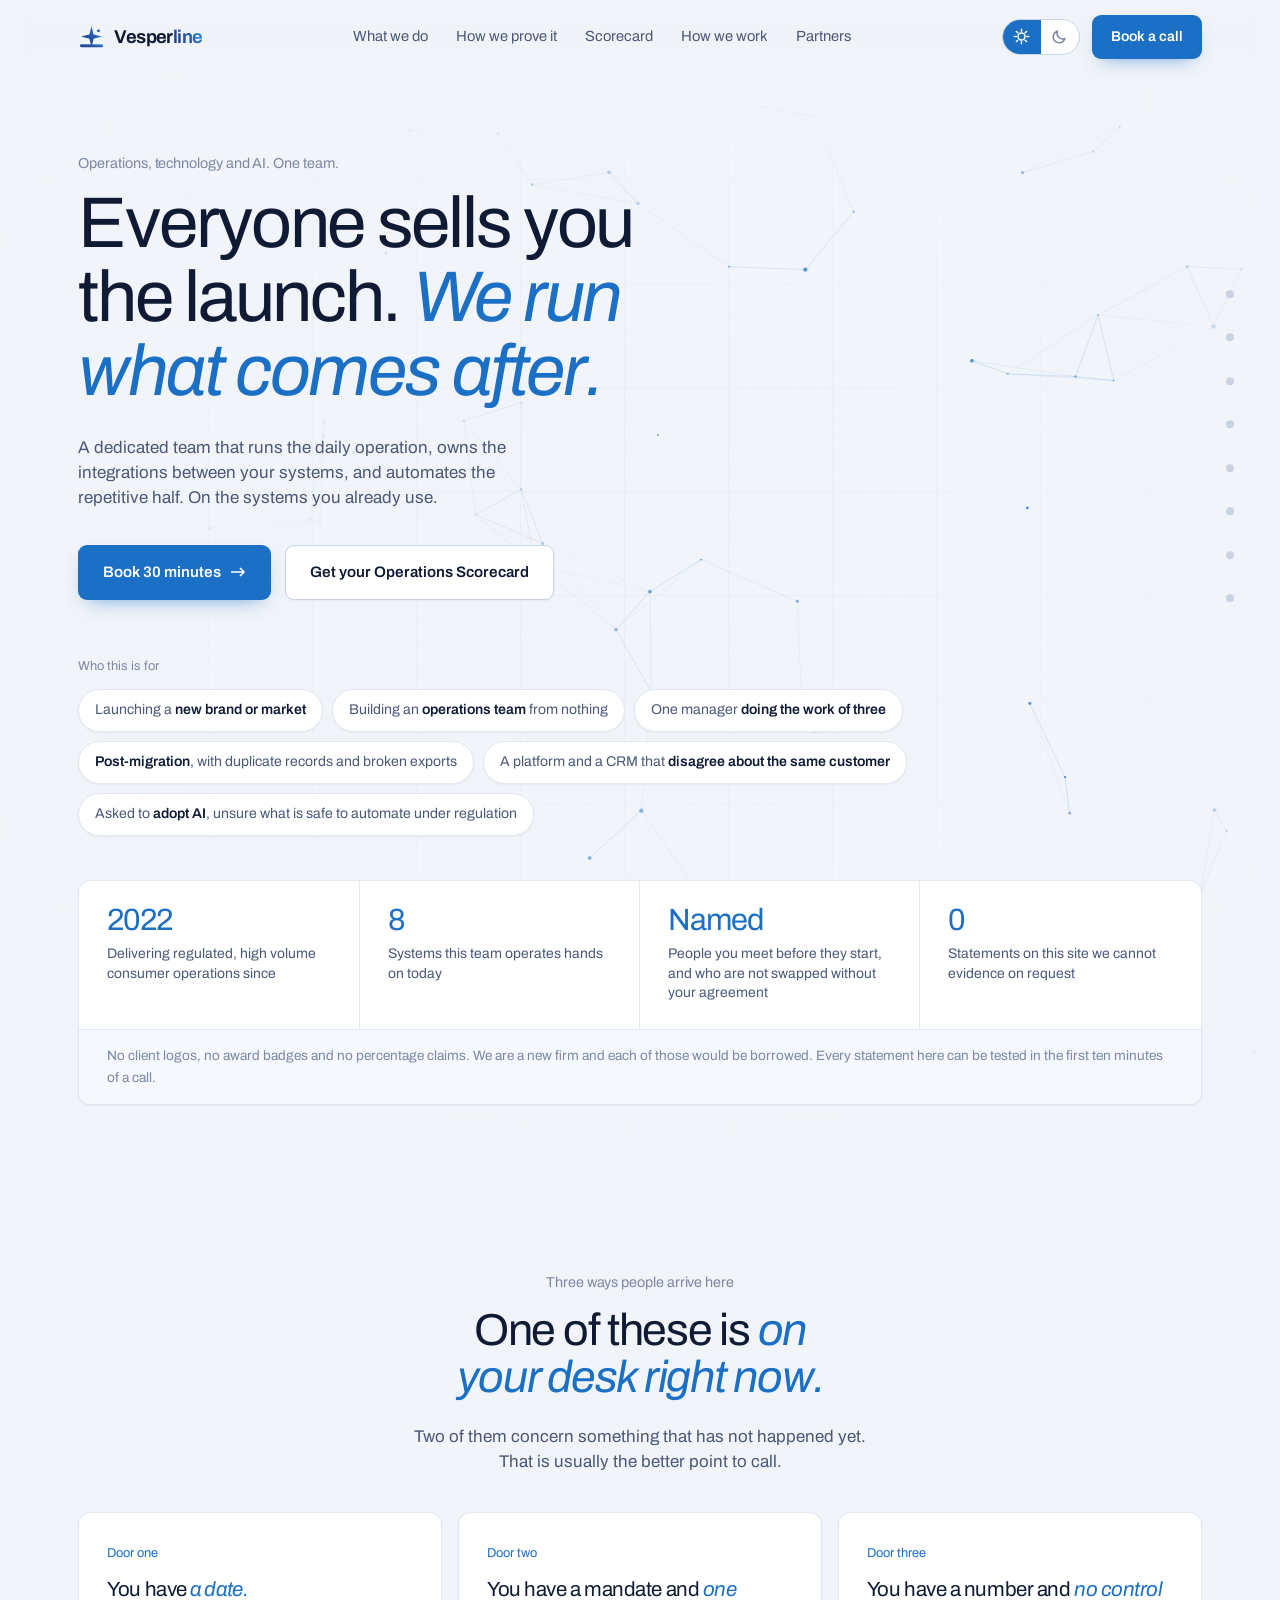
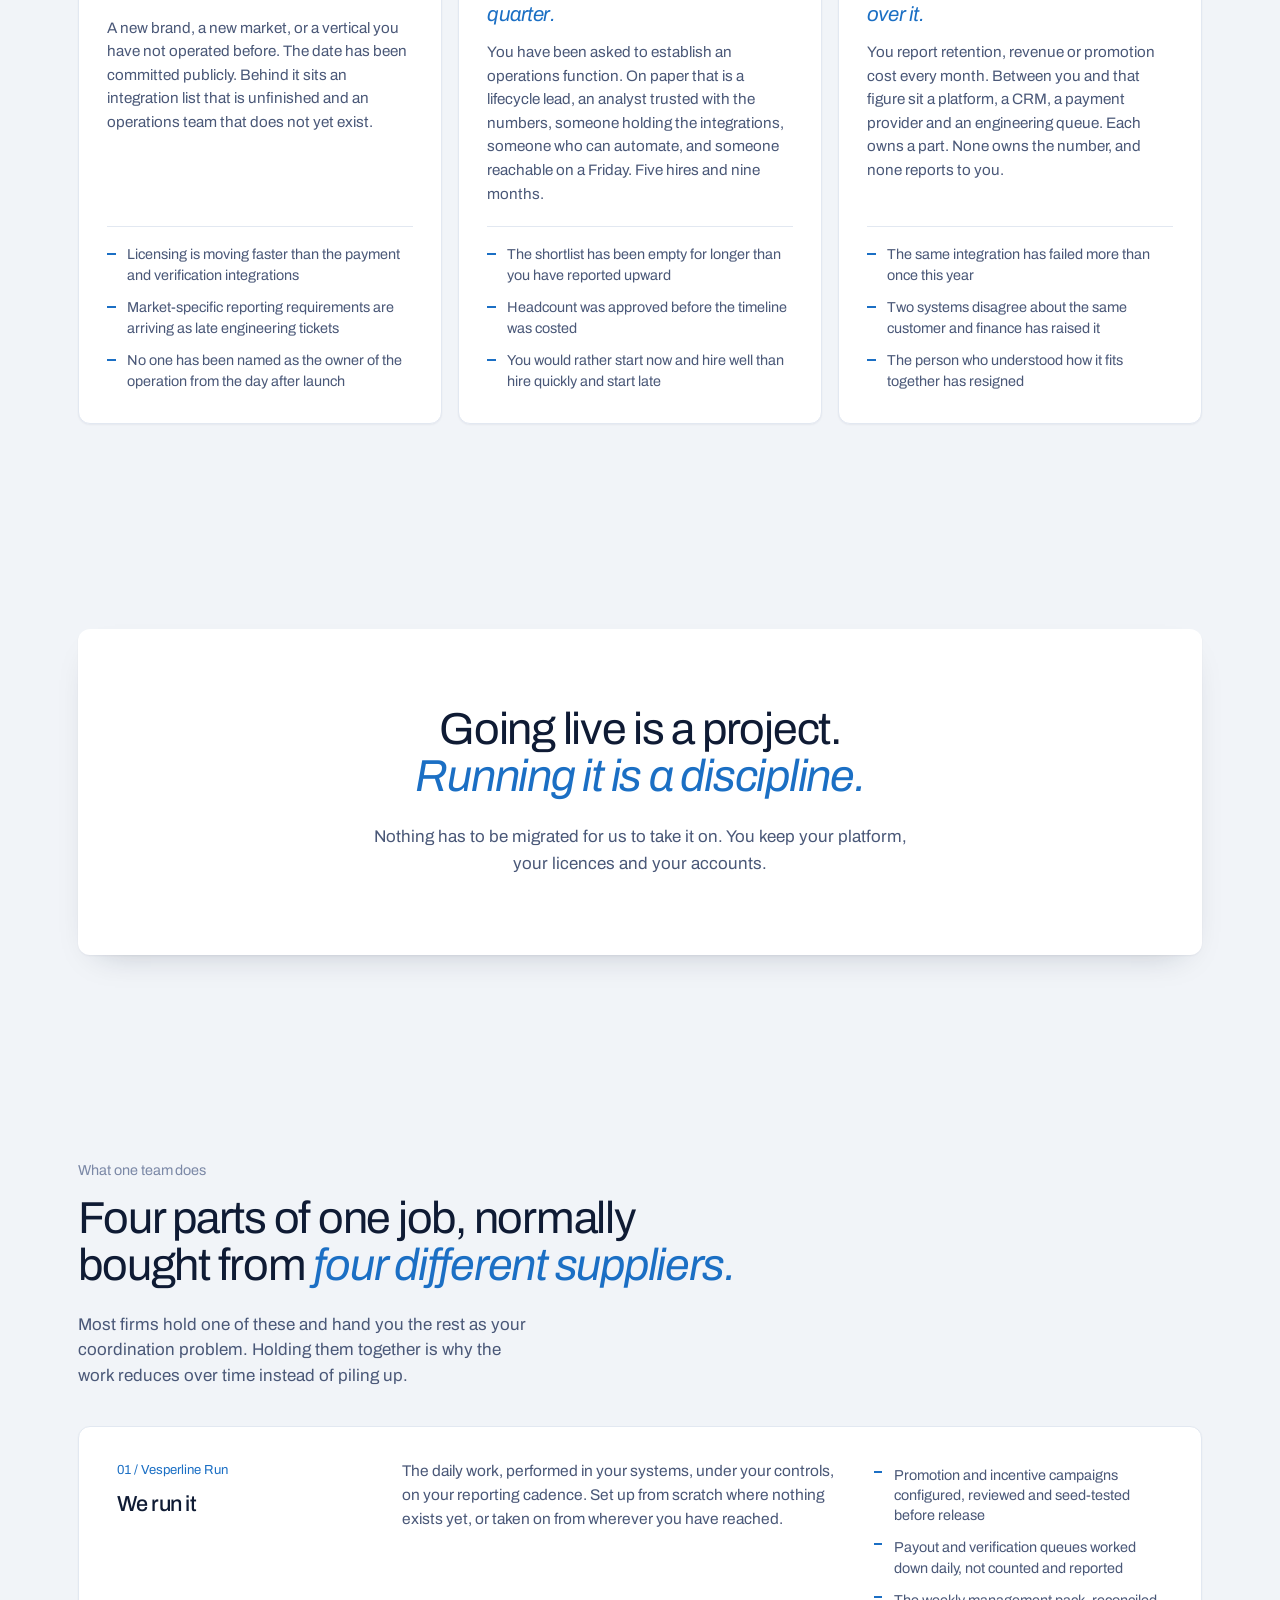
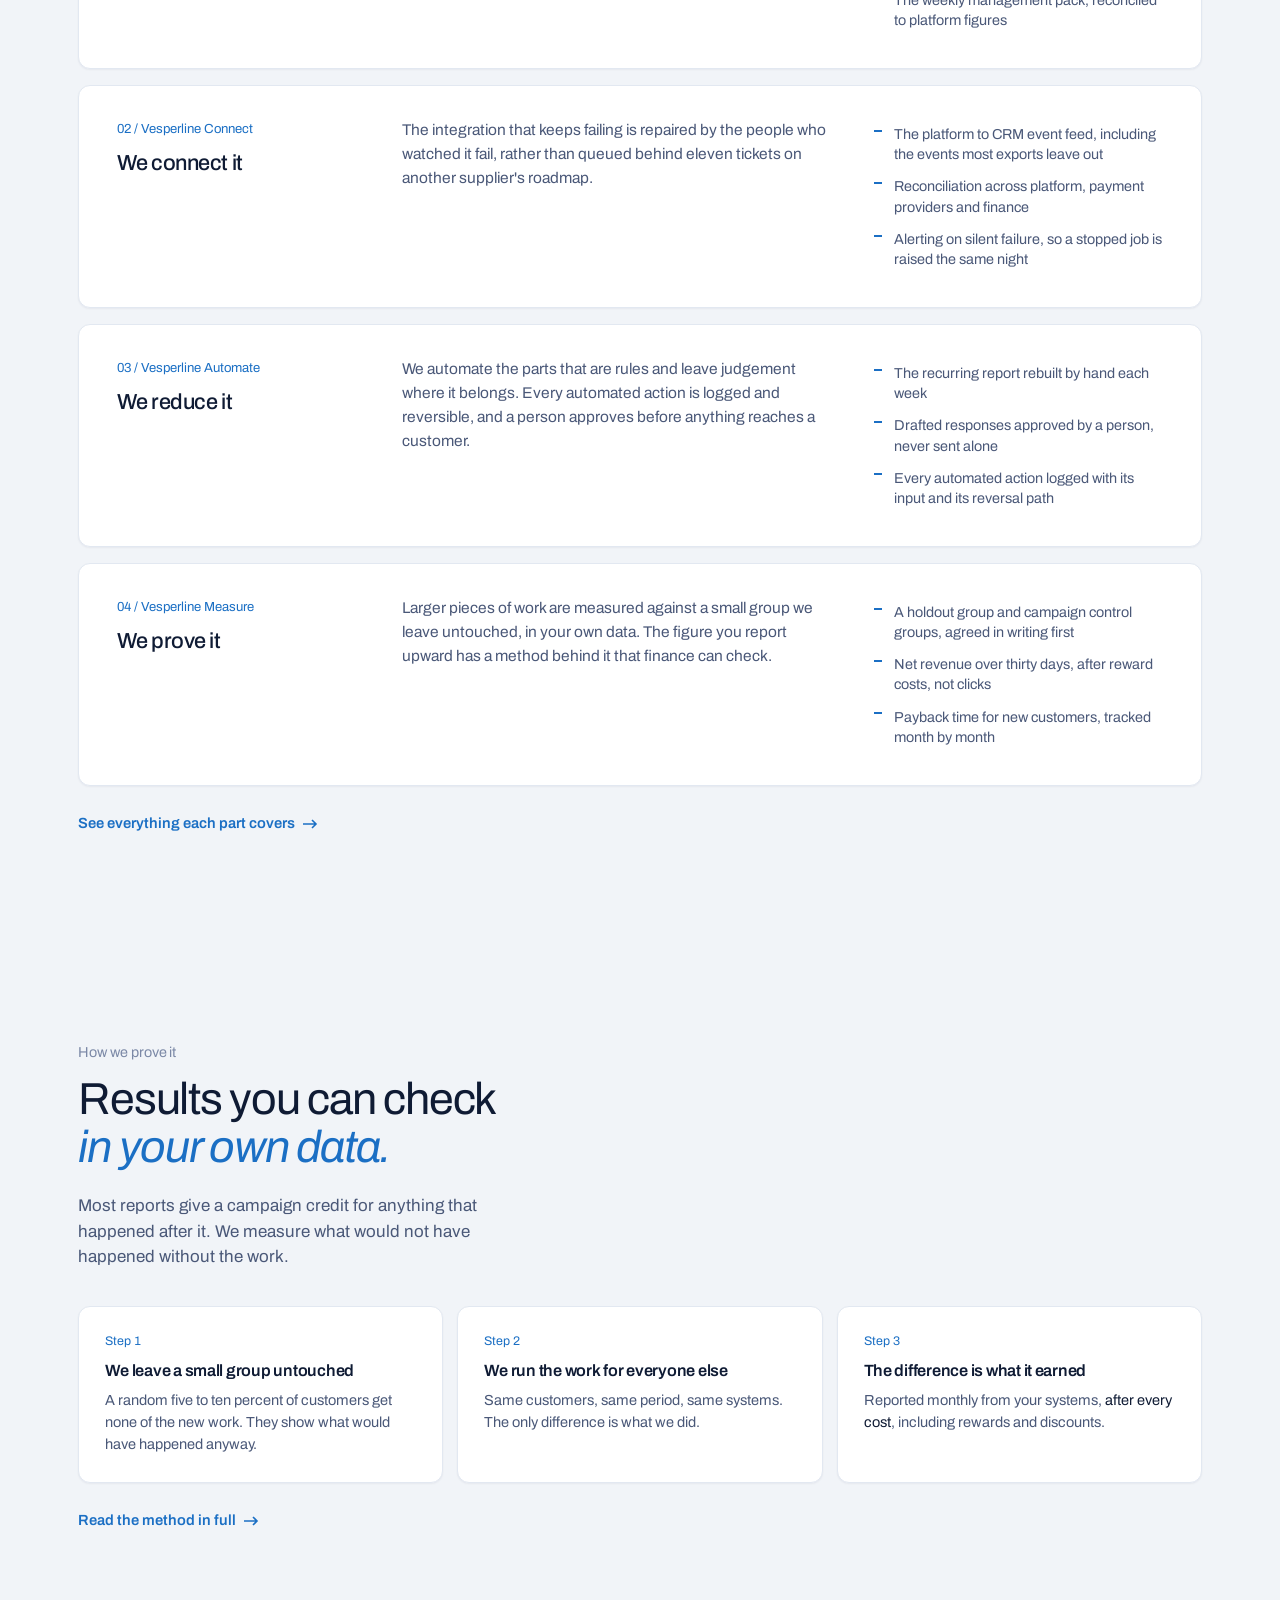
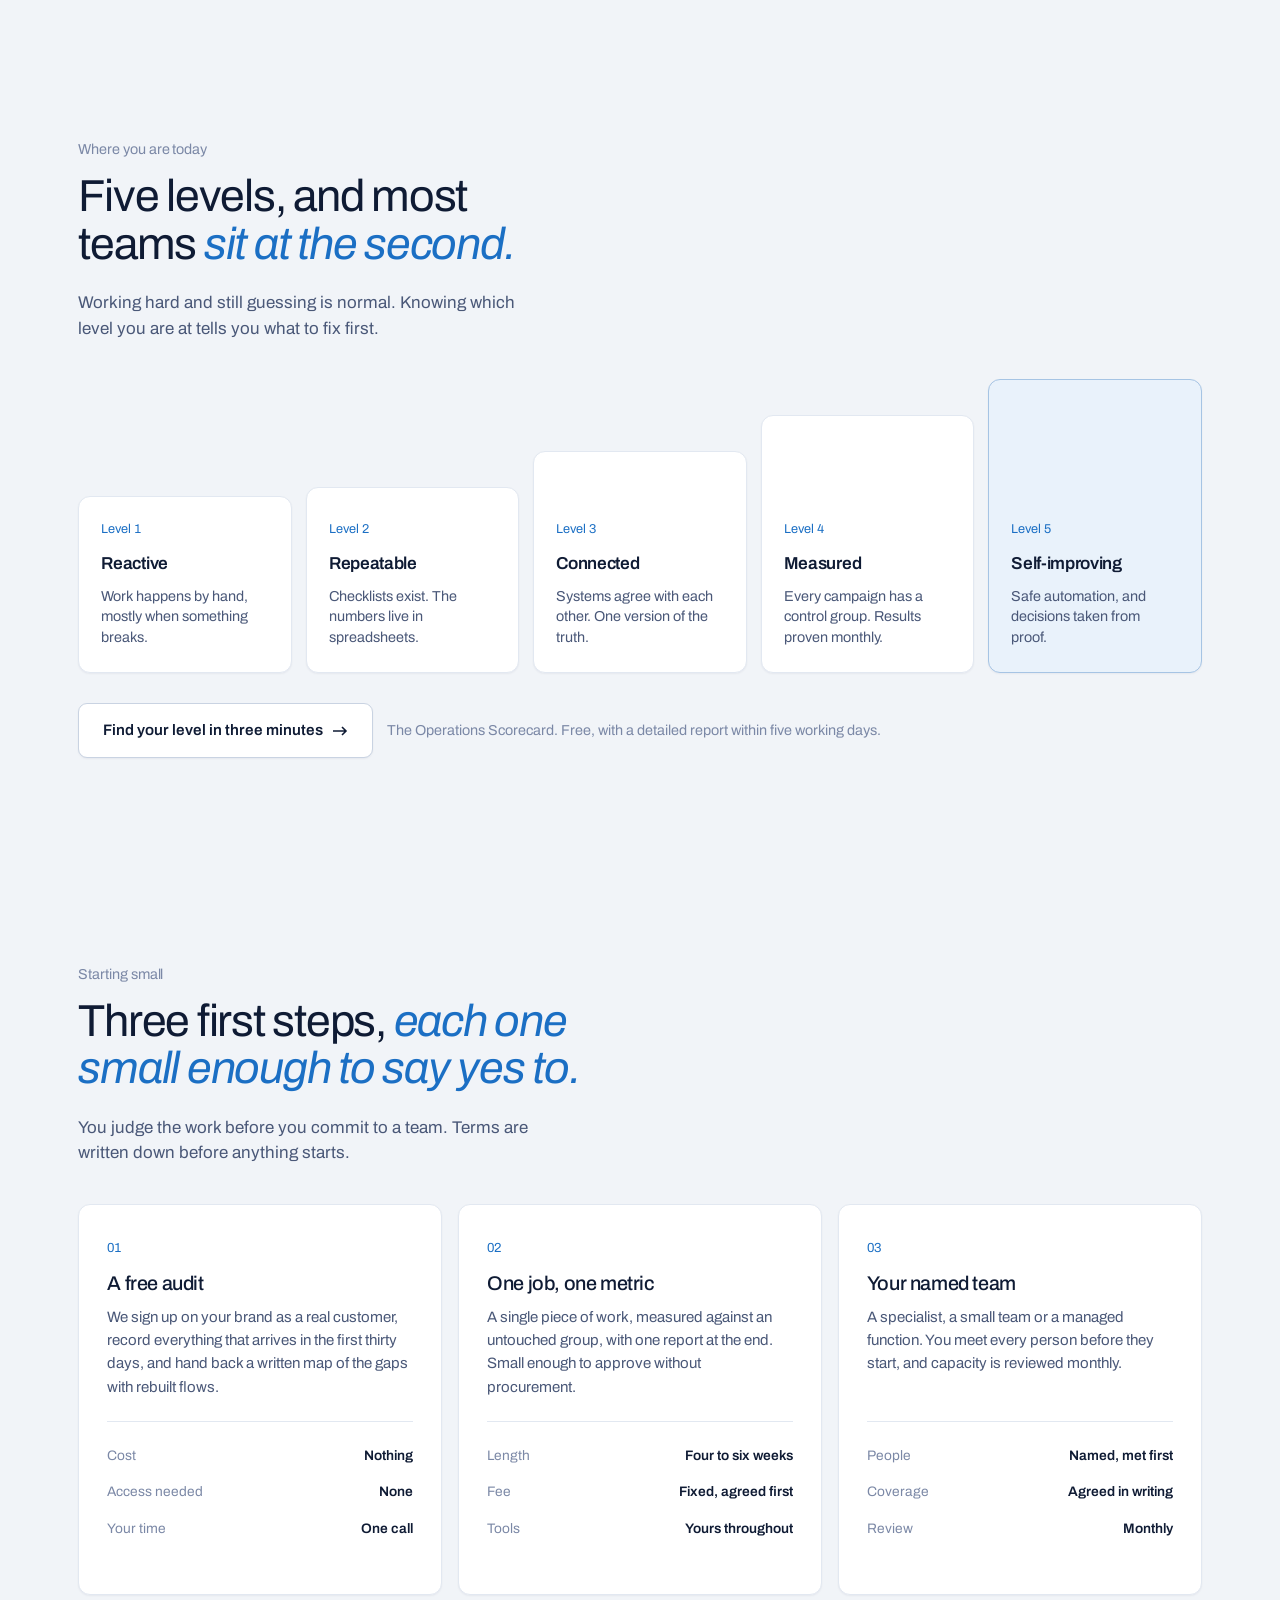
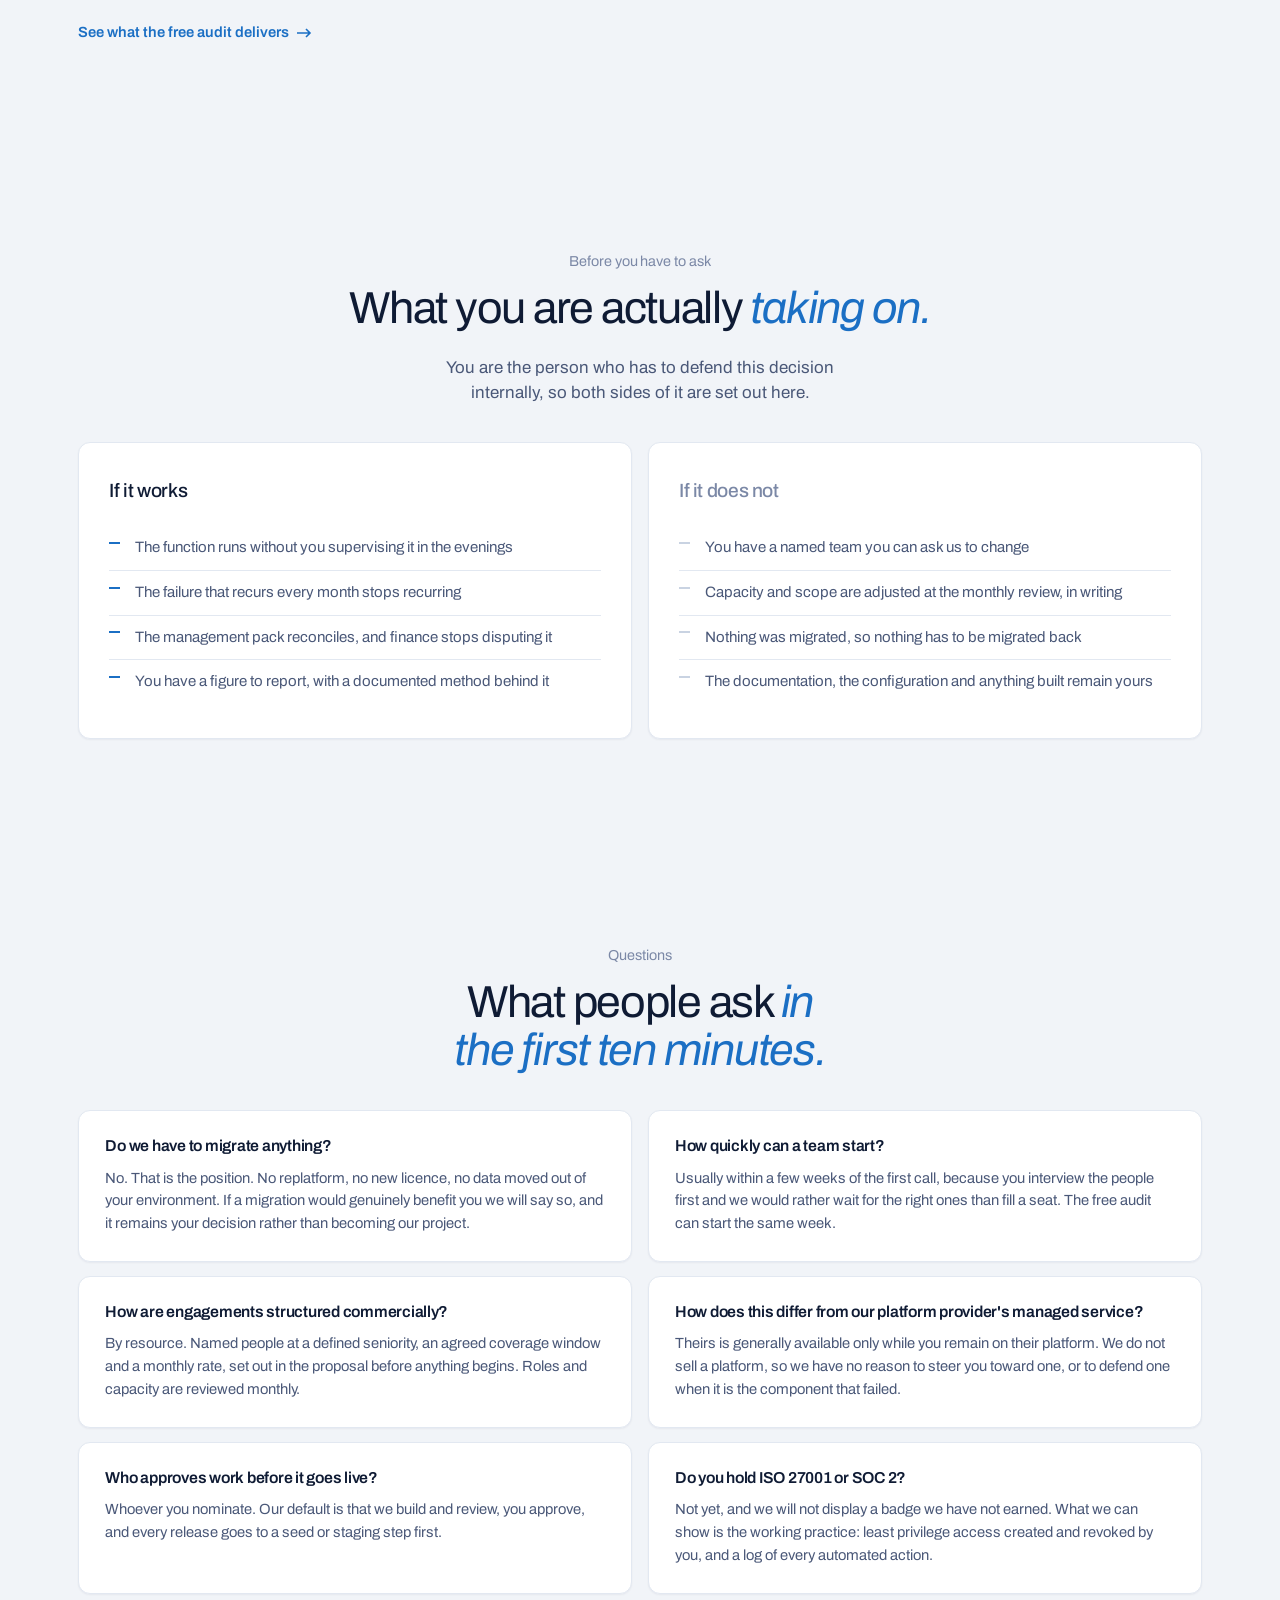
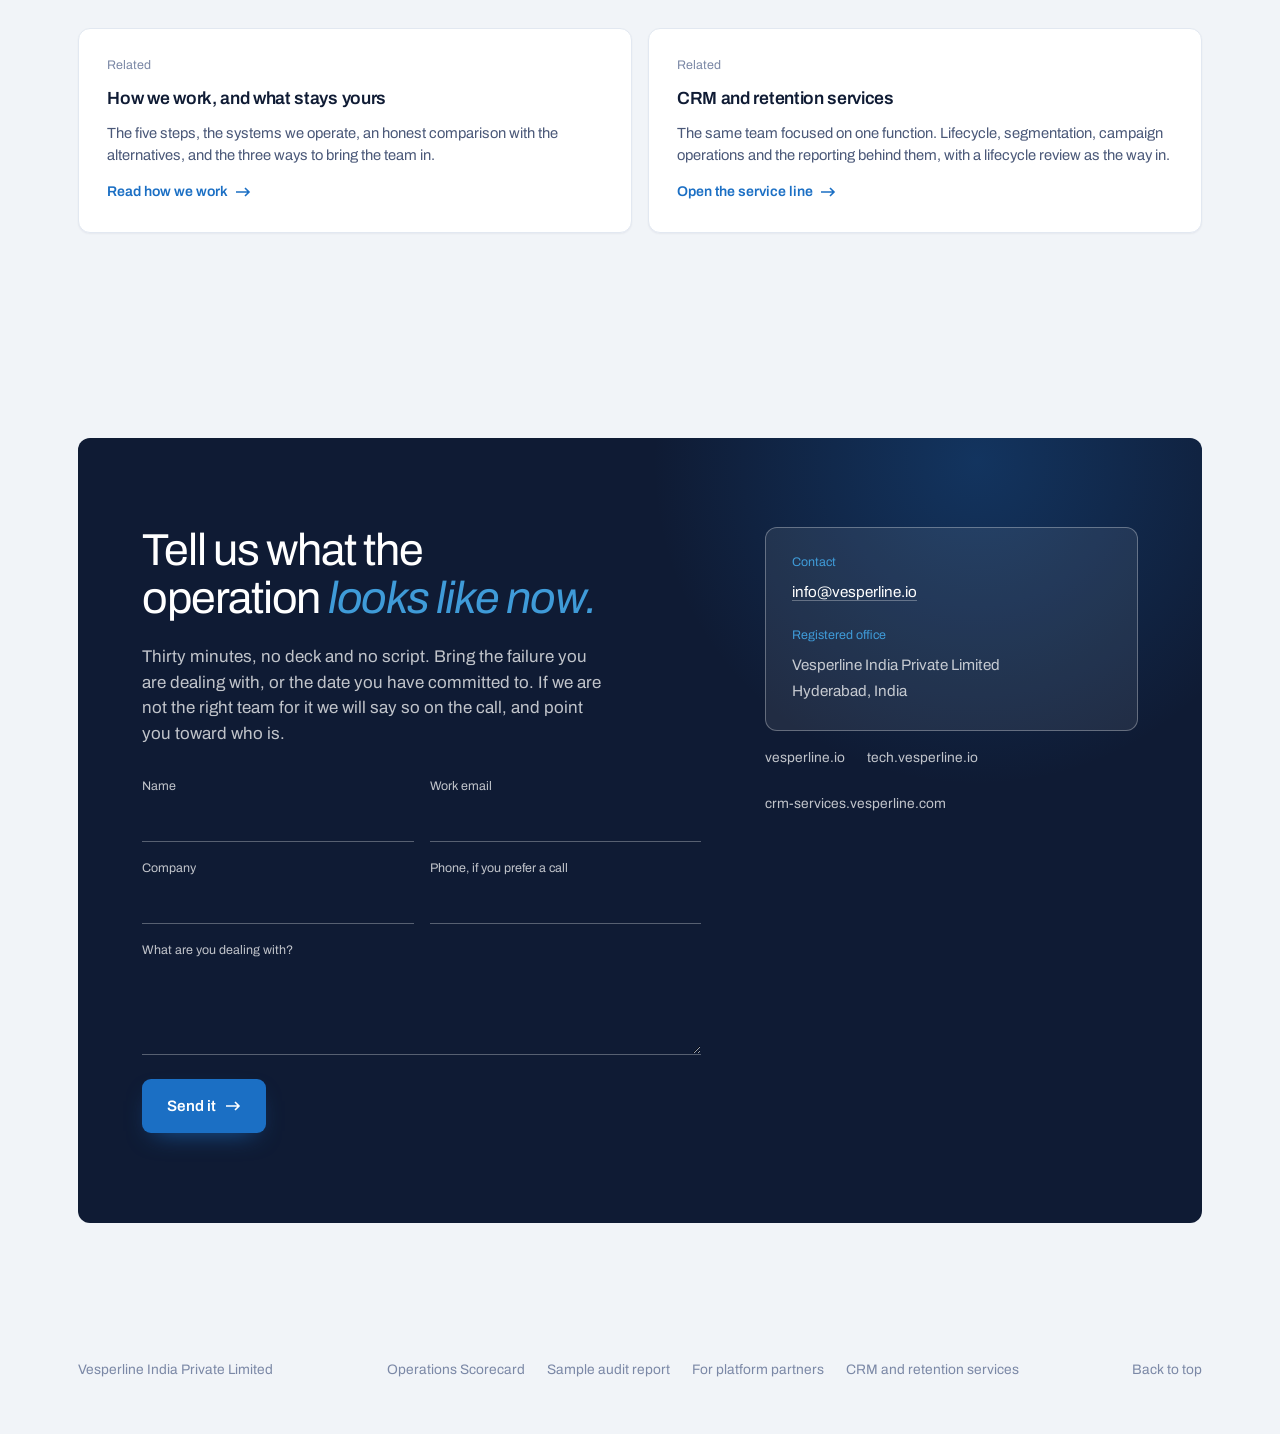
==== commit 1e49dfc4: "Rebuild on the brand system: Archivo, live tokens, FormSubmit scorecard" ====
--- a/index.html
+++ b/index.html
@@ -1,166 +1,380 @@
 <!doctype html>
-<html lang="en" data-theme="dark">
+<html lang="en">
 <head>
 <meta charset="utf-8">
 <meta name="viewport" content="width=device-width, initial-scale=1">
-<title>Vesperline | We run what comes after the launch</title>
-<meta name="description" content="A dedicated team that runs daily operations, connects your systems and automates repetitive work, on the stack you already own. Results proven in your own data.">
+<title>Vesperline</title>
+<meta name="description" content="A dedicated team that runs the daily operation, owns the integrations between your systems and automates the repetitive half, on the systems you already use. Results proven in your own data.">
+<meta name="theme-color" content="#F1F4F8" media="(prefers-color-scheme: light)">
+<meta name="theme-color" content="#060B18" media="(prefers-color-scheme: dark)">
 <link rel="canonical" href="https://vesperline.io/">
+<link rel="icon" href="data:image/svg+xml,%3Csvg xmlns='http://www.w3.org/2000/svg' viewBox='0 0 56 56'%3E%3Cdefs%3E%3ClinearGradient id='g' x1='0%25' y1='100%25' x2='100%25' y2='0%25'%3E%3Cstop offset='0%25' stop-color='%231E3A8A'/%3E%3Cstop offset='52%25' stop-color='%232456A8'/%3E%3Cstop offset='100%25' stop-color='%233F9BD8'/%3E%3C/linearGradient%3E%3C/defs%3E%3Cg transform='translate(28,26)'%3E%3Crect x='-24' y='16' width='48' height='6' rx='3' fill='url(%23g)'/%3E%3Cpath d='M0 -22 L4.4 -4.4 L22 0 L4.4 4.4 L0 22 L-4.4 4.4 L-22 0 L-4.4 -4.4 Z' fill='url(%23g)'/%3E%3C/g%3E%3C/svg%3E">
 <meta property="og:type" content="website">
 <meta property="og:site_name" content="Vesperline">
-<meta property="og:title" content="Vesperline | We run what comes after the launch">
-<meta property="og:description" content="A dedicated team that runs daily operations, connects your systems and automates repetitive work, on the stack you already own. Results proven in your own data.">
+<meta property="og:title" content="Vesperline">
+<meta property="og:description" content="A dedicated team that runs the daily operation, owns the integrations between your systems and automates the repetitive half, on the systems you already use. Results proven in your own data.">
 <meta property="og:url" content="https://vesperline.io/">
 <meta name="twitter:card" content="summary">
-<link rel="icon" href="data:image/svg+xml,%3Csvg viewBox='0 0 32 32' xmlns='http://www.w3.org/2000/svg'%3E%3Cdefs%3E%3ClinearGradient id='lg' x1='0' x2='1'%3E%3Cstop offset='0' stop-color='%232E6BC4'/%3E%3Cstop offset='.6' stop-color='%235FC4F0'/%3E%3Cstop offset='1' stop-color='%238FDBFA'/%3E%3C/linearGradient%3E%3C/defs%3E%3Cpath d='M16 3 L18.2 11.8 L27 14 L18.2 16.2 L16 25 L13.8 16.2 L5 14 L13.8 11.8 Z' fill='url(%23lg)'/%3E%3Crect x='3' y='27' width='26' height='2.2' rx='1.1' fill='url(%23lg)'/%3E%3C/svg%3E">
-<script>try{var t=localStorage.getItem('vl-theme');if(t)document.documentElement.setAttribute('data-theme',t);}catch(e){}</script>
+<meta name="robots" content="index, follow">
 <link rel="preconnect" href="https://fonts.googleapis.com">
 <link rel="preconnect" href="https://fonts.gstatic.com" crossorigin>
-<link href="https://fonts.googleapis.com/css2?family=Bricolage+Grotesque:opsz,wght@12..96,400;12..96,500;12..96,600&family=Figtree:wght@400;500;600&display=swap" rel="stylesheet">
+<link rel="stylesheet" href="https://fonts.googleapis.com/css2?family=Archivo:ital,wdth,wght@0,62..125,300..700;1,62..125,300..700&display=swap">
 <link rel="stylesheet" href="/styles.css">
-<script type="application/ld+json">{"@context": "https://schema.org", "@type": "Organization", "name": "Vesperline", "url": "https://vesperline.io/", "email": "info@vesperline.io", "description": "A dedicated team that runs daily operations, connects systems and automates repetitive work for consumer businesses, on the stack they already own."}</script>
+<script>
+(function(){var r=document.documentElement;r.classList.add('js');var s=null;
+try{s=localStorage.getItem('vsp-mode');}catch(e){}
+if(!s){s=(window.matchMedia&&window.matchMedia('(prefers-color-scheme: dark)').matches)?'night':'day';}
+r.dataset.mode=s;})();
+</script>
+<script type="application/ld+json">{"@context":"https://schema.org","@type":"Organization","name":"Vesperline","legalName":"Vesperline India Private Limited","url":"https://vesperline.io/","email":"info@vesperline.io"}</script>
 </head>
 <body>
-<a class="skip" href="#main">Skip to content</a>
-<header class="site-head">
-  <div class="wrap nav">
-    <a class="brand" href="/" aria-label="Vesperline home"><svg viewBox="0 0 32 32" aria-hidden="true"><defs><linearGradient id="lg" x1="0" x2="1"><stop offset="0" stop-color="#2E6BC4"/><stop offset=".6" stop-color="#5FC4F0"/><stop offset="1" stop-color="#8FDBFA"/></linearGradient></defs><path d="M16 3 L18.2 11.8 L27 14 L18.2 16.2 L16 25 L13.8 16.2 L5 14 L13.8 11.8 Z" fill="url(#lg)"/><rect x="3" y="27" width="26" height="2.2" rx="1.1" fill="url(#lg)"/></svg><span>Vesper<span class="l2">line</span></span></a>
-    <nav class="nav-links" aria-label="Main">
-      <a href="/services">Services</a>
-      <a href="/proof">How we prove results</a>
+
+<header class="top" id="top">
+  <div class="shell top-in">
+    <a class="mark" href="/" aria-label="Vesperline, home"><svg viewBox="0 0 56 56" aria-hidden="true"><defs><linearGradient id="bg1" x1="0%" y1="100%" x2="100%" y2="0%"><stop offset="0%" stop-color="var(--brand1)"/><stop offset="52%" stop-color="var(--brand2)"/><stop offset="100%" stop-color="var(--brand3)"/></linearGradient></defs><g transform="translate(28,26)"><rect x="-24" y="16" width="48" height="6" rx="3" fill="url(#bg1)"/><path d="M0 -22 L4.4 -4.4 L22 0 L4.4 4.4 L0 22 L-4.4 4.4 L-22 0 L-4.4 -4.4 Z" fill="url(#bg1)"/><circle cx="14.5" cy="-11.8" r="3" fill="var(--glint)"/></g></svg><span class="wm">Vesper<i>line</i></span></a>
+    <nav class="topnav" id="topnav" aria-label="Primary">
+      <a href="/services">What we do</a>
+      <a href="/proof">How we prove it</a>
       <a href="/scorecard">Scorecard</a>
+      <a href="/how-we-work">How we work</a>
       <a href="/partners">Partners</a>
-      <a href="/how-we-work">How we work</a>
     </nav>
-    <div class="nav-end">
-      <button class="theme" type="button" aria-label="Switch theme"><svg class="moon" viewBox="0 0 24 24" fill="none" stroke="currentColor" stroke-width="1.8" stroke-linecap="round" stroke-linejoin="round"><path d="M20 14.5A8 8 0 0 1 9.5 4a8 8 0 1 0 10.5 10.5z"/></svg><svg class="sun" viewBox="0 0 24 24" fill="none" stroke="currentColor" stroke-width="1.8" stroke-linecap="round"><circle cx="12" cy="12" r="4.2"/><path d="M12 2.5v2.2M12 19.3v2.2M2.5 12h2.2M19.3 12h2.2M5.3 5.3l1.6 1.6M17.1 17.1l1.6 1.6M5.3 18.7l1.6-1.6M17.1 6.9l1.6-1.6"/></svg></button>
-      <a class="btn btn-primary" href="/contact">Book 30 minutes</a>
-      <button class="menu" type="button" aria-label="Open menu" aria-expanded="false"><svg viewBox="0 0 24 24" fill="none" stroke="currentColor" stroke-width="2" stroke-linecap="round"><path d="M4 7h16M4 12h16M4 17h16"/></svg></button>
+    <div class="topright">
+      <div class="seg" role="group" aria-label="Board mode">
+        <button type="button" id="mDay" aria-pressed="true" aria-label="Day" title="Day">
+          <svg viewBox="0 0 20 20" aria-hidden="true" class="sign"><circle cx="10" cy="10" r="4.1"/><path d="M10 1.4v2.4M10 16.2v2.4M1.4 10h2.4M16.2 10h2.4M4 4l1.7 1.7M14.3 14.3 16 16M16 4l-1.7 1.7M5.7 14.3 4 16"/></svg>
+        </button>
+        <button type="button" id="mNight" aria-pressed="false" aria-label="Night" title="Night">
+          <svg viewBox="0 0 20 20" aria-hidden="true" class="sign"><path d="M16.2 12.6A7 7 0 0 1 7.4 3.8a7 7 0 1 0 8.8 8.8Z"/></svg>
+        </button>
+      </div>
+      <a class="btn fill" href="/contact" style="padding:10px 18px;font-size:.88rem">Book a call</a>
+      <button class="burger" id="burger" type="button" aria-expanded="false" aria-controls="topnav">Menu</button>
     </div>
   </div>
 </header>
-<main id="main">
-
-<section class="hero">
-  <div class="wrap">
-    <h1>Everyone sells you the launch. <span class="second">We run what comes after.</span></h1>
-    <p class="lede">A dedicated team that runs your daily operations, connects your systems and automates the repetitive work, on the stack you already own. Nothing to install, nothing to migrate.</p>
-    <div class="ctas">
-      <a class="btn btn-primary" href="/scorecard">Get your Operations Scorecard</a>
-      <a class="btn btn-quiet" href="/contact">Book 30 minutes</a>
+<nav class="rail" id="rail" aria-label="Sections">
+  <ol>
+    <li data-t="you"><a href="#you">Is this you</a></li>
+    <li data-t="work"><a href="#work">What we do</a></li>
+    <li data-t="proof"><a href="#proof">How we prove it</a></li>
+    <li data-t="level"><a href="#level">Your level</a></li>
+    <li data-t="start"><a href="#start">Start small</a></li>
+    <li data-t="safe"><a href="#safe">If it fails</a></li>
+    <li data-t="faq"><a href="#faq">Questions</a></li>
+    <li data-t="contact"><a href="#contact">Book it</a></li>
+  </ol>
+</nav>
+
+<main id="home">
+  <section class="hero">
+    <div class="hero-bg" aria-hidden="true">
+      <div class="hero-grid"></div>
+      <canvas id="stars"></canvas>
     </div>
-    <div class="horizon" aria-hidden="true">
-      <svg viewBox="0 0 1064 90" preserveAspectRatio="none">
-        <defs><linearGradient id="hg" x1="0" x2="1"><stop offset="0" stop-color="#2E6BC4"/><stop offset=".6" stop-color="#5FC4F0"/><stop offset="1" stop-color="#8FDBFA"/></linearGradient></defs>
-        <line class="pre" x1="0" y1="50" x2="300" y2="50"/>
-        <line class="glow" x1="300" y1="50" x2="1064" y2="50"/>
-        <line class="post" x1="300" y1="50" x2="1064" y2="50"/>
-        <circle class="pin" cx="300" cy="50" r="7"/>
-        <text x="0" y="82">Build and launch</text>
-        <text x="300" y="24" text-anchor="middle">Go-live</text>
-        <text class="t-post" x="1064" y="82" text-anchor="end">Operations, every day after. This is our part.</text>
-        <path class="star" d="M1046 30 L1049 41 L1060 44 L1049 47 L1046 58 L1043 47 L1032 44 L1043 41 Z" transform="translate(0,6)"/>
-      </svg>
+    <div class="shell">
+      <div class="hero-in">
+        <p class="eyebrow rv">Operations, technology and AI. One team.</p>
+        <h1 class="d1 rv">Everyone sells you the launch. <em class="a">We run what comes after.</em></h1>
+        <p class="lead rv">A dedicated team that runs the daily operation, owns the integrations between your systems, and automates the repetitive half. On the systems you already use.</p>
+        <div class="hero-act rv">
+          <a class="btn fill" href="/contact">Book 30 minutes <svg viewBox="0 0 15 10" fill="none" stroke="currentColor" stroke-width="1.6" aria-hidden="true"><path d="M0 5h13M9 1l4 4-4 4"/></svg></a>
+          <a class="btn line" href="/scorecard">Get your Operations Scorecard</a>
+        </div>
+      </div>
+      <div class="who-for rv">
+        <div class="k">Who this is for</div>
+        <ul>
+          <li>Launching a <b>new brand or market</b></li>
+          <li>Building an <b>operations team</b> from nothing</li>
+          <li>One manager <b>doing the work of three</b></li>
+          <li><b>Post-migration</b>, with duplicate records and broken exports</li>
+          <li>A platform and a CRM that <b>disagree about the same customer</b></li>
+          <li>Asked to <b>adopt AI</b>, unsure what is safe to automate under regulation</li>
+        </ul>
+      </div>
+      <div class="trust rv">
+        <ol>
+          <li><div class="c">2022</div><div class="l">Delivering regulated, high volume consumer operations since</div></li>
+          <li><div class="c num">8</div><div class="l">Systems this team operates hands on today</div></li>
+          <li><div class="c">Named</div><div class="l">People you meet before they start, and who are not swapped without your agreement</div></li>
+          <li><div class="c num">0</div><div class="l">Statements on this site we cannot evidence on request</div></li>
+        </ol>
+        <div class="foot">No client logos, no award badges and no percentage claims. We are a new firm and each of those would be borrowed. Every statement here can be tested in the first ten minutes of a call.</div>
+      </div>
     </div>
+  </section>
+
+  <div class="shell">
+
+    <section class="sec" id="you">
+      <div class="centered">
+        <p class="eyebrow rv">Three ways people arrive here</p>
+        <h2 class="d2 head rv">One of these is <em class="a">on your desk right now.</em></h2>
+        <p class="lead sec-lead rv">Two of them concern something that has not happened yet. That is usually the better point to call.</p>
+      </div>
+      <div class="doors">
+        <article class="door rv">
+          <div class="k">Door one</div>
+          <h3>You have <em>a date.</em></h3>
+          <p>A new brand, a new market, or a vertical you have not operated before. The date has been committed publicly. Behind it sits an integration list that is unfinished and an operations team that does not yet exist.</p>
+          <ul>
+            <li>Licensing is moving faster than the payment and verification integrations</li>
+            <li>Market-specific reporting requirements are arriving as late engineering tickets</li>
+            <li>No one has been named as the owner of the operation from the day after launch</li>
+          </ul>
+        </article>
+        <article class="door rv">
+          <div class="k">Door two</div>
+          <h3>You have a mandate and <em>one quarter.</em></h3>
+          <p>You have been asked to establish an operations function. On paper that is a lifecycle lead, an analyst trusted with the numbers, someone holding the integrations, someone who can automate, and someone reachable on a Friday. Five hires and nine months.</p>
+          <ul>
+            <li>The shortlist has been empty for longer than you have reported upward</li>
+            <li>Headcount was approved before the timeline was costed</li>
+            <li>You would rather start now and hire well than hire quickly and start late</li>
+          </ul>
+        </article>
+        <article class="door rv">
+          <div class="k">Door three</div>
+          <h3>You have a number and <em>no control over it.</em></h3>
+          <p>You report retention, revenue or promotion cost every month. Between you and that figure sit a platform, a CRM, a payment provider and an engineering queue. Each owns a part. None owns the number, and none reports to you.</p>
+          <ul>
+            <li>The same integration has failed more than once this year</li>
+            <li>Two systems disagree about the same customer and finance has raised it</li>
+            <li>The person who understood how it fits together has resigned</li>
+          </ul>
+        </article>
+      </div>
+    </section>
+
+    <section class="sec">
+      <div class="band rv">
+        <h2 class="d2">Going live is a project. <em class="a">Running it is a discipline.</em></h2>
+        <p class="sub">Nothing has to be migrated for us to take it on. You keep your platform, your licences and your accounts.</p>
+      </div>
+    </section>
+
+    <section class="sec" id="work">
+      <p class="eyebrow rv">What one team does</p>
+      <h2 class="d2 head rv">Four parts of one job, normally bought from <em class="a">four different suppliers.</em></h2>
+      <p class="lead sec-lead rv">Most firms hold one of these and hand you the rest as your coordination problem. Holding them together is why the work reduces over time instead of piling up.</p>
+      <div class="rows">
+        <article class="prow rv">
+          <div>
+            <div class="n">01 / Vesperline Run</div>
+            <h3>We run it</h3>
+          </div>
+          <p>The daily work, performed in your systems, under your controls, on your reporting cadence. Set up from scratch where nothing exists yet, or taken on from wherever you have reached.</p>
+          <ul><li>Promotion and incentive campaigns configured, reviewed and seed-tested before release</li><li>Payout and verification queues worked down daily, not counted and reported</li><li>The weekly management pack, reconciled to platform figures</li></ul>
+        </article>
+
+        <article class="prow rv">
+          <div>
+            <div class="n">02 / Vesperline Connect</div>
+            <h3>We connect it</h3>
+          </div>
+          <p>The integration that keeps failing is repaired by the people who watched it fail, rather than queued behind eleven tickets on another supplier's roadmap.</p>
+          <ul><li>The platform to CRM event feed, including the events most exports leave out</li><li>Reconciliation across platform, payment providers and finance</li><li>Alerting on silent failure, so a stopped job is raised the same night</li></ul>
+        </article>
+
+        <article class="prow rv">
+          <div>
+            <div class="n">03 / Vesperline Automate</div>
+            <h3>We reduce it</h3>
+          </div>
+          <p>We automate the parts that are rules and leave judgement where it belongs. Every automated action is logged and reversible, and a person approves before anything reaches a customer.</p>
+          <ul><li>The recurring report rebuilt by hand each week</li><li>Drafted responses approved by a person, never sent alone</li><li>Every automated action logged with its input and its reversal path</li></ul>
+        </article>
+
+        <article class="prow rv">
+          <div>
+            <div class="n">04 / Vesperline Measure</div>
+            <h3>We prove it</h3>
+          </div>
+          <p>Larger pieces of work are measured against a small group we leave untouched, in your own data. The figure you report upward has a method behind it that finance can check.</p>
+          <ul><li>A holdout group and campaign control groups, agreed in writing first</li><li>Net revenue over thirty days, after reward costs, not clicks</li><li>Payback time for new customers, tracked month by month</li></ul>
+        </article>
+
+      </div>
+      <a class="go rv" href="/services">See everything each part covers <svg viewBox="0 0 15 10" fill="none" stroke="currentColor" stroke-width="1.6" aria-hidden="true"><path d="M0 5h13M9 1l4 4-4 4"/></svg></a>
+    </section>
+
+    <section class="sec" id="proof">
+      <p class="eyebrow rv">How we prove it</p>
+      <h2 class="d2 head rv">Results you can check <em class="a">in your own data.</em></h2>
+      <p class="lead sec-lead rv">Most reports give a campaign credit for anything that happened after it. We measure what would not have happened without the work.</p>
+      <div class="press">
+        <article class="rv"><div class="n">Step 1</div><h3>We leave a small group untouched</h3><p>A random five to ten percent of customers get none of the new work. They show what would have happened anyway.</p></article>
+        <article class="rv"><div class="n">Step 2</div><h3>We run the work for everyone else</h3><p>Same customers, same period, same systems. The only difference is what we did.</p></article>
+        <article class="rv"><div class="n">Step 3</div><h3>The difference is what it earned</h3><p>Reported monthly from your systems, <b>after every cost</b>, including rewards and discounts.</p></article>
+      </div>
+      <a class="go rv" href="/proof">Read the method in full <svg viewBox="0 0 15 10" fill="none" stroke="currentColor" stroke-width="1.6" aria-hidden="true"><path d="M0 5h13M9 1l4 4-4 4"/></svg></a>
+    </section>
+
+    <section class="sec" id="level">
+      <p class="eyebrow rv">Where you are today</p>
+      <h2 class="d2 head rv">Five levels, and most teams <em class="a">sit at the second.</em></h2>
+      <p class="lead sec-lead rv">Working hard and still guessing is normal. Knowing which level you are at tells you what to fix first.</p>
+      <div class="ladder">
+        <div class="rung rv"><div class="n">Level 1</div><h3>Reactive</h3><p>Work happens by hand, mostly when something breaks.</p></div>
+        <div class="rung rv"><div class="n">Level 2</div><h3>Repeatable</h3><p>Checklists exist. The numbers live in spreadsheets.</p></div>
+        <div class="rung rv"><div class="n">Level 3</div><h3>Connected</h3><p>Systems agree with each other. One version of the truth.</p></div>
+        <div class="rung rv"><div class="n">Level 4</div><h3>Measured</h3><p>Every campaign has a control group. Results proven monthly.</p></div>
+        <div class="rung rv"><div class="n">Level 5</div><h3>Self-improving</h3><p>Safe automation, and decisions taken from proof.</p></div>
+      </div>
+      <div class="ladder-act rv">
+        <a class="btn line" href="/scorecard">Find your level in three minutes <svg viewBox="0 0 15 10" fill="none" stroke="currentColor" stroke-width="1.6" aria-hidden="true"><path d="M0 5h13M9 1l4 4-4 4"/></svg></a>
+        <span class="note">The Operations Scorecard. Free, with a detailed report within five working days.</span>
+      </div>
+    </section>
+
+    <section class="sec" id="start">
+      <p class="eyebrow rv">Starting small</p>
+      <h2 class="d2 head rv">Three first steps, <em class="a">each one small enough to say yes to.</em></h2>
+      <p class="lead sec-lead rv">You judge the work before you commit to a team. Terms are written down before anything starts.</p>
+      <div class="pilots">
+        <article class="pilot rv">
+          <div class="n">01</div>
+          <h3>A free audit</h3>
+          <p>We sign up on your brand as a real customer, record everything that arrives in the first thirty days, and hand back a written map of the gaps with rebuilt flows.</p>
+          <dl>
+            <div><dt>Cost</dt><dd>Nothing</dd></div>
+            <div><dt>Access needed</dt><dd>None</dd></div>
+            <div><dt>Your time</dt><dd>One call</dd></div>
+          </dl>
+        </article>
+        <article class="pilot rv">
+          <div class="n">02</div>
+          <h3>One job, one metric</h3>
+          <p>A single piece of work, measured against an untouched group, with one report at the end. Small enough to approve without procurement.</p>
+          <dl>
+            <div><dt>Length</dt><dd>Four to six weeks</dd></div>
+            <div><dt>Fee</dt><dd>Fixed, agreed first</dd></div>
+            <div><dt>Tools</dt><dd>Yours throughout</dd></div>
+          </dl>
+        </article>
+        <article class="pilot rv">
+          <div class="n">03</div>
+          <h3>Your named team</h3>
+          <p>A specialist, a small team or a managed function. You meet every person before they start, and capacity is reviewed monthly.</p>
+          <dl>
+            <div><dt>People</dt><dd>Named, met first</dd></div>
+            <div><dt>Coverage</dt><dd>Agreed in writing</dd></div>
+            <div><dt>Review</dt><dd>Monthly</dd></div>
+          </dl>
+        </article>
+      </div>
+      <a class="go rv" href="/sample-report">See what the free audit delivers <svg viewBox="0 0 15 10" fill="none" stroke="currentColor" stroke-width="1.6" aria-hidden="true"><path d="M0 5h13M9 1l4 4-4 4"/></svg></a>
+    </section>
+
+    <section class="sec" id="safe">
+      <div class="centered">
+        <p class="eyebrow rv">Before you have to ask</p>
+        <h2 class="d2 head rv">What you are actually <em class="a">taking on.</em></h2>
+        <p class="lead sec-lead rv">You are the person who has to defend this decision internally, so both sides of it are set out here.</p>
+      </div>
+      <div class="risk">
+        <div class="rv">
+          <h3>If it works</h3>
+          <ul>
+            <li>The function runs without you supervising it in the evenings</li>
+            <li>The failure that recurs every month stops recurring</li>
+            <li>The management pack reconciles, and finance stops disputing it</li>
+            <li>You have a figure to report, with a documented method behind it</li>
+          </ul>
+        </div>
+        <div class="bad rv">
+          <h3>If it does not</h3>
+          <ul>
+            <li>You have a named team you can ask us to change</li>
+            <li>Capacity and scope are adjusted at the monthly review, in writing</li>
+            <li>Nothing was migrated, so nothing has to be migrated back</li>
+            <li>The documentation, the configuration and anything built remain yours</li>
+          </ul>
+        </div>
+      </div>
+    </section>
+
+    <section class="sec" id="faq">
+      <div class="centered">
+        <p class="eyebrow rv">Questions</p>
+        <h2 class="d2 head rv">What people ask <em class="a">in the first ten minutes.</em></h2>
+      </div>
+      <div class="faq">
+        <div class="rv"><h3>Do we have to migrate anything?</h3><p>No. That is the position. No replatform, no new licence, no data moved out of your environment. If a migration would genuinely benefit you we will say so, and it remains your decision rather than becoming our project.</p></div>
+        <div class="rv"><h3>How quickly can a team start?</h3><p>Usually within a few weeks of the first call, because you interview the people first and we would rather wait for the right ones than fill a seat. The free audit can start the same week.</p></div>
+        <div class="rv"><h3>How are engagements structured commercially?</h3><p>By resource. Named people at a defined seniority, an agreed coverage window and a monthly rate, set out in the proposal before anything begins. Roles and capacity are reviewed monthly.</p></div>
+        <div class="rv"><h3>How does this differ from our platform provider's managed service?</h3><p>Theirs is generally available only while you remain on their platform. We do not sell a platform, so we have no reason to steer you toward one, or to defend one when it is the component that failed.</p></div>
+        <div class="rv"><h3>Who approves work before it goes live?</h3><p>Whoever you nominate. Our default is that we build and review, you approve, and every release goes to a seed or staging step first.</p></div>
+        <div class="rv"><h3>Do you hold ISO 27001 or SOC 2?</h3><p>Not yet, and we will not display a badge we have not earned. What we can show is the working practice: least privilege access created and revoked by you, and a log of every automated action.</p></div>
+      </div>
+      <div class="xlinks">
+        <a class="xlink rv" href="/how-we-work">
+          <div class="k">Related</div>
+          <h3>How we work, and what stays yours</h3>
+          <p>The five steps, the systems we operate, an honest comparison with the alternatives, and the three ways to bring the team in.</p>
+          <span class="go">Read how we work <svg viewBox="0 0 15 10" fill="none" stroke="currentColor" stroke-width="1.6" aria-hidden="true"><path d="M0 5h13M9 1l4 4-4 4"/></svg></span>
+        </a>
+        <a class="xlink rv" href="https://crm-services.vesperline.com">
+          <div class="k">Related</div>
+          <h3>CRM and retention services</h3>
+          <p>The same team focused on one function. Lifecycle, segmentation, campaign operations and the reporting behind them, with a lifecycle review as the way in.</p>
+          <span class="go">Open the service line <svg viewBox="0 0 15 10" fill="none" stroke="currentColor" stroke-width="1.6" aria-hidden="true"><path d="M0 5h13M9 1l4 4-4 4"/></svg></span>
+        </a>
+      </div>
+    </section>
+
+    <section class="sec close" id="contact">
+      <div class="close-in has-form rv">
+        <div>
+          <h2 class="d2">Tell us what the operation <em class="a">looks like now.</em></h2>
+          <p class="lead" style="margin-top:22px">Thirty minutes, no deck and no script. Bring the failure you are dealing with, or the date you have committed to. If we are not the right team for it we will say so on the call, and point you toward who is.</p>
+          <form class="cform" data-subject="New enquiry from vesperline.io" data-topic="contact" novalidate>
+            <input type="text" name="_honey" class="hp" tabindex="-1" autocomplete="off" aria-hidden="true">
+            <div class="f2">
+              <label><span>Name</span><input type="text" name="name" required autocomplete="name"></label>
+              <label><span>Work email</span><input type="email" name="email" required autocomplete="email"></label>
+            </div>
+            <div class="f2">
+              <label><span>Company</span><input type="text" name="company" autocomplete="organization"></label>
+              <label><span>Phone, if you prefer a call</span><input type="tel" name="phone" autocomplete="tel"></label>
+            </div>
+            <label><span>What are you dealing with?</span><textarea name="message" rows="3" required></textarea></label>
+            <div class="fact">
+              <button class="btn fill" type="submit">Send it <svg viewBox="0 0 15 10" fill="none" stroke="currentColor" stroke-width="1.6" aria-hidden="true"><path d="M0 5h13M9 1l4 4-4 4"/></svg></button>
+              <span class="fnote" role="status" aria-live="polite"></span>
+            </div>
+          </form>
+        </div>
+      <div class="cside">
+        <div class="cbox">
+          <div class="ck">Contact</div>
+          <p><a href="mailto:info@vesperline.io">info@vesperline.io</a></p>
+          <div class="ck">Registered office</div>
+          <address>Vesperline India Private Limited<br>Hyderabad, India</address>
+        </div>
+        <div class="clinks">
+          <a href="https://vesperline.io">vesperline.io</a>
+          <a href="https://tech.vesperline.io">tech.vesperline.io</a>
+          <a href="https://crm-services.vesperline.com">crm-services.vesperline.com</a>
+        </div>
+      </div>
+      </div>
+    </section>
   </div>
-</section>
-
-<section class="rule">
-  <div class="wrap">
-    <div class="sec-head"><h2>Sound familiar?</h2><p class="lede">Most teams don't struggle at launch. They struggle in month three, when the daily work never stops.</p></div>
-    <div class="situations">
-      <div class="situation"><p>You launched, and now the daily work is drowning the team.</p><span>Campaigns, queues, content and reports all land on the same few people.</span></div>
-      <div class="situation"><p>Your systems disagree on simple numbers.</p><span>Three reports, three different counts of active customers, and nobody trusts any of them.</span></div>
-      <div class="situation"><p>Everyone wants AI. Nobody owns making it safe.</p><span>People use chat tools on the side, with no approval step and no log.</span></div>
-      <div class="situation"><p>You report activity, but can't prove what it earned.</p><span>Opens and clicks look busy. Leadership still asks what it was worth.</span></div>
-    </div>
-  </div>
-</section>
-
-<section class="alt">
-  <div class="wrap">
-    <div class="sec-head"><h2>One team, four ways in</h2><p class="lede">Start with the module that hurts most. They are built to work together, run by the same named people.</p></div>
-    <div class="modules">
-      <a class="module" href="/services#run"><span class="mn"><b>Vesperline</b> Run</span><p>Campaigns, promotions, customer queues and reporting, run every day inside your systems by a named team.</p><span class="more">What Run covers</span></a>
-      <a class="module" href="/services#connect"><span class="mn"><b>Vesperline</b> Connect</span><p>Integrations, data sync and clean records, with alerts that fire before a silent failure reaches a customer.</p><span class="more">What Connect covers</span></a>
-      <a class="module" href="/services#automate"><span class="mn"><b>Vesperline</b> Automate</span><p>Repetitive work handed to automation and AI, always with a human approval step and a full log.</p><span class="more">What Automate covers</span></a>
-      <a class="module" href="/services#measure"><span class="mn"><b>Vesperline</b> Measure</span><p>Results proven against a group we leave untouched, measured in your own data, every month.</p><span class="more">What Measure covers</span></a>
-    </div>
-  </div>
-</section>
-
-<section>
-  <div class="wrap">
-    <div class="sec-head"><h2>Results you can check yourself</h2><p class="lede">Most reports give a campaign credit for anything that happened after it. We measure what would not have happened without the work.</p></div>
-    <div class="proof-steps">
-      <div class="ps"><h3>We keep a small group untouched</h3><p>A random 5 to 10% of customers get none of the new work. They show what would have happened anyway.</p></div>
-      <div class="ps"><h3>We run the work for everyone else</h3><p>Same customers, same period, same systems. The only difference is what we do.</p></div>
-      <div class="ps"><h3>The difference is what we earned</h3><p>You see it in your own data every month, net of every cost, including rewards and discounts.</p></div>
-    </div>
-    <p style="margin-top:40px"><a class="link" href="/proof">Read how we prove results</a></p>
-  </div>
-</section>
-
-<section class="alt">
-  <div class="wrap">
-    <div class="sec-head"><h2>Where does your operation sit today?</h2><p class="lede">Every operation moves through the same five levels. Most teams we meet sit at level 2, working hard and still guessing.</p></div>
-    <div class="ladder">
-      <div class="rung"><span class="lv">Level 1</span><h3>Reactive</h3><p>Work happens by hand, mostly when something breaks.</p></div>
-      <div class="rung"><span class="lv">Level 2</span><h3>Repeatable</h3><p>Checklists exist. Numbers live in spreadsheets.</p></div>
-      <div class="rung"><span class="lv">Level 3</span><h3>Connected</h3><p>Systems talk to each other, with one version of the truth.</p></div>
-      <div class="rung"><span class="lv">Level 4</span><h3>Measured</h3><p>Every campaign has a control group. Results are proven monthly.</p></div>
-      <div class="rung"><span class="lv">Level 5</span><h3>Self-improving</h3><p>Safe automation, and decisions taken from proof.</p></div>
-    </div>
-    <a class="btn btn-primary" href="/scorecard">Find your level in 3 minutes</a>
-  </div>
-</section>
-
-<section>
-  <div class="wrap">
-    <div class="sec-head"><h2>How it starts</h2><p class="lede">Small first steps, so you can judge the work before you commit to a team.</p></div>
-    <div class="start">
-      <div class="s"><div class="k">First</div><h3>A free audit</h3><p>We go through your first 30 days the way a new customer would, and show you every gap we find. No system access needed.</p></div>
-      <div class="s"><div class="k">Then</div><h3>A small pilot</h3><p>One job, one metric, one report. You see how we work and what it earns before anything bigger.</p></div>
-      <div class="s"><div class="k">After that</div><h3>Your team</h3><p>Named people who stay on your account. Nobody is swapped without your agreement.</p></div>
-    </div>
-    <p style="margin-top:40px"><a class="link" href="/sample-report">See a sample audit report</a></p>
-  </div>
-</section>
-
-<section class="alt">
-  <div class="wrap">
-    <div class="sec-head"><h2>Questions we hear first</h2></div>
-    <div class="faq"><details><summary>Do we have to change our systems?</summary><div class="a">No. We work inside the platform, tools and licences you already have. Nothing is migrated and nothing new is installed unless you ask for it.</div></details><details><summary>Who exactly does the work?</summary><div class="a">Named people you meet before we start. You know who runs your campaigns, who owns your integrations and who to call. The same people stay on your account.</div></details><details><summary>How do you handle our data and access?</summary><div class="a">We use the access you grant, inside your systems, with named accounts and the permissions you set. Your data stays where it is and stays yours.</div></details><details><summary>How fast can you start?</summary><div class="a">The free audit starts as soon as you ask for it. A pilot usually starts within two weeks of agreeing the scope.</div></details><details><summary>What if it doesn't work?</summary><div class="a">That is what the pilot is for. It has one clear metric agreed up front, so we both know within weeks whether the work is paying for itself.</div></details></div>
-  </div>
-</section>
-
-<section class="cta-band">
-  <div class="wrap">
-    <h2>Tell us what the operation looks like now.</h2>
-    <p class="lede">Thirty minutes, no slides. You describe the operation, we tell you honestly where we would start, or whether we are the wrong fit.</p>
-    <div class="ctas"><a class="btn btn-primary" href="/contact">Book 30 minutes</a><a class="btn btn-quiet" href="/scorecard">Get your Operations Scorecard</a></div>
-  </div>
-</section>
 </main>
-<footer>
-  <div class="wrap">
-    <div class="foot">
-      <div>
-        <a class="brand" href="/" aria-label="Vesperline home"><svg viewBox="0 0 32 32" aria-hidden="true"><defs><linearGradient id="lg" x1="0" x2="1"><stop offset="0" stop-color="#2E6BC4"/><stop offset=".6" stop-color="#5FC4F0"/><stop offset="1" stop-color="#8FDBFA"/></linearGradient></defs><path d="M16 3 L18.2 11.8 L27 14 L18.2 16.2 L16 25 L13.8 16.2 L5 14 L13.8 11.8 Z" fill="url(#lg)"/><rect x="3" y="27" width="26" height="2.2" rx="1.1" fill="url(#lg)"/></svg><span>Vesper<span class="l2">line</span></span></a>
-        <p class="tagline">We run what comes after the launch, on the systems you already own.</p>
-      </div>
-      <div><h4>Services</h4><ul>
-        <li><a href="/services#run">Vesperline Run</a></li><li><a href="/services#connect">Vesperline Connect</a></li>
-        <li><a href="/services#automate">Vesperline Automate</a></li><li><a href="/services#measure">Vesperline Measure</a></li></ul></div>
-      <div><h4>Company</h4><ul>
-        <li><a href="/how-we-work">How we work</a></li><li><a href="/proof">How we prove results</a></li>
-        <li><a href="/partners">For platform partners</a></li><li><a href="/sample-report">Sample audit report</a></li><li><a href="/scorecard">Operations Scorecard</a></li></ul></div>
-      <div><h4>Contact</h4><ul>
-        <li><a href="mailto:info@vesperline.io">info@vesperline.io</a></li>
-        <li><a href="/contact">Book 30 minutes</a></li>
-        <li>Vesperline India Private Limited</li><li>Hyderabad, India</li></ul></div>
-    </div>
-    <div class="foot-base"><span>&copy; 2026 Vesperline India Private Limited</span><span>Your platform, licences and data stay yours.</span></div>
+
+<footer class="foot">
+  <div class="shell foot-in">
+    <span>Vesperline India Private Limited</span>
+    <nav aria-label="Footer">
+      <a href="/scorecard">Operations Scorecard</a>
+      <a href="/sample-report">Sample audit report</a>
+      <a href="/partners">For platform partners</a>
+      <a href="https://crm-services.vesperline.com">CRM and retention services</a>
+    </nav>
+    <span><a href="#top">Back to top</a></span>
   </div>
 </footer>
 <script src="/site.js"></script>
--- a/styles.css
+++ b/styles.css
@@ -1,389 +1,756 @@
+/* ============================================================
+   VESPERLINE
+   One accent, taken from the logo. Navy ink, sky accent, white
+   panels lifted off a light ground. Display type is large and
+   light, with the turn of the sentence set in accent italic.
+   ============================================================ */
 :root{
-  --bg:#071026; --bg-2:#0B1734; --surface:#0E1C3F; --line:#1C2D5C; --line-2:#2A3E73;
-  --text:#E8EEFB; --text-2:#B9C5E3; --muted:#8C9BC2;
-  --navy:#1E3A8A; --mid:#2E6BC4; --sky:#5FC4F0; --glint:#8FDBFA;
-  --good:#6FE3B4; --warn:#F5B971;
-  --grad:linear-gradient(90deg,#2E6BC4,#5FC4F0 60%,#8FDBFA);
-  --head:"Bricolage Grotesque",system-ui,sans-serif; --body:"Figtree",system-ui,-apple-system,"Segoe UI",sans-serif;
-  --maxw:1120px; --r-lg:22px; --r:14px; --r-sm:10px;
+  color-scheme:light;
+  --page:#F1F4F8;
+  --panel:#FFFFFF;
+  --panel-2:#F5F8FC;
+  --panel-3:#EAF0F8;
+  --ink:#0F1B34;
+  --ink-2:#4A5878;
+  --ink-3:#7B88A6;
+  --line:#E2E8F1;
+  --line-2:#C9D3E2;
+  --accent:#1B6FC4;
+  --accent-2:#3F9BD8;
+  --accent-soft:#E9F2FB;
+  --accent-ink:#FFFFFF;
+  --brand1:#1E3A8A; --brand2:#2456A8; --brand3:#3F9BD8; --glint:#2456A8;
+  --shadow-sm:0 1px 2px rgba(15,27,52,.05);
+  --shadow:0 1px 2px rgba(15,27,52,.05),0 14px 34px -20px rgba(15,27,52,.28);
+  --shadow-lg:0 2px 4px rgba(15,27,52,.06),0 28px 60px -28px rgba(15,27,52,.34);
+  --r:12px; --r-sm:9px;
+  --ease-out:cubic-bezier(.23,1,.32,1);
+  --ease-io:cubic-bezier(.77,0,.175,1);
+  --shell:1200px;
+  --gut:clamp(20px,3vw,40px);
+  --sp:clamp(74px,8vw,132px);
+}
+:root[data-mode="night"]{
   color-scheme:dark;
-}
-:root[data-theme="light"]{
-  --bg:#F4F7FD; --bg-2:#EAF0FA; --surface:#FFFFFF; --line:#D8E1F1; --line-2:#C3D0EA;
-  --text:#0A1633; --text-2:#33456E; --muted:#5B6B90;
-  --navy:#1E3A8A; --mid:#2E6BC4; --sky:#1C8FC4; --glint:#2E6BC4; --good:#11865B; --warn:#B4610E;
-  --grad:linear-gradient(90deg,#1E3A8A,#2E6BC4 55%,#1C8FC4);
-  color-scheme:light;
-}
-*{box-sizing:border-box}
-html{scroll-behavior:smooth;scroll-padding-top:84px}
-body{margin:0;background:var(--bg);color:var(--text);font-family:var(--body);font-size:17px;line-height:1.6;-webkit-font-smoothing:antialiased;overflow-x:hidden}
-a{color:inherit}
-img,svg{display:block;max-width:100%}
-h1,h2,h3,h4{font-family:var(--head);font-weight:600;letter-spacing:-.02em;line-height:1.08;margin:0}
-h1{font-size:clamp(40px,6.4vw,76px);font-weight:600}
-h2{font-size:clamp(30px,4.2vw,48px)}
-h3{font-size:22px;letter-spacing:-.01em;line-height:1.2}
-p{margin:0}
-.wrap{max-width:var(--maxw);margin:0 auto;padding:0 28px}
-.lede{font-size:clamp(18px,2vw,21px);color:var(--text-2);max-width:62ch;line-height:1.55}
-.muted{color:var(--muted)}
-.small{font-size:14.5px}
-.skip{position:absolute;left:-9999px}
-.skip:focus{left:16px;top:12px;z-index:100;background:var(--surface);padding:8px 14px;border-radius:8px}
-:focus-visible{outline:2px solid var(--sky);outline-offset:3px;border-radius:6px}
-@media (prefers-reduced-motion:reduce){*,*::before,*::after{animation:none!important;transition:none!important;scroll-behavior:auto!important}}
-
-/* buttons */
-.btn{display:inline-flex;align-items:center;justify-content:center;gap:10px;font:600 16px/1 var(--body);padding:16px 24px;border-radius:999px;border:1px solid transparent;text-decoration:none;cursor:pointer;transition:background .2s,border-color .2s,color .2s,transform .2s}
-.btn:active{transform:translateY(1px)}
-.btn-primary{background:var(--text);color:var(--bg)}
-.btn-primary:hover{background:var(--glint);color:#061229}
-:root[data-theme="light"] .btn-primary:hover{background:var(--navy);color:#fff}
-.btn-quiet{border-color:var(--line-2);color:var(--text)}
-.btn-quiet:hover{border-color:var(--sky);color:var(--sky)}
-.link{color:var(--sky);text-decoration:none;font-weight:600;border-bottom:1px solid transparent;transition:border-color .2s}
-.link:hover{border-color:currentColor}
-
-/* header */
-.site-head{position:sticky;top:0;z-index:40;background:color-mix(in srgb,var(--bg) 82%,transparent);backdrop-filter:blur(14px);border-bottom:1px solid transparent;transition:border-color .3s}
-.site-head.scrolled{border-color:var(--line)}
-.nav{display:flex;align-items:center;gap:28px;height:76px}
-.brand{display:flex;align-items:center;gap:10px;text-decoration:none;font-family:var(--head);font-size:22px;font-weight:600;letter-spacing:-.02em}
-.brand svg{width:30px;height:30px}
-.brand .l2{background:var(--grad);-webkit-background-clip:text;background-clip:text;color:transparent}
-.nav-links{display:flex;gap:26px;margin-left:12px}
-.nav-links a{text-decoration:none;color:var(--text-2);font-size:15.5px;font-weight:500}
-.nav-links a:hover,.nav-links a[aria-current="page"]{color:var(--text)}
-.nav-links a[aria-current="page"]{text-decoration:underline;text-underline-offset:8px;text-decoration-color:var(--sky);text-decoration-thickness:2px}
-.nav-end{margin-left:auto;display:flex;align-items:center;gap:12px}
-.nav-end .btn{padding:12px 18px;font-size:15px}
-.theme{width:42px;height:42px;border-radius:50%;border:1px solid var(--line-2);background:transparent;color:var(--text);display:grid;place-items:center;cursor:pointer}
-.theme:hover{border-color:var(--sky)}
-.theme svg{width:18px;height:18px}
-.theme .sun{display:none}
-:root[data-theme="light"] .theme .sun{display:block}
-:root[data-theme="light"] .theme .moon{display:none}
-.menu{display:none;background:none;border:0;color:var(--text);padding:8px;cursor:pointer}
-.menu svg{width:24px;height:24px}
-
-/* sections */
-section{padding:112px 0}
-.sec-head{max-width:760px;margin-bottom:56px}
-.sec-head h2{margin-bottom:18px}
-.alt{background:var(--bg-2)}
-.rule{border-top:1px solid var(--line)}
-
-/* hero */
-.hero{padding:96px 0 72px;position:relative}
-.hero h1{max-width:15ch}
-.hero h1 .second{display:block;color:var(--text-2);font-weight:400}
-.hero .lede{margin-top:28px}
-.hero .ctas{display:flex;gap:14px;flex-wrap:wrap;margin-top:40px}
-.horizon{margin-top:84px;position:relative}
-.horizon svg{width:100%;height:auto;overflow:visible}
-.horizon .pre{stroke:var(--line-2);stroke-width:2;stroke-dasharray:3 9;fill:none}
-.horizon .post{stroke:url(#hg);stroke-width:3;fill:none;stroke-dasharray:1200;stroke-dashoffset:1200;animation:draw 2.4s .5s cubic-bezier(.6,0,.2,1) forwards}
-.horizon .glow{stroke:var(--sky);stroke-width:14;opacity:.12;fill:none;filter:blur(6px);stroke-dasharray:1200;stroke-dashoffset:1200;animation:draw 2.4s .5s cubic-bezier(.6,0,.2,1) forwards}
-.horizon .pin{fill:var(--bg);stroke:var(--text);stroke-width:2}
-.horizon text{font-family:var(--body);font-size:14px;fill:var(--muted)}
-.horizon .t-post{fill:var(--text-2);opacity:0;animation:fadein .6s 2.4s forwards}
-.horizon .star{fill:var(--glint);opacity:0;transform-origin:center;animation:fadein .5s 2.7s forwards}
-@keyframes draw{to{stroke-dashoffset:0}}
-@keyframes fadein{to{opacity:1}}
-
-/* situations */
-.situations{display:grid;grid-template-columns:repeat(2,1fr);gap:0;border-top:1px solid var(--line)}
-.situation{padding:30px 32px 32px 0;border-bottom:1px solid var(--line)}
-.situation:nth-child(odd){border-right:1px solid var(--line)}
-.situation:nth-child(even){padding-left:32px}
-.situation p{font-family:var(--head);font-size:clamp(20px,2.3vw,26px);line-height:1.25;letter-spacing:-.015em}
-.situation span{display:block;margin-top:10px;color:var(--muted);font-size:15.5px}
-
-/* modules */
-.modules{display:grid;grid-template-columns:repeat(2,1fr);gap:20px}
-.module{background:var(--surface);border:1px solid var(--line);border-radius:var(--r-lg);padding:34px;text-decoration:none;display:flex;flex-direction:column;gap:14px;transition:border-color .25s}
-.module:hover{border-color:var(--line-2)}
-.module .mn{font-family:var(--head);font-size:28px;letter-spacing:-.02em;font-weight:600}
-.module .mn b{font-weight:600;color:var(--muted)}
-.module p{color:var(--text-2)}
-.module .more{margin-top:auto;color:var(--sky);font-weight:600;font-size:15px}
-
-/* proof strip */
-.proof-steps{display:grid;grid-template-columns:repeat(3,1fr);gap:28px;counter-reset:ps}
-.ps{border-top:2px solid var(--line-2);padding-top:22px}
-.ps::before{counter-increment:ps;content:"Step " counter(ps);display:block;color:var(--sky);font-weight:600;font-size:14px;margin-bottom:12px}
-.ps h3{margin-bottom:10px}
-.ps p{color:var(--text-2)}
-
-/* ladder */
-.ladder{display:grid;grid-template-columns:repeat(5,1fr);gap:10px;align-items:end;margin-bottom:40px}
-.rung{border-radius:var(--r);background:var(--surface);border:1px solid var(--line);padding:18px 16px;display:flex;flex-direction:column;justify-content:flex-end}
-.rung:nth-child(1){min-height:150px}.rung:nth-child(2){min-height:185px}.rung:nth-child(3){min-height:220px}.rung:nth-child(4){min-height:255px}.rung:nth-child(5){min-height:290px;border-color:var(--mid);background:linear-gradient(180deg,color-mix(in srgb,var(--mid) 22%,var(--surface)),var(--surface))}
-.rung .lv{font-size:14px;color:var(--sky);font-weight:600}
-.rung h3{font-size:20px;margin:4px 0 8px}
-.rung p{font-size:14.5px;color:var(--text-2);line-height:1.45}
-
-/* start steps */
-.start{display:grid;grid-template-columns:repeat(3,1fr);gap:20px}
-.start .s{padding:28px;border:1px solid var(--line);border-radius:var(--r-lg)}
-.start .s .k{font-size:14px;color:var(--sky);font-weight:600;margin-bottom:10px}
-.start .s h3{margin-bottom:10px}
-.start .s p{color:var(--text-2)}
-
-/* faq */
-.faq{border-top:1px solid var(--line);max-width:860px}
-.faq details{border-bottom:1px solid var(--line)}
-.faq summary{list-style:none;cursor:pointer;padding:24px 40px 24px 0;font-family:var(--head);font-size:21px;letter-spacing:-.01em;position:relative}
-.faq summary::-webkit-details-marker{display:none}
-.faq summary::after{content:"";position:absolute;right:6px;top:50%;width:12px;height:12px;border-right:2px solid var(--muted);border-bottom:2px solid var(--muted);transform:translateY(-70%) rotate(45deg);transition:transform .25s}
-.faq details[open] summary::after{transform:translateY(-30%) rotate(-135deg)}
-.faq .a{padding:0 0 26px;color:var(--text-2);max-width:68ch}
-
-/* cta band */
-.cta-band{text-align:left;padding:120px 0}
-.cta-band h2{max-width:18ch;margin-bottom:22px}
-.cta-band .ctas{display:flex;gap:14px;flex-wrap:wrap;margin-top:34px}
-
-/* page header for inner pages */
-.page-top{padding:80px 0 40px}
-.page-top h1{font-size:clamp(38px,5.4vw,64px);max-width:20ch}
-.page-top .lede{margin-top:22px}
-
-/* services detail */
-.svc{display:grid;grid-template-columns:320px 1fr;gap:56px;padding:64px 0;border-top:1px solid var(--line)}
-.svc:first-of-type{border-top:0}
-.svc h2{font-size:clamp(28px,3.4vw,40px)}
-.svc .tag{color:var(--text-2);margin-top:14px}
-.svc .cols{display:grid;grid-template-columns:1fr 1fr;gap:32px}
-.svc h4{font-family:var(--body);font-size:15px;font-weight:600;color:var(--sky);margin-bottom:12px;letter-spacing:0}
-.svc ul{margin:0;padding-left:18px;color:var(--text-2)}
-.svc li{margin-bottom:8px}
-.svc .first30{grid-column:1/-1;background:var(--surface);border:1px solid var(--line);border-radius:var(--r);padding:20px 22px;color:var(--text-2)}
-.svc .first30 b{color:var(--text)}
-.systems{display:flex;flex-wrap:wrap;gap:8px}
-.systems span{border:1px solid var(--line-2);border-radius:999px;padding:6px 14px;font-size:14.5px;color:var(--text-2)}
-
-/* prose */
-.prose{max-width:720px}
-.prose h2{font-size:clamp(26px,3vw,36px);margin:64px 0 18px}
-.prose h2:first-child{margin-top:0}
-.prose p{color:var(--text-2);margin-bottom:16px}
-.prose ul{color:var(--text-2);padding-left:20px}
-.prose li{margin-bottom:8px}
-.example{background:var(--surface);border:1px solid var(--line);border-radius:var(--r);padding:22px 24px;margin:22px 0}
-.example table{width:100%;border-collapse:collapse;font-size:15.5px}
-.example td,.example th{padding:10px 8px;border-bottom:1px solid var(--line);text-align:left}
-.example th{color:var(--muted);font-weight:500}
-.example tr:last-child td{border-bottom:0}
-.example .num{text-align:right;font-variant-numeric:tabular-nums}
-.example .hl{color:var(--good);font-weight:600}
-
-/* report mock */
-.report{background:var(--surface);border:1px solid var(--line);border-radius:var(--r-lg);overflow:hidden}
-.report-bar{display:flex;justify-content:space-between;align-items:center;gap:12px;padding:16px 24px;border-bottom:1px solid var(--line);font-size:14px;color:var(--muted)}
-.stamp{border:1px dashed var(--warn);color:var(--warn);border-radius:6px;padding:3px 10px;font-weight:600;font-size:13px}
-.report-body{padding:32px}
-.kpis{display:grid;grid-template-columns:repeat(4,1fr);gap:14px;margin-bottom:8px}
-.kpi{border:1px solid var(--line);border-radius:var(--r);padding:18px}
-.kpi .v{font-family:var(--head);font-size:30px;letter-spacing:-.02em}
-.kpi .l{font-size:14px;color:var(--muted);margin-top:4px}
-.timeline{position:relative;margin:10px 0 0;padding:0;list-style:none}
-.timeline li{display:grid;grid-template-columns:86px 120px 1fr;gap:16px;padding:14px 0;border-bottom:1px solid var(--line);font-size:15.5px;align-items:start}
-.timeline .d{color:var(--sky);font-weight:600}
-.timeline .c{color:var(--muted)}
-.timeline .gap{color:var(--warn)}
-.gaps{width:100%;border-collapse:collapse;font-size:15.5px}
-.gaps th{color:var(--muted);font-weight:500;text-align:left;padding:10px 8px;border-bottom:1px solid var(--line-2)}
-.gaps td{padding:12px 8px;border-bottom:1px solid var(--line);vertical-align:top;color:var(--text-2)}
-.gaps td:first-child{color:var(--text)}
-.imp{display:inline-flex;gap:3px}
-.imp i{width:8px;height:14px;border-radius:2px;background:var(--line-2)}
-.imp i.on{background:var(--sky)}
-.plan{display:grid;grid-template-columns:repeat(3,1fr);gap:14px}
-.plan div{border:1px solid var(--line);border-radius:var(--r);padding:18px}
-.plan b{display:block;font-family:var(--head);font-size:19px;margin-bottom:8px;font-weight:600}
-.plan ul{margin:0;padding-left:18px;color:var(--text-2);font-size:15px}
-.report h3{margin:42px 0 16px}
-.report h3:first-child{margin-top:0}
-
-/* compare table */
-.compare{width:100%;border-collapse:collapse;font-size:15.5px}
-.compare th,.compare td{padding:16px 12px;border-bottom:1px solid var(--line);text-align:left;vertical-align:top}
-.compare th{font-family:var(--head);font-weight:600;font-size:17px}
-.compare td:first-child{color:var(--muted)}
-.compare .us{background:color-mix(in srgb,var(--mid) 14%,transparent)}
-.table-scroll{overflow-x:auto;-webkit-overflow-scrolling:touch}
-
-/* steps (how we work) */
-.steps{list-style:none;padding:0;margin:0;counter-reset:st;max-width:860px}
-.steps li{display:grid;grid-template-columns:64px 1fr;gap:18px;padding:26px 0;border-top:1px solid var(--line)}
-.steps li::before{counter-increment:st;content:counter(st);width:44px;height:44px;border-radius:50%;border:1px solid var(--line-2);display:grid;place-items:center;font-family:var(--head);font-size:18px;color:var(--sky)}
-.steps h3{margin-bottom:6px}
-.steps p{color:var(--text-2)}
-.models{display:grid;grid-template-columns:repeat(3,1fr);gap:20px}
-.models div{border:1px solid var(--line);border-radius:var(--r-lg);padding:28px}
-.models h3{margin-bottom:10px}
-.models p{color:var(--text-2)}
-.models .fit{margin-top:14px;font-size:15px;color:var(--muted)}
-.two{display:grid;grid-template-columns:1fr 1fr;gap:56px}
-.list-plain{list-style:none;padding:0;margin:0}
-.list-plain li{padding:14px 0;border-bottom:1px solid var(--line);color:var(--text-2)}
-.list-plain li b{color:var(--text);font-weight:600}
-
-/* forms */
-.form{display:grid;gap:18px;max-width:620px}
-.field label{display:block;font-weight:600;font-size:15px;margin-bottom:8px}
-.field .opt{color:var(--muted);font-weight:400}
-.input,textarea.input,select.input{width:100%;font:inherit;font-size:16px;color:var(--text);background:var(--surface);border:1px solid var(--line-2);border-radius:var(--r-sm);padding:14px 16px;transition:border-color .2s}
-.input:focus{outline:none;border-color:var(--sky);box-shadow:0 0 0 3px color-mix(in srgb,var(--sky) 25%,transparent)}
-textarea.input{min-height:140px;resize:vertical}
-.form-note{font-size:14px;color:var(--muted)}
-.form-msg{padding:14px 16px;border-radius:var(--r-sm);font-size:15.5px;display:none}
-.form-msg.ok{display:block;background:color-mix(in srgb,var(--good) 14%,transparent);color:var(--good)}
-.form-msg.err{display:block;background:color-mix(in srgb,var(--warn) 14%,transparent);color:var(--warn)}
-.hp{position:absolute;left:-9999px;width:1px;height:1px;overflow:hidden}
-
-/* footer */
-footer{border-top:1px solid var(--line);padding:64px 0 40px;font-size:15px;color:var(--muted)}
-.foot{display:grid;grid-template-columns:1.4fr 1fr 1fr 1.2fr;gap:32px}
-.foot h4{font-family:var(--body);font-size:15px;color:var(--text);font-weight:600;margin-bottom:14px;letter-spacing:0}
-.foot ul{list-style:none;padding:0;margin:0}
-.foot li{margin-bottom:8px}
-.foot a{text-decoration:none}
-.foot a:hover{color:var(--text)}
-.foot .tagline{margin-top:14px;max-width:30ch}
-.foot-base{margin-top:48px;display:flex;justify-content:space-between;gap:16px;flex-wrap:wrap;font-size:14px}
-
-/* responsive */
-@media (max-width:980px){
-  .nav-links{display:none}
-  .menu{display:block}
-  .nav-links.open{display:flex;position:absolute;top:76px;left:0;right:0;flex-direction:column;gap:0;margin:0;background:var(--bg);border-bottom:1px solid var(--line);padding:8px 28px 20px}
-  .nav-links.open a{padding:14px 0;border-bottom:1px solid var(--line);font-size:17px}
-  .ladder{grid-template-columns:1fr;align-items:stretch}
-  .rung{min-height:0!important}
-  .svc{grid-template-columns:1fr;gap:28px}
-  .kpis{grid-template-columns:repeat(2,1fr)}
-  .foot{grid-template-columns:1fr 1fr}
-  .models,.start,.proof-steps,.plan{grid-template-columns:1fr}
-  .two{grid-template-columns:1fr;gap:32px}
-}
-@media (max-width:720px){
-  body{font-size:16px}
-  .wrap{padding:0 16px}
-  section{padding:76px 0}
-  .hero{padding:56px 0 48px}
-  .nav-end .btn{display:none}
-  .situations,.modules{grid-template-columns:1fr}
-  .situation,.situation:nth-child(even){padding:24px 0;border-right:0!important}
-  .svc .cols{grid-template-columns:1fr}
-  .timeline li{grid-template-columns:64px 1fr}
-  .timeline li .c{grid-column:2}
-  .report-body{padding:20px}
-  .foot{grid-template-columns:1fr}
-  .horizon{margin-top:56px}
-}
+  --page:#060B18;
+  --panel:#0D162C;
+  --panel-2:#121D38;
+  --panel-3:#182545;
+  --ink:#EAF0FA;
+  --ink-2:#9DAAC6;
+  --ink-3:#75839F;
+  --line:#1D2947;
+  --line-2:#2C3A5E;
+  --accent:#6BC9F0;
+  --accent-2:#8FDBFA;
+  --accent-soft:#0F2340;
+  --accent-ink:#06121F;
+  --brand1:#2E6BC4; --brand2:#54A6E0; --brand3:#8FDBFA; --glint:#A5E4FC;
+  --shadow-sm:0 1px 2px rgba(0,0,0,.5);
+  --shadow:0 1px 2px rgba(0,0,0,.5),0 18px 40px -22px rgba(0,0,0,.85);
+  --shadow-lg:0 2px 6px rgba(0,0,0,.55),0 34px 70px -30px rgba(0,0,0,.9);
+}
+*,*::before,*::after{box-sizing:border-box;}
+html{-webkit-text-size-adjust:100%;scroll-behavior:smooth;}
+body{
+  margin:0;background:var(--page);color:var(--ink);
+  font-family:Archivo,"Helvetica Neue",Helvetica,Arial,sans-serif;
+  font-variation-settings:"wdth" 100,"wght" 400;
+  font-size:clamp(1rem,.96rem + .18vw,1.06rem);line-height:1.62;
+  -webkit-font-smoothing:antialiased;overflow-x:hidden;
+  transition:background-color .4s var(--ease-out),color .4s var(--ease-out);
+}
+h1,h2,h3,h4{margin:0;font-weight:400;}
+p{margin:0;} a{color:inherit;text-decoration:none;}
+ul,ol{margin:0;padding:0;list-style:none;}
+svg{display:block;}
+button{font:inherit;color:inherit;background:none;border:0;cursor:pointer;}
+table{border-collapse:collapse;width:100%;}
+::selection{background:var(--accent);color:var(--accent-ink);}
+:root{caret-color:var(--accent);accent-color:var(--accent);scrollbar-color:var(--line-2) transparent;}
+:focus-visible{outline:2px solid var(--accent);outline-offset:3px;border-radius:4px;}
+
+/* ---------- type ---------- */
+.d1{font-size:clamp(2.5rem,5.6vw,4.7rem);line-height:1.03;letter-spacing:-.032em;
+    font-variation-settings:"wdth" 100,"wght" 400;text-wrap:balance;}
+.d2{font-size:clamp(1.9rem,3.5vw,3.1rem);line-height:1.06;letter-spacing:-.028em;
+    font-variation-settings:"wdth" 100,"wght" 400;text-wrap:balance;}
+.d3{font-size:clamp(1.1rem,1.4vw,1.3rem);line-height:1.26;letter-spacing:-.018em;
+    font-variation-settings:"wdth" 100,"wght" 600;}
+.d4{font-size:1rem;line-height:1.32;letter-spacing:-.012em;font-variation-settings:"wdth" 100,"wght" 600;}
+em.a{font-style:italic;color:var(--accent);font-variation-settings:"wdth" 100,"wght" 400;}
+.d3 em.a,.lead em.a{font-variation-settings:"wdth" 100,"wght" 500;}
+.eyebrow{font-size:.9rem;color:var(--ink-3);letter-spacing:-.005em;}
+.lead{font-size:clamp(1.06rem,1.3vw,1.24rem);line-height:1.5;color:var(--ink-2);max-width:46ch;}
+.body{color:var(--ink-2);max-width:66ch;}
+.body b,.lead b{color:var(--ink);font-variation-settings:"wdth" 100,"wght" 600;font-weight:400;}
+.num{font-variant-numeric:tabular-nums;}
+
+/* ---------- layout ---------- */
+.shell{width:100%;max-width:var(--shell);margin:0 auto;padding:0 var(--gut);}
+.sec{padding:var(--sp) 0;position:relative;scroll-margin-top:92px;}
+.centered{text-align:center;}
+.centered .lead{margin-left:auto;margin-right:auto;}
+.rule{height:1px;background:var(--line);position:relative;margin:0;}
+.rule::before{content:"";position:absolute;left:0;top:0;width:54px;height:3px;margin-top:-1px;background:var(--accent);}
+
+/* ---------- header ---------- */
+.top{position:sticky;top:0;z-index:60;background:color-mix(in srgb,var(--page) 82%,transparent);
+     backdrop-filter:blur(14px) saturate(160%);border-bottom:1px solid transparent;
+     transition:background-color .35s var(--ease-out),border-color .35s var(--ease-out);}
+.top.stuck{border-bottom-color:var(--line);background:color-mix(in srgb,var(--page) 94%,transparent);}
+.top-in{display:flex;align-items:center;justify-content:space-between;gap:20px;height:74px;}
+.mark{display:flex;align-items:center;}
+.mark svg{height:30px;width:auto;}
+.topnav{display:flex;gap:28px;align-items:center;}
+.topnav a{font-size:.92rem;color:var(--ink-2);position:relative;padding:6px 0;
+          transition:color .22s var(--ease-out);}
+.topnav a::after{content:"";position:absolute;left:0;right:100%;bottom:0;height:2px;background:var(--accent);
+                 transition:right .3s var(--ease-out);}
+.topright{display:flex;align-items:center;gap:12px;}
+
+.seg{display:flex;border:1px solid var(--line-2);border-radius:999px;height:36px;overflow:hidden;background:var(--panel);}
+.seg button{display:flex;align-items:center;justify-content:center;width:38px;color:var(--ink-3);
+            transition:background-color .2s var(--ease-out),color .2s var(--ease-out);}
+.seg button[aria-pressed="true"]{background:var(--accent);color:var(--accent-ink);}
+.sign{width:17px;height:17px;fill:none;stroke:currentColor;stroke-width:1.7;stroke-linecap:round;
+      transition:transform .3s var(--ease-out);}
+.seg button:active .sign{transform:scale(.9);}
+.burger{display:none;height:36px;padding:0 14px;border:1px solid var(--line-2);border-radius:999px;
+        font-size:.8rem;color:var(--ink-2);}
+
+/* ---------- buttons ---------- */
+.btn{display:inline-flex;align-items:center;gap:10px;padding:14px 24px;border-radius:var(--r-sm);
+     font-size:.95rem;font-variation-settings:"wdth" 100,"wght" 600;border:1px solid transparent;
+     transition:transform .16s var(--ease-out),background-color .22s var(--ease-out),
+                box-shadow .25s var(--ease-out),border-color .22s var(--ease-out),color .22s var(--ease-out);}
+.btn.fill{background:var(--accent);color:var(--accent-ink);box-shadow:0 8px 20px -10px color-mix(in srgb,var(--accent) 70%,transparent);}
+.btn.line{background:var(--panel);color:var(--ink);border-color:var(--line-2);box-shadow:var(--shadow-sm);}
+.btn:active{transform:scale(.978);}
+.btn svg{width:15px;height:10px;transition:transform .24s var(--ease-out);}
+@media (hover:hover) and (pointer:fine){
+  .btn.fill:hover{background:var(--accent-2);box-shadow:0 12px 28px -10px color-mix(in srgb,var(--accent) 80%,transparent);}
+  .btn.line:hover{border-color:var(--accent);color:var(--accent);}
+  .btn:hover svg{transform:translateX(4px);}
+  .topnav a:hover{color:var(--ink);}
+  .topnav a:hover::after{right:0;}
+}
+
+/* ---------- panels and cards ---------- */
+.panel{background:var(--panel);border-radius:var(--r);box-shadow:var(--shadow);}
+.card{background:var(--panel-2);border-radius:var(--r-sm);padding:26px 26px 28px;
+      transition:transform .3s var(--ease-out),box-shadow .3s var(--ease-out),background-color .3s var(--ease-out);}
+.card .idx{font-size:.8rem;color:var(--ink-3);font-variant-numeric:tabular-nums;letter-spacing:.02em;}
+.card h3{margin:12px 0 9px;color:var(--accent);font-size:1.04rem;line-height:1.3;
+         letter-spacing:-.014em;font-variation-settings:"wdth" 100,"wght" 600;}
+.card p{color:var(--ink-2);font-size:.94rem;line-height:1.55;}
+@media (hover:hover) and (pointer:fine){
+  .card:hover{transform:translateY(-3px);box-shadow:var(--shadow);background:var(--panel-3);}
+}
+
+/* ---------- rail ---------- */
+.rail{position:fixed;right:22px;top:50%;transform:translateY(-50%);z-index:40;display:none;}
+.rail ol{position:relative;padding-right:24px;text-align:right;}
+.rail li{position:relative;padding:8px 0;}
+.rail a{font-size:.78rem;color:var(--ink-3);white-space:nowrap;opacity:0;pointer-events:none;
+        transition:opacity .22s var(--ease-out),color .22s var(--ease-out);}
+.rail li::after{content:"";position:absolute;right:0;top:14px;width:8px;height:8px;border-radius:50%;
+        background:var(--line-2);transition:background-color .22s var(--ease-out),transform .22s var(--ease-out);}
+.rail li.on::after{background:var(--accent);transform:scale(1.5);}
+.rail li.on a{color:var(--ink);}
+@media (hover:hover) and (pointer:fine){ .rail:hover a{opacity:1;pointer-events:auto;} }
+@media (min-width:1240px){ .rail{display:block;} }
+@media (min-width:1560px){ .rail li.on a{opacity:1;} }
+
+
+/* extra tokens this build needs */
+:root{ --warm:#B4451F; --warm-soft:#FBEDE8; }
+:root[data-mode="night"]{ --warm:#F0885E; --warm-soft:#2A1610; }
+
+/* ---------- hero ---------- */
+.hero{position:relative;padding-top:clamp(50px,6vw,84px);padding-bottom:clamp(46px,5vw,74px);overflow:hidden;}
+.hero-bg{position:absolute;inset:0;pointer-events:none;}
+#stars{position:absolute;inset:0;width:100%;height:100%;
+  mask-image:linear-gradient(90deg,transparent 0%,rgba(0,0,0,.18) 26%,#000 52%,#000 88%,transparent 100%),
+             linear-gradient(180deg,transparent 0%,#000 16%,#000 84%,transparent 100%);
+  -webkit-mask-image:linear-gradient(90deg,transparent 0%,rgba(0,0,0,.18) 26%,#000 52%,#000 88%,transparent 100%),
+             linear-gradient(180deg,transparent 0%,#000 16%,#000 84%,transparent 100%);
+  mask-composite:intersect;-webkit-mask-composite:source-in;}
+.hero-grid{position:absolute;inset:0;
+  background-image:linear-gradient(var(--line) 1px,transparent 1px),linear-gradient(90deg,var(--line) 1px,transparent 1px);
+  background-size:104px 104px;opacity:.55;
+  mask-image:radial-gradient(ellipse 78% 74% at 50% 42%,#000 0%,transparent 78%);
+  -webkit-mask-image:radial-gradient(ellipse 78% 74% at 50% 42%,#000 0%,transparent 78%);}
+.hero-in{position:relative;max-width:62ch;}
+.hero h1{margin-top:8px;}
+.hero .lead{margin-top:26px;}
+.hero .body{margin-top:18px;font-size:.98rem;max-width:58ch;}
+.hero-act{display:flex;gap:14px;flex-wrap:wrap;margin-top:34px;}
+
+/* ---------- audience chips ---------- */
+.who-for{position:relative;margin-top:clamp(36px,4.5vw,56px);}
+.who-for .k{font-size:.8rem;color:var(--ink-3);}
+.who-for ul{margin-top:13px;display:flex;flex-wrap:wrap;gap:9px;}
+.who-for li{padding:9px 16px;border-radius:999px;background:var(--panel);border:1px solid var(--line);
+  box-shadow:var(--shadow-sm);font-size:.88rem;color:var(--ink-2);}
+.who-for li b{color:var(--ink);font-variation-settings:"wdth" 100,"wght" 600;font-weight:400;}
+
+/* ---------- trust bar ---------- */
+.trust{position:relative;margin-top:clamp(30px,4vw,44px);background:var(--panel);border:1px solid var(--line);
+  border-radius:var(--r);box-shadow:var(--shadow-sm);overflow:hidden;}
+.trust ol{display:grid;grid-template-columns:repeat(4,1fr);}
+.trust li{padding:24px clamp(20px,2.4vw,28px) 26px;border-right:1px solid var(--line);}
+.trust li:last-child{border-right:0;}
+.trust .c{font-size:clamp(1.5rem,2.4vw,2rem);line-height:1;letter-spacing:-.03em;color:var(--accent);
+  font-variant-numeric:tabular-nums;font-variation-settings:"wdth" 100,"wght" 400;}
+.trust .l{margin-top:9px;font-size:.87rem;line-height:1.4;color:var(--ink-2);}
+.trust .foot{border-top:1px solid var(--line);padding:15px clamp(20px,2.4vw,28px);
+  font-size:.85rem;color:var(--ink-3);background:var(--panel-2);}
+
+/* ---------- the stack strip ---------- */
+.stack{position:relative;margin-top:16px;background:var(--panel);border:1px solid var(--line);
+  border-radius:var(--r);box-shadow:var(--shadow-sm);padding:22px clamp(20px,3vw,30px) 20px;}
+.stack .k{font-size:.8rem;color:var(--ink-3);}
+.stack ul{margin-top:14px;display:flex;flex-wrap:wrap;gap:9px;}
+.stack li{padding:8px 15px;border-radius:999px;background:var(--panel-2);border:1px solid var(--line);
+  font-size:.88rem;color:var(--ink);font-variation-settings:"wdth" 100,"wght" 600;}
+.stack .caveat{margin-top:15px;padding-top:14px;border-top:1px solid var(--line);
+  font-size:.86rem;color:var(--ink-3);}
+
+
+/* ---------- grouped systems ---------- */
+.stackgrid{margin-top:16px;display:grid;grid-template-columns:repeat(3,1fr);gap:20px 26px;}
+.stackgrid .g .gk{font-size:.76rem;color:var(--ink-3);letter-spacing:.01em;}
+.stackgrid .g ul{margin-top:9px;display:flex;flex-wrap:wrap;gap:7px;}
+@media (max-width:900px){ .stackgrid{grid-template-columns:1fr 1fr;} }
+@media (max-width:560px){ .stackgrid{grid-template-columns:1fr;} }
+/* tiering: which systems this team runs, versus integrates against */
+.stack li{display:inline-flex;align-items:center;gap:8px;}
+.stack li::before{content:"";width:6px;height:6px;border-radius:50%;flex:0 0 auto;
+  background:transparent;border:1px solid var(--ink-4,var(--ink-3));opacity:.55;}
+.stack li.op{color:var(--ink);border-color:color-mix(in srgb,var(--accent) 40%,var(--line));
+  background:color-mix(in srgb,var(--accent) 7%,var(--panel-2));}
+.stack li.op::before{background:var(--accent);border-color:var(--accent);opacity:1;}
+.stack li:not(.op){color:var(--ink-2,var(--ink-3));font-variation-settings:"wdth" 100,"wght" 500;}
+.legend{margin-top:18px;display:flex;flex-wrap:wrap;gap:8px 22px;}
+.legend .lg{display:inline-flex;align-items:center;gap:8px;font-size:.8rem;color:var(--ink-3);}
+.legend .dot{width:6px;height:6px;border-radius:50%;background:var(--accent);flex:0 0 auto;}
+.legend .dot.off{background:transparent;border:1px solid var(--ink-3);opacity:.55;}
+
+/* ---------- engagement model cards ---------- */
+.pilot .tag{display:inline-block;margin-top:4px;font-size:.76rem;color:var(--ink-3);}
+
+/* ---------- section heads ---------- */
+.head{max-width:26ch;}
+.centered{text-align:center;}
+.centered .head{max-width:24ch;margin:0 auto;}
+.centered .lead{margin-left:auto;margin-right:auto;}
+.eyebrow + .d2,.eyebrow + .d1{margin-top:12px;}
+.sec-lead{margin-top:22px;}
+.refrain{margin-top:18px;font-size:.9rem;color:var(--ink-3);}
+.refrain a{color:var(--accent);}
+
+/* ---------- micro dialogues ---------- */
+.talk{display:grid;grid-template-columns:repeat(3,1fr);gap:16px;margin-top:36px;}
+.tcard{background:var(--panel);border:1px solid var(--line);border-radius:var(--r);
+  padding:26px 26px 28px;box-shadow:var(--shadow-sm);display:flex;flex-direction:column;}
+.tcard .ctx{font-size:.78rem;color:var(--ink-3);padding-bottom:16px;margin-bottom:2px;border-bottom:1px solid var(--line);}
+.tcard .who{margin-top:16px;font-size:.76rem;color:var(--ink-3);}
+.tcard .msg{margin-top:8px;font-size:.97rem;line-height:1.5;color:var(--ink);
+  background:var(--panel-2);border:1px solid var(--line);border-radius:12px 12px 12px 3px;padding:14px 16px;}
+.tcard .who.us{color:var(--accent);}
+.tcard .msg.us{background:var(--accent);border-color:var(--accent);color:var(--accent-ink);
+  border-radius:12px 12px 3px 12px;}
+
+/* ---------- four things ---------- */
+.four{display:grid;grid-template-columns:repeat(4,1fr);gap:14px;margin-top:38px;}
+.four article{background:var(--panel);border:1px solid var(--line);border-radius:var(--r);
+  padding:24px 24px 26px;box-shadow:var(--shadow-sm);
+  transition:transform .3s var(--ease-out),box-shadow .3s var(--ease-out);}
+.four .n{font-size:.8rem;color:var(--accent);font-variant-numeric:tabular-nums;}
+.four h3{margin:11px 0 9px;font-size:1.05rem;letter-spacing:-.018em;line-height:1.25;
+  font-variation-settings:"wdth" 100,"wght" 600;}
+.four p{color:var(--ink-2);font-size:.91rem;line-height:1.5;}
+@media (hover:hover) and (pointer:fine){ .four article:hover{transform:translateY(-3px);box-shadow:var(--shadow);} }
+
+/* ---------- the clock diagram ---------- */
+.map-head{display:flex;align-items:flex-end;justify-content:space-between;gap:26px;flex-wrap:wrap;}
+.segwide{display:flex;border:1px solid var(--line-2);border-radius:999px;overflow:hidden;background:var(--panel);flex:none;}
+.segwide button{padding:10px 18px;font-size:.82rem;color:var(--ink-3);
+  transition:background-color .22s var(--ease-out),color .22s var(--ease-out);}
+.segwide button[aria-pressed="true"]{background:var(--accent);color:var(--accent-ink);}
+.vwrap{margin-top:32px;padding:clamp(18px,3vw,34px);}
+.vfig{width:100%;height:auto;overflow:visible;}
+.mline{fill:none;stroke:var(--line-2);stroke-width:2;}
+.mline.hot{stroke:var(--accent);stroke-width:5;stroke-linecap:round;}
+.mline.dash{stroke-dasharray:6 8;}
+.mline.warnline{stroke:var(--warm);stroke-width:1.5;stroke-dasharray:5 5;}
+.mdot{fill:var(--panel);stroke:var(--accent);stroke-width:3;}
+.mdot.q{stroke:var(--line-2);stroke-width:2;}
+.mlab{font-size:14px;fill:var(--ink);font-variation-settings:"wdth" 100,"wght" 600;}
+.msub{font-size:12.5px;fill:var(--ink-3);}
+.mhead{font-size:14px;fill:var(--accent);font-variation-settings:"wdth" 100,"wght" 600;}
+.mwarn{font-size:13px;fill:var(--warm);}
+.mnote{font-size:13.5px;fill:var(--ink-2);}
+.mnote.hot{fill:var(--accent);}
+.mA,.mB{transition:opacity .55s var(--ease-out);}
+.mB{opacity:0;}
+.vwrap[data-state="on"] .mA{opacity:0;}
+.vwrap[data-state="on"] .mB{opacity:1;}
+.mapnote{margin-top:18px;font-size:.9rem;color:var(--ink-3);}
+.mapnote a{color:var(--accent);}
+
+/* ---------- three doors ---------- */
+.doors{display:grid;grid-template-columns:repeat(3,1fr);gap:16px;margin-top:38px;}
+.door{background:var(--panel);border:1px solid var(--line);border-radius:var(--r);
+  padding:30px 28px 32px;box-shadow:var(--shadow-sm);display:flex;flex-direction:column;
+  transition:transform .3s var(--ease-out),box-shadow .3s var(--ease-out),border-color .3s var(--ease-out);}
+.door .k{font-size:.8rem;color:var(--accent);font-variant-numeric:tabular-nums;}
+.door h3{margin:13px 0 0;font-size:clamp(1.16rem,1.6vw,1.4rem);letter-spacing:-.022em;line-height:1.2;
+  font-variation-settings:"wdth" 100,"wght" 400;}
+.door h3 em{font-style:italic;color:var(--accent);}
+.door > p{margin-top:15px;color:var(--ink-2);font-size:.95rem;line-height:1.55;flex:1;}
+.door ul{margin-top:20px;padding-top:17px;border-top:1px solid var(--line);display:grid;gap:11px;}
+.door li{position:relative;padding-left:20px;font-size:.9rem;color:var(--ink-2);line-height:1.45;}
+.door li::before{content:"";position:absolute;left:0;top:.62em;width:9px;height:2px;background:var(--accent);}
+@media (hover:hover) and (pointer:fine){
+  .door:hover{transform:translateY(-3px);box-shadow:var(--shadow);border-color:color-mix(in srgb,var(--accent) 34%,var(--line));}
+}
+
+/* ---------- pressures ---------- */
+.press{display:grid;grid-template-columns:repeat(3,1fr);gap:14px;margin-top:36px;}
+.press article{background:var(--panel);border:1px solid var(--line);border-radius:var(--r);
+  padding:24px 26px 26px;box-shadow:var(--shadow-sm);}
+.press .n{font-size:.78rem;color:var(--accent);font-variant-numeric:tabular-nums;}
+.press h3{margin:10px 0 9px;font-size:1.02rem;letter-spacing:-.016em;line-height:1.25;
+  font-variation-settings:"wdth" 100,"wght" 600;}
+.press p{color:var(--ink-2);font-size:.91rem;line-height:1.5;}
+.press p b{color:var(--ink);}
+
+/* ---------- practice rows ---------- */
+.rows{display:grid;gap:16px;margin-top:38px;}
+.prow{display:grid;grid-template-columns:.85fr 1.5fr 1fr;gap:clamp(20px,3vw,44px);
+  background:var(--panel);border-radius:var(--r);padding:32px clamp(24px,3vw,38px);box-shadow:var(--shadow-sm);
+  border:1px solid var(--line);align-items:start;
+  transition:box-shadow .35s var(--ease-out),transform .35s var(--ease-out);}
+.prow .n{font-size:.82rem;color:var(--accent);font-variant-numeric:tabular-nums;margin-bottom:12px;}
+.prow h3{font-size:clamp(1.2rem,1.7vw,1.55rem);letter-spacing:-.02em;line-height:1.15;
+  font-variation-settings:"wdth" 100,"wght" 500;}
+.prow p{color:var(--ink-2);font-size:.97rem;line-height:1.55;}
+.prow ul li{font-size:.9rem;color:var(--ink-2);padding:6px 0 6px 20px;position:relative;line-height:1.4;}
+.prow ul li::before{content:"";position:absolute;left:0;top:.82em;width:8px;height:2px;background:var(--accent);}
+@media (hover:hover) and (pointer:fine){ .prow:hover{box-shadow:var(--shadow);transform:translateY(-2px);} }
+
+/* ---------- process flow ---------- */
+.flow{margin-top:38px;background:var(--panel);border:1px solid var(--line);border-radius:var(--r);
+  box-shadow:var(--shadow-sm);padding:clamp(26px,3.4vw,40px);}
+.flow ol{display:grid;gap:0;position:relative;}
+.flow li{display:grid;grid-template-columns:46px 1fr;gap:clamp(18px,2.4vw,32px);
+  padding:22px 0;border-bottom:1px solid var(--line);position:relative;}
+.flow li:last-child{border-bottom:0;padding-bottom:0;}
+.flow li:first-child{padding-top:0;}
+.flow .n{display:flex;align-items:center;justify-content:center;width:38px;height:38px;border-radius:50%;
+  border:1.5px solid var(--accent);color:var(--accent);font-size:.9rem;font-variant-numeric:tabular-nums;
+  font-variation-settings:"wdth" 100,"wght" 600;background:var(--panel);}
+.flow .b h3{font-size:1.08rem;letter-spacing:-.018em;font-variation-settings:"wdth" 100,"wght" 600;}
+.flow .b p{margin-top:8px;color:var(--ink-2);font-size:.94rem;line-height:1.55;max-width:74ch;}
+.flow .b .when{margin-top:9px;font-size:.83rem;color:var(--accent);}
+
+/* ---------- roles ---------- */
+.roles{display:grid;grid-template-columns:repeat(4,1fr);gap:14px;margin-top:34px;}
+.roles div{background:var(--panel);border:1px solid var(--line);border-radius:var(--r);padding:24px 24px 26px;box-shadow:var(--shadow-sm);}
+.roles h3{font-size:1.01rem;letter-spacing:-.016em;font-variation-settings:"wdth" 100,"wght" 600;margin-bottom:9px;}
+.roles p{color:var(--ink-2);font-size:.9rem;line-height:1.5;}
+
+/* ---------- neutrality ---------- */
+.keeps{display:grid;grid-template-columns:repeat(3,1fr);gap:14px;margin-top:36px;}
+.keeps div{background:var(--accent-soft);border:1px solid color-mix(in srgb,var(--accent) 24%,var(--line));
+  border-radius:var(--r);padding:24px 26px 26px;}
+.keeps h3{font-size:1.02rem;letter-spacing:-.016em;font-variation-settings:"wdth" 100,"wght" 600;margin-bottom:8px;}
+.keeps p{color:var(--ink-2);font-size:.91rem;line-height:1.5;}
+.sysgrid{margin-top:16px;display:grid;grid-template-columns:1fr 1fr;gap:14px;}
+.sys{background:var(--panel);border:1px solid var(--line);border-radius:var(--r);padding:24px 26px 26px;box-shadow:var(--shadow-sm);}
+.sys .t{font-size:1rem;letter-spacing:-.016em;font-variation-settings:"wdth" 100,"wght" 600;}
+.sys .t span{color:var(--ink-3);font-variation-settings:"wdth" 100,"wght" 400;}
+.sys p{margin-top:9px;color:var(--ink-2);font-size:.92rem;line-height:1.55;}
+
+/* ---------- comparison ---------- */
+.tablewrap{margin-top:34px;overflow-x:auto;border-radius:var(--r);box-shadow:var(--shadow);background:var(--panel);}
+.cmp{min-width:880px;}
+.cmp th,.cmp td{text-align:left;padding:18px 20px;border-bottom:1px solid var(--line);vertical-align:top;
+  font-size:.92rem;line-height:1.45;color:var(--ink-2);}
+.cmp thead th{font-size:.8rem;color:var(--ink-3);font-variation-settings:"wdth" 100,"wght" 600;
+  border-bottom:1px solid var(--line-2);}
+.cmp tbody th{color:var(--ink);font-variation-settings:"wdth" 100,"wght" 600;width:22%;}
+.cmp .us{background:var(--accent-soft);color:var(--ink);}
+.cmp thead .us{background:var(--accent);color:var(--accent-ink);border-bottom-color:var(--accent);}
+.cmp tr:last-child th,.cmp tr:last-child td{border-bottom:0;}
+
+/* ---------- pilots ---------- */
+.pilots{display:grid;grid-template-columns:repeat(3,1fr);gap:16px;margin-top:38px;}
+.pilot{background:var(--panel);border-radius:var(--r);padding:32px 28px 30px;box-shadow:var(--shadow-sm);
+  border:1px solid var(--line);display:flex;flex-direction:column;
+  transition:box-shadow .35s var(--ease-out),transform .35s var(--ease-out);}
+.pilot .n{font-size:.82rem;color:var(--accent);font-variant-numeric:tabular-nums;}
+.pilot h3{margin:14px 0 10px;font-size:1.24rem;letter-spacing:-.02em;line-height:1.2;
+  font-variation-settings:"wdth" 100,"wght" 500;}
+.pilot p{color:var(--ink-2);font-size:.94rem;line-height:1.55;flex:1;}
+.pilot dl{margin-top:22px;padding-top:16px;border-top:1px solid var(--line);}
+.pilot dl > div{display:flex;justify-content:space-between;gap:12px;padding:7px 0;font-size:.86rem;}
+.pilot dt{color:var(--ink-3);} .pilot dd{margin:0;font-variation-settings:"wdth" 100,"wght" 600;}
+@media (hover:hover) and (pointer:fine){ .pilot:hover{box-shadow:var(--shadow);transform:translateY(-3px);} }
+.reversal{display:grid;grid-template-columns:repeat(4,1fr);gap:14px;margin-top:26px;}
+.reversal li{background:var(--panel-2);border-radius:var(--r-sm);padding:16px 18px;font-size:.88rem;
+  color:var(--ink-2);line-height:1.4;}
+
+/* ---------- risk ---------- */
+.risk{display:grid;grid-template-columns:1fr 1fr;gap:16px;margin-top:36px;}
+.risk > div{background:var(--panel);border-radius:var(--r);padding:32px 30px 34px;box-shadow:var(--shadow-sm);border:1px solid var(--line);}
+.risk h3{margin-bottom:20px;font-size:1.2rem;letter-spacing:-.02em;font-variation-settings:"wdth" 100,"wght" 500;}
+.risk li{padding:11px 0 11px 26px;color:var(--ink-2);font-size:.94rem;line-height:1.45;position:relative;}
+.risk li + li{border-top:1px solid var(--line);}
+.risk li::before{content:"";position:absolute;left:0;top:1.05em;width:11px;height:2px;background:var(--accent);}
+.risk .bad h3{color:var(--ink-3);}
+.risk .bad li::before{background:var(--line-2);}
+
+/* ---------- statement band ---------- */
+.band{background:var(--panel);border-radius:var(--r);box-shadow:var(--shadow);
+  padding:clamp(44px,6vw,80px) clamp(28px,5vw,72px);text-align:center;}
+.band .d2{max-width:24ch;margin:0 auto;}
+.band p.sub{margin:22px auto 0;color:var(--ink-2);max-width:54ch;}
+
+/* ---------- promise ---------- */
+.promise{margin-top:34px;display:grid;gap:16px;}
+.promise > div{background:var(--panel);border-radius:var(--r);padding:28px 30px;box-shadow:var(--shadow-sm);border:1px solid var(--line);}
+.promise h3{font-size:1.06rem;letter-spacing:-.016em;font-variation-settings:"wdth" 100,"wght" 600;margin-bottom:9px;}
+.promise p{color:var(--ink-2);font-size:.95rem;line-height:1.56;max-width:78ch;}
+
+/* ---------- faq ---------- */
+.faq{display:grid;grid-template-columns:1fr 1fr;gap:14px 16px;margin-top:36px;}
+.faq div{background:var(--panel);border:1px solid var(--line);border-radius:var(--r);padding:24px 26px 26px;box-shadow:var(--shadow-sm);}
+.faq h3{font-size:.99rem;letter-spacing:-.016em;line-height:1.35;
+  font-variation-settings:"wdth" 100,"wght" 600;}
+.faq p{margin-top:10px;color:var(--ink-2);font-size:.92rem;line-height:1.55;}
+
+/* ---------- cross links ---------- */
+.xlinks{display:grid;grid-template-columns:1fr 1fr;gap:16px;margin-top:34px;}
+.xlink{background:var(--panel);border:1px solid var(--line);border-radius:var(--r);padding:26px 28px 28px;
+  box-shadow:var(--shadow-sm);display:block;
+  transition:transform .3s var(--ease-out),box-shadow .3s var(--ease-out),border-color .3s var(--ease-out);}
+.xlink .k{font-size:.78rem;color:var(--ink-3);}
+.xlink h3{margin:10px 0 9px;font-size:1.1rem;letter-spacing:-.018em;font-variation-settings:"wdth" 100,"wght" 600;}
+.xlink p{color:var(--ink-2);font-size:.92rem;line-height:1.5;}
+.xlink .go{margin-top:14px;font-size:.88rem;color:var(--accent);
+  font-variation-settings:"wdth" 100,"wght" 600;display:inline-flex;align-items:center;gap:8px;}
+.xlink .go svg{width:15px;height:10px;transition:transform .24s var(--ease-out);}
+@media (hover:hover) and (pointer:fine){
+  .xlink:hover{transform:translateY(-3px);box-shadow:var(--shadow);border-color:color-mix(in srgb,var(--accent) 34%,var(--line));}
+  .xlink:hover .go svg{transform:translateX(4px);}
+}
+
+/* ---------- close ---------- */
+.close{position:relative;overflow:hidden;}
+.close-in{--cbg:var(--ink);--ctext:#FFFFFF;--cmuted:rgba(255,255,255,.74);--cline:rgba(255,255,255,.30);
+  background:var(--cbg);color:var(--ctext);
+  border-radius:var(--r);padding:clamp(52px,7vw,92px) clamp(28px,5vw,68px);
+  display:grid;grid-template-columns:1.2fr .8fr;gap:clamp(28px,5vw,64px);align-items:end;position:relative;overflow:hidden;}
+:root[data-mode="night"] .close-in{--cbg:var(--panel-2);--ctext:var(--ink);--cmuted:var(--ink-2);--cline:var(--line-2);
+  border:1px solid var(--line);}
+.close-in::after{content:"";position:absolute;right:-10%;top:-40%;width:60%;aspect-ratio:1;border-radius:50%;
+  background:radial-gradient(circle,color-mix(in srgb,var(--accent) 30%,transparent),transparent 68%);}
+.close-in > *{position:relative;z-index:1;}
+.close-in .d2{color:var(--ctext);}
+.close-in em.a{color:var(--accent-2);}
+.close-in .lead{color:var(--cmuted);max-width:46ch;}
+.close-act{display:flex;gap:14px;flex-wrap:wrap;margin-top:32px;}
+.close-in .btn.fill{background:var(--accent);color:var(--accent-ink);
+  box-shadow:0 10px 26px -12px color-mix(in srgb,var(--accent) 80%,transparent);}
+.close-in .btn.line{background:transparent;border-color:var(--cline);color:var(--ctext);box-shadow:none;}
+@media (hover:hover) and (pointer:fine){
+  .close-in .btn.fill:hover{background:var(--accent-2);color:#06121F;}
+  .close-in .btn.line:hover{border-color:var(--ctext);background:color-mix(in srgb,var(--ctext) 10%,transparent);}
+}
+.close address{font-style:normal;font-size:.95rem;line-height:1.95;color:var(--cmuted);}
+.close address a{color:var(--ctext);border-bottom:1px solid var(--cline);}
+.foot{padding:34px 0 52px;}
+.foot-in{display:flex;justify-content:space-between;gap:22px;flex-wrap:wrap;align-items:center;
+  font-size:.86rem;color:var(--ink-3);}
+.foot-in a:hover{color:var(--accent);}
+
+/* ---------- reveal ---------- */
+:root.js .rv{opacity:0;transform:translateY(18px);}
+:root.js .rv.in{opacity:1;transform:none;
+  transition:opacity .7s var(--ease-out),transform .7s var(--ease-out);}
+
+/* ---------- responsive ---------- */
+@media (max-width:1080px){
+  .four,.press,.roles{grid-template-columns:1fr 1fr;}
+  .prow{grid-template-columns:1fr;gap:16px;}
+  .risk,.close-in,.sysgrid,.faq,.xlinks{grid-template-columns:1fr;}
+  .close-in{align-items:start;}
+  .reversal{grid-template-columns:1fr 1fr;}
+  .doors,.keeps,.talk{grid-template-columns:1fr;}
+  .trust ol{grid-template-columns:1fr 1fr;}
+  .trust li:nth-child(2){border-right:0;}
+  .trust li:nth-child(1),.trust li:nth-child(2){border-bottom:1px solid var(--line);}
+}
+@media (max-width:900px){
+  .pilots{grid-template-columns:1fr;}
+}
+@media (max-width:760px){
+  .topnav{display:none;position:fixed;top:74px;left:0;right:0;flex-direction:column;align-items:stretch;gap:0;
+    background:var(--panel);border-bottom:1px solid var(--line);padding:8px var(--gut) 18px;box-shadow:var(--shadow);}
+  .topnav.open{display:flex;}
+  .topnav a{padding:14px 0;border-bottom:1px solid var(--line);font-size:1rem;}
+  .burger{display:inline-flex;align-items:center;}
+  .topright > .btn{display:none;}
+  .reversal,.four,.press,.roles{grid-template-columns:1fr;}
+  .hero .btn{flex:1 1 auto;justify-content:center;}
+  .vwrap{overflow-x:auto;}
+  .vfig{min-width:720px;}
+  .map-head{align-items:flex-start;}
+  .flow li{grid-template-columns:1fr;gap:14px;}
+  #stars{opacity:.45;}
+}
+@media (max-width:560px){
+  .trust ol{grid-template-columns:1fr;}
+  .trust li{border-right:0;border-bottom:1px solid var(--line);}
+  .trust li:last-child{border-bottom:0;}
+}
+@media (prefers-reduced-motion:reduce){
+  html{scroll-behavior:auto;}
+  *,*::before,*::after{animation:none !important;transition-duration:.01ms !important;}
+  :root.js .rv{opacity:1;transform:none;}
+}
+/* ---------- contact form in the closing band ---------- */
+.close-in.has-form{align-items:start}
+.cform{position:relative;margin-top:30px;display:grid;gap:16px;max-width:560px;min-width:0}
+.cform .f2{display:grid;grid-template-columns:1fr 1fr;gap:16px;min-width:0}
+.cform label{min-width:0}
+.cform label{display:block}
+.cform label span{display:block;font-size:.78rem;color:var(--cmuted);margin-bottom:6px}
+.cform input,.cform textarea{display:block;width:100%;min-width:0;max-width:100%;box-sizing:border-box;
+  background:transparent;border:0;border-bottom:1px solid var(--cline);
+  color:var(--ctext);font:inherit;font-size:.95rem;padding:7px 0;border-radius:0;
+  transition:border-color .22s var(--ease-out)}
+.cform input:focus,.cform textarea:focus{outline:none;border-bottom-color:var(--accent-2)}
+.cform textarea{resize:vertical;min-height:58px}
+.cform .hp{position:absolute;left:0;top:0;width:1px;height:1px;padding:0;border:0;
+  opacity:0;pointer-events:none;clip-path:inset(50%)}
+.cform .fact{display:flex;align-items:center;gap:18px;flex-wrap:wrap;margin-top:8px}
+.fnote{font-size:.86rem;color:var(--cmuted)}
+.fnote.ok{color:var(--accent-2)}
+.fnote.bad{color:#F0885E}
+.cside{display:grid;gap:16px;align-content:start}
+.cbox{background:color-mix(in srgb,var(--ctext) 8%,transparent);border:1px solid var(--cline);
+  border-radius:var(--r);padding:24px 26px 26px}
+.cbox .ck{font-size:.78rem;color:var(--accent-2);margin-bottom:7px}
+.cbox p,.cbox address{font-style:normal;font-size:.95rem;line-height:1.7;color:var(--cmuted);margin-bottom:20px}
+.cbox p:last-child,.cbox address:last-child{margin-bottom:0}
+.cbox a{color:var(--ctext);border-bottom:1px solid var(--cline)}
+.clinks{display:flex;gap:22px;flex-wrap:wrap;font-size:.86rem}
+.clinks a{color:var(--cmuted);border-bottom:1px solid transparent}
+@media (hover:hover) and (pointer:fine){.clinks a:hover{color:var(--ctext);border-bottom-color:var(--cline)}}
+@media (max-width:640px){.cform .f2{grid-template-columns:1fr}}
+.mark{gap:9px}.mark svg{width:27px;height:27px}.wm{font-size:1.16rem;letter-spacing:-.032em;line-height:1;font-variation-settings:"wdth" 100,"wght" 660;color:var(--ink)}.wm i{font-style:normal;background-image:linear-gradient(60deg,var(--brand1),var(--brand2) 52%,var(--brand3));-webkit-background-clip:text;background-clip:text;color:transparent}
+
+
+/* ============================================================
+   Additions for the multi-page build. Tokens only, no new colours.
+   ============================================================ */
+.topnav a[aria-current="page"]{color:var(--ink);}
+.topnav a[aria-current="page"]::after{right:0;}
+.page-hero{padding-top:clamp(50px,6vw,84px);padding-bottom:clamp(20px,3vw,40px);}
+.page-hero .lead{margin-top:24px;}
+.crumb{font-size:.88rem;color:var(--ink-3);display:inline-block;margin-bottom:18px;}
+@media (hover:hover) and (pointer:fine){ .crumb:hover{color:var(--accent);} }
+.foot-in nav{display:flex;gap:22px;flex-wrap:wrap;}
+.go{display:inline-flex;align-items:center;gap:8px;margin-top:26px;font-size:.92rem;color:var(--accent);
+  font-variation-settings:"wdth" 100,"wght" 600;}
+.go svg{width:15px;height:10px;transition:transform .24s var(--ease-out);}
+@media (hover:hover) and (pointer:fine){ .go:hover svg{transform:translateX(4px);} }
+
+/* ---------- maturity ladder ---------- */
+.ladder{display:grid;grid-template-columns:repeat(5,1fr);gap:14px;align-items:end;margin-top:38px;}
+.rung{background:var(--panel);border:1px solid var(--line);border-radius:var(--r);box-shadow:var(--shadow-sm);
+  padding:22px 22px 24px;display:flex;flex-direction:column;justify-content:flex-end;}
+.rung:nth-child(1){min-height:150px}.rung:nth-child(2){min-height:186px}.rung:nth-child(3){min-height:222px}
+.rung:nth-child(4){min-height:258px}.rung:nth-child(5){min-height:294px;background:var(--accent-soft);
+  border-color:color-mix(in srgb,var(--accent) 30%,var(--line));}
+.rung .n{font-size:.8rem;color:var(--accent);font-variant-numeric:tabular-nums;}
+.rung h3{margin:10px 0 8px;font-size:1.08rem;letter-spacing:-.018em;font-variation-settings:"wdth" 100,"wght" 600;}
+.rung p{color:var(--ink-2);font-size:.9rem;line-height:1.45;}
+.ladder-act{display:flex;gap:14px;flex-wrap:wrap;align-items:center;margin-top:30px;}
+.ladder-act .note{font-size:.9rem;color:var(--ink-3);}
+
+/* ---------- prose pages ---------- */
+.prose{max-width:66ch;}
+.prose .d3{margin:46px 0 14px;}
+.prose .d3:first-child{margin-top:0;}
+.prose p{color:var(--ink-2);margin-bottom:14px;}
+.prose p b{color:var(--ink);font-variation-settings:"wdth" 100,"wght" 600;font-weight:400;}
+.prose ul.ticks{display:grid;gap:4px;margin:6px 0 14px;}
+.prose ul.ticks li{position:relative;padding:7px 0 7px 22px;color:var(--ink-2);line-height:1.5;}
+.prose ul.ticks li::before{content:"";position:absolute;left:0;top:1.05em;width:10px;height:2px;background:var(--accent);}
+.mini{margin:22px 0 26px;background:var(--panel);border:1px solid var(--line);border-radius:var(--r);box-shadow:var(--shadow-sm);overflow:hidden;}
+.mini table th,.mini table td{padding:14px 20px;border-bottom:1px solid var(--line);text-align:left;font-size:.93rem;color:var(--ink-2);}
+.mini table th{font-size:.8rem;color:var(--ink-3);font-variation-settings:"wdth" 100,"wght" 600;}
+.mini table tr:last-child td{border-bottom:0;}
+.mini .r{text-align:right;font-variant-numeric:tabular-nums;color:var(--ink);}
+.mini .hl td{background:var(--accent-soft);color:var(--ink);}
+.mini .hl .r{color:var(--accent);font-variation-settings:"wdth" 100,"wght" 600;}
+.mini .cap{padding:12px 20px;font-size:.84rem;color:var(--ink-3);background:var(--panel-2);border-top:1px solid var(--line);}
+
+/* ---------- sample report ---------- */
+.report{margin-top:34px;background:var(--panel);border-radius:var(--r);box-shadow:var(--shadow);overflow:hidden;}
+.report-bar{display:flex;justify-content:space-between;align-items:center;gap:14px;flex-wrap:wrap;
+  padding:16px clamp(20px,3vw,32px);border-bottom:1px solid var(--line);font-size:.86rem;color:var(--ink-3);background:var(--panel-2);}
+.stamp{border:1px dashed var(--warm);color:var(--warm);border-radius:999px;padding:4px 12px;font-size:.8rem;}
+.report-body{padding:clamp(22px,3.4vw,40px);}
+.report-body .d3{margin:44px 0 16px;}
+.report-body .d3:first-child{margin-top:0;}
+.kpis{display:grid;grid-template-columns:repeat(4,1fr);gap:12px;}
+.kpi{background:var(--panel-2);border-radius:var(--r-sm);padding:18px 20px;}
+.kpi .v{font-size:clamp(1.5rem,2.3vw,1.9rem);letter-spacing:-.03em;line-height:1;color:var(--accent);font-variant-numeric:tabular-nums;}
+.kpi .l{margin-top:8px;font-size:.86rem;color:var(--ink-2);line-height:1.4;}
+.days li{display:grid;grid-template-columns:72px 110px 1fr;gap:16px;padding:13px 0;border-bottom:1px solid var(--line);font-size:.93rem;color:var(--ink-2);}
+.days li:last-child{border-bottom:0;}
+.days .d{color:var(--accent);font-variant-numeric:tabular-nums;font-variation-settings:"wdth" 100,"wght" 600;}
+.days .c{color:var(--ink-3);}
+.days .gap{color:var(--warm);}
+.gapt{min-width:640px;}
+.gapt th,.gapt td{text-align:left;padding:13px 14px;border-bottom:1px solid var(--line);vertical-align:top;font-size:.92rem;color:var(--ink-2);}
+.gapt th{font-size:.8rem;color:var(--ink-3);font-variation-settings:"wdth" 100,"wght" 600;border-bottom-color:var(--line-2);}
+.gapt td:first-child{color:var(--ink);}
+.gapt tr:last-child td{border-bottom:0;}
+.scroll{overflow-x:auto;}
+.imp{display:inline-flex;gap:3px;}
+.imp i{width:7px;height:14px;border-radius:2px;background:var(--line-2);}
+.imp i.on{background:var(--accent);}
+.plan3{display:grid;grid-template-columns:repeat(3,1fr);gap:12px;}
+.plan3 > div{background:var(--panel-2);border-radius:var(--r-sm);padding:20px 22px;}
+.plan3 h4{font-size:1rem;letter-spacing:-.016em;font-variation-settings:"wdth" 100,"wght" 600;margin-bottom:10px;}
+.plan3 li{position:relative;padding:5px 0 5px 18px;color:var(--ink-2);font-size:.9rem;line-height:1.45;}
+.plan3 li::before{content:"";position:absolute;left:0;top:.9em;width:8px;height:2px;background:var(--accent);}
 
 /* ---------- scorecard ---------- */
-.sc-wrap{padding:56px 0 110px;min-height:calc(100vh - 76px)}
-.sc{max-width:780px;margin:0 auto}
-.sc-top[hidden]{display:none}
-.sc-top{display:grid;grid-template-columns:44px 1fr auto;gap:16px;align-items:center;margin-bottom:44px}
-.sc-back{width:44px;height:44px;border-radius:50%;border:1px solid var(--line-2);background:transparent;color:var(--text);display:grid;place-items:center;cursor:pointer}
-.sc-back:hover{border-color:var(--sky)}
-.sc-back:disabled{opacity:.3;cursor:default}
-.sc-back svg{width:20px;height:20px}
-.sc-part{font-size:14px;color:var(--muted);margin-bottom:8px}
-.sc-bar{height:6px;border-radius:99px;background:var(--line);overflow:hidden}
-.sc-bar span{display:block;height:100%;width:0;background:var(--grad);border-radius:99px;transition:width .45s cubic-bezier(.4,0,.2,1)}
-.sc-count{font-variant-numeric:tabular-nums;color:var(--text-2);font-size:15px;min-width:52px;text-align:right}
-.sc-screen{animation:scIn .38s cubic-bezier(.2,.7,.2,1)}
-.sc-screen.back{animation:scBackIn .38s cubic-bezier(.2,.7,.2,1)}
-@keyframes scIn{from{opacity:0;transform:translateX(28px)}to{opacity:1;transform:none}}
-@keyframes scBackIn{from{opacity:0;transform:translateX(-28px)}to{opacity:1;transform:none}}
-.sc-area{display:inline-block;font-size:14px;font-weight:600;color:var(--sky);margin-bottom:14px}
-.sc h1{font-size:clamp(36px,5vw,58px);margin-bottom:20px}
-.sc-q{font-family:var(--head);font-size:clamp(26px,3.4vw,38px);letter-spacing:-.02em;line-height:1.15;margin-bottom:30px}
-.sc-help{color:var(--muted);font-size:15.5px;margin:-18px 0 26px}
-.sc-opts{display:grid;gap:12px}
-.sc-opt{display:grid;grid-template-columns:34px 1fr;gap:14px;align-items:center;text-align:left;width:100%;font:500 17px/1.4 var(--body);color:var(--text);background:var(--surface);border:1px solid var(--line);border-radius:var(--r);padding:18px 20px;cursor:pointer;transition:border-color .2s,background .2s,transform .15s}
-.sc-opt:hover{border-color:var(--line-2)}
-.sc-opt .key{width:30px;height:30px;border-radius:8px;border:1px solid var(--line-2);display:grid;place-items:center;font-size:13.5px;color:var(--muted);font-weight:600}
-.sc-opt[aria-pressed="true"]{border-color:var(--sky);background:color-mix(in srgb,var(--sky) 10%,var(--surface))}
-.sc-opt[aria-pressed="true"] .key{background:var(--sky);border-color:var(--sky);color:#061229}
-.sc-opt.picked{transform:scale(.99)}
-.sc-intro-meta{display:flex;gap:26px;flex-wrap:wrap;color:var(--text-2);margin:26px 0 36px}
-.sc-intro-meta b{display:block;font-family:var(--head);font-size:28px;color:var(--text);font-weight:600}
-.sc-actions{display:flex;gap:14px;align-items:center;flex-wrap:wrap;margin-top:32px}
-.sc-skip{background:none;border:0;color:var(--muted);font:500 15.5px var(--body);cursor:pointer;text-decoration:underline;text-underline-offset:4px}
-.sc-skip:hover{color:var(--text)}
-.sc-fields{display:grid;gap:24px}
-.sc-fields .field>label,.sc-fields .lbl{display:block;font-weight:600;font-size:16px;margin-bottom:10px}
-/* combobox */
-.combo{position:relative}
-.combo-list{position:absolute;z-index:20;left:0;right:0;top:calc(100% + 6px);max-height:270px;overflow:auto;background:var(--surface);border:1px solid var(--line-2);border-radius:var(--r-sm);padding:6px;margin:0;list-style:none;box-shadow:0 18px 40px rgba(2,8,24,.35)}
-.combo-list li{padding:10px 12px;border-radius:8px;cursor:pointer;font-size:16px}
-.combo-list li[aria-selected="true"],.combo-list li:hover{background:color-mix(in srgb,var(--sky) 14%,transparent)}
-.combo-list li.other{color:var(--sky);font-weight:600}
-.combo-hint{font-size:14px;color:var(--muted);margin-top:6px}
-/* chips */
-.chips{display:flex;flex-wrap:wrap;gap:10px}
-.chip{font:500 15.5px var(--body);color:var(--text-2);background:var(--surface);border:1px solid var(--line-2);border-radius:999px;padding:10px 16px;cursor:pointer;transition:border-color .2s,background .2s,color .2s}
-.chip:hover{border-color:var(--sky)}
-.chip[aria-pressed="true"]{background:color-mix(in srgb,var(--sky) 16%,var(--surface));border-color:var(--sky);color:var(--text)}
-.chip[aria-pressed="true"]::before{content:"";display:inline-block;width:10px;height:6px;border-left:2px solid var(--sky);border-bottom:2px solid var(--sky);transform:rotate(-45deg) translate(1px,-2px);margin-right:9px}
-.seg{display:flex;flex-wrap:wrap;gap:8px}
-.seg .chip[aria-pressed="true"]::before{display:none}
-.licence{margin-top:14px}
-/* calculating */
-.sc-calc{text-align:center;padding:90px 0}
-.sc-calc .ring{width:84px;height:84px;margin:0 auto 26px;border-radius:50%;border:3px solid var(--line);border-top-color:var(--sky);animation:spin 1s linear infinite}
+.sc-sec{padding-top:clamp(40px,5vw,72px);min-height:calc(100vh - 74px);}
+.sc{max-width:780px;margin:0 auto;}
+.sc-top{display:grid;grid-template-columns:40px 1fr auto;gap:16px;align-items:center;margin-bottom:40px;}
+.sc-top[hidden]{display:none;}
+.sc-back{width:40px;height:40px;border-radius:50%;border:1px solid var(--line-2);background:var(--panel);display:grid;place-items:center;color:var(--ink-2);}
+.sc-back svg{width:18px;height:18px;}
+.sc-part{font-size:.84rem;color:var(--ink-3);margin-bottom:8px;}
+.sc-bar{height:4px;border-radius:99px;background:var(--line);overflow:hidden;}
+.sc-bar span{display:block;height:100%;width:0;background:var(--accent);border-radius:99px;transition:width .45s var(--ease-out);}
+.sc-count{font-size:.88rem;color:var(--ink-2);font-variant-numeric:tabular-nums;min-width:52px;text-align:right;}
+.sc-screen{animation:scIn .38s var(--ease-out);}
+.sc-screen.back{animation:scBack .38s var(--ease-out);}
+@keyframes scIn{from{opacity:0;transform:translateX(22px)}to{opacity:1;transform:none}}
+@keyframes scBack{from{opacity:0;transform:translateX(-22px)}to{opacity:1;transform:none}}
+.sc-area{font-size:.9rem;color:var(--ink-3);}
+.sc-q{margin:10px 0 28px;font-size:clamp(1.6rem,3vw,2.4rem);line-height:1.12;letter-spacing:-.026em;
+  font-variation-settings:"wdth" 100,"wght" 400;text-wrap:balance;}
+.sc-help{color:var(--ink-3);font-size:.95rem;margin:-16px 0 26px;}
+.sc-opts{display:grid;gap:10px;}
+.sc-opt{display:grid;grid-template-columns:32px 1fr;gap:14px;align-items:center;text-align:left;width:100%;
+  background:var(--panel);border:1px solid var(--line);border-radius:var(--r);box-shadow:var(--shadow-sm);
+  padding:17px 20px;font-size:1rem;color:var(--ink);
+  transition:border-color .2s var(--ease-out),background-color .2s var(--ease-out),transform .16s var(--ease-out);}
+.sc-opt:active{transform:scale(.985);}
+.sc-opt .key{width:28px;height:28px;border-radius:7px;border:1px solid var(--line-2);display:grid;place-items:center;
+  font-size:.8rem;color:var(--ink-3);font-variant-numeric:tabular-nums;}
+.sc-opt[aria-pressed="true"]{border-color:var(--accent);background:var(--accent-soft);}
+.sc-opt[aria-pressed="true"] .key{background:var(--accent);border-color:var(--accent);color:var(--accent-ink);}
+@media (hover:hover) and (pointer:fine){ .sc-opt:hover{border-color:color-mix(in srgb,var(--accent) 40%,var(--line));} .sc-back:hover{border-color:var(--accent);color:var(--accent);} }
+.sc-tip{margin-top:18px;font-size:.84rem;color:var(--ink-3);}
+.sc-meta{display:flex;gap:30px;flex-wrap:wrap;margin:30px 0 34px;}
+.sc-meta div{font-size:.9rem;color:var(--ink-2);}
+.sc-meta b{display:block;font-size:1.7rem;line-height:1.1;letter-spacing:-.03em;color:var(--accent);font-weight:400;font-variant-numeric:tabular-nums;}
+.sc-actions{display:flex;gap:16px;align-items:center;flex-wrap:wrap;margin-top:30px;}
+.sc-skip{font-size:.92rem;color:var(--ink-3);text-decoration:underline;text-underline-offset:4px;}
+@media (hover:hover) and (pointer:fine){ .sc-skip:hover{color:var(--ink);} }
+.sc-fields{display:grid;gap:24px;}
+.fld > label,.fld .lbl{display:block;font-size:.92rem;color:var(--ink);font-variation-settings:"wdth" 100,"wght" 600;margin-bottom:9px;}
+.fld .opt{color:var(--ink-3);font-variation-settings:"wdth" 100,"wght" 400;}
+.inp{display:block;width:100%;font:inherit;font-size:1rem;color:var(--ink);background:var(--panel);
+  border:1px solid var(--line-2);border-radius:var(--r-sm);padding:13px 15px;transition:border-color .2s var(--ease-out),box-shadow .2s var(--ease-out);}
+.inp:focus{outline:none;border-color:var(--accent);box-shadow:0 0 0 3px color-mix(in srgb,var(--accent) 20%,transparent);}
+.hint{font-size:.82rem;color:var(--ink-3);margin-top:6px;}
+.combo{position:relative;}
+.combo-list{position:absolute;z-index:20;left:0;right:0;top:calc(100% + 6px);max-height:264px;overflow:auto;
+  background:var(--panel);border:1px solid var(--line-2);border-radius:var(--r-sm);box-shadow:var(--shadow-lg);padding:6px;}
+.combo-list li{padding:10px 12px;border-radius:7px;cursor:pointer;font-size:.97rem;}
+.combo-list li[aria-selected="true"]{background:var(--accent-soft);}
+@media (hover:hover) and (pointer:fine){ .combo-list li:hover{background:var(--accent-soft);} }
+.combo-list li.other{color:var(--accent);font-variation-settings:"wdth" 100,"wght" 600;}
+.chips{display:flex;flex-wrap:wrap;gap:8px;}
+.chip{padding:9px 16px;border-radius:999px;background:var(--panel);border:1px solid var(--line-2);font-size:.92rem;color:var(--ink-2);
+  transition:border-color .2s var(--ease-out),background-color .2s var(--ease-out),color .2s var(--ease-out);}
+.chip[aria-pressed="true"]{background:var(--accent-soft);border-color:var(--accent);color:var(--ink);}
+.chips:not(.pick) .chip[aria-pressed="true"]::before{content:"";display:inline-block;width:9px;height:5px;margin-right:8px;
+  border-left:2px solid var(--accent);border-bottom:2px solid var(--accent);transform:rotate(-45deg) translate(1px,-2px);}
+@media (hover:hover) and (pointer:fine){ .chip:hover{border-color:var(--accent);} }
+.sc-calc{text-align:center;padding:80px 0;}
+.sc-calc .ring{width:64px;height:64px;margin:0 auto 24px;border-radius:50%;border:2px solid var(--line);border-top-color:var(--accent);animation:spin 1s linear infinite;}
 @keyframes spin{to{transform:rotate(360deg)}}
-.sc-calc p{font-family:var(--head);font-size:24px}
-.sc-calc .muted{font-family:var(--body);font-size:16px;margin-top:8px}
-/* result */
-.res-level{display:grid;grid-template-columns:auto 1fr;gap:28px;align-items:center;margin-bottom:34px}
-.res-badge{width:132px;height:132px;border-radius:50%;display:grid;place-items:center;text-align:center;background:radial-gradient(circle at 30% 25%,color-mix(in srgb,var(--sky) 40%,var(--surface)),var(--surface) 70%);border:1px solid var(--line-2)}
-.res-badge b{display:block;font-family:var(--head);font-size:54px;line-height:1;font-weight:600}
-.res-badge span{font-size:13.5px;color:var(--muted)}
-.res-level h2{font-size:clamp(30px,4vw,44px);margin-bottom:10px}
-.res-level p{color:var(--text-2)}
-.res-ladder{display:grid;grid-template-columns:repeat(5,1fr);gap:6px;margin:0 0 40px}
-.res-ladder div{height:10px;border-radius:99px;background:var(--line)}
-.res-ladder div.on{background:var(--grad)}
-.res-ladder div.here{outline:2px solid var(--text);outline-offset:3px}
-.locked{position:relative}
-.locked .blur{filter:blur(7px);opacity:.55;pointer-events:none;user-select:none}
-.gate{position:relative;margin-top:-180px;background:color-mix(in srgb,var(--bg) 88%,transparent);backdrop-filter:blur(6px);border:1px solid var(--line-2);border-radius:var(--r-lg);padding:32px}
-.gate h3{font-size:26px;margin-bottom:8px}
-.gate p{color:var(--text-2);margin-bottom:22px}
-.gate .grid2{display:grid;grid-template-columns:1fr 1fr;gap:14px}
-.areas{display:grid;gap:16px;margin-bottom:40px}
-.area-row{display:grid;grid-template-columns:110px 1fr 52px;gap:14px;align-items:center}
-.area-row .t{font-weight:600}
-.area-row .track{height:12px;border-radius:99px;background:var(--line);overflow:hidden}
-.area-row .fill{height:100%;border-radius:99px;background:var(--grad);width:0;transition:width 1s cubic-bezier(.2,.7,.2,1)}
-.area-row .v{text-align:right;font-variant-numeric:tabular-nums;color:var(--text-2)}
-.fixes{list-style:none;padding:0;margin:0 0 40px;counter-reset:fx}
-.fixes li{display:grid;grid-template-columns:40px 1fr;gap:14px;padding:18px 0;border-top:1px solid var(--line)}
-.fixes li::before{counter-increment:fx;content:counter(fx);width:32px;height:32px;border-radius:50%;background:color-mix(in srgb,var(--sky) 18%,transparent);color:var(--sky);display:grid;place-items:center;font-weight:600}
-.fixes b{display:block;margin-bottom:4px}
-.fixes span{color:var(--text-2)}
-.res-start{background:var(--surface);border:1px solid var(--line-2);border-radius:var(--r-lg);padding:28px;margin-bottom:28px}
-.res-start h3{margin-bottom:8px}
-.res-start p{color:var(--text-2)}
-.res-note{border-left:3px solid var(--good);padding:6px 0 6px 18px;margin-bottom:36px;color:var(--text-2)}
-.res-note b{color:var(--text)}
-.res-h{font-size:24px;margin:0 0 18px}
-@media (max-width:720px){
-  .sc-wrap{padding:28px 0 80px}
-  .sc-top{margin-bottom:30px;gap:12px}
-  .sc-opt{padding:15px 16px;font-size:16px}
-  .res-level{grid-template-columns:1fr;gap:18px}
-  .res-badge{width:108px;height:108px}
-  .res-badge b{font-size:44px}
-  .gate{padding:22px;margin-top:-140px}
-  .gate .grid2{grid-template-columns:1fr}
-  .area-row{grid-template-columns:84px 1fr 44px}
-}
+.sc-calc p{font-size:1.4rem;letter-spacing:-.02em;}
+.sc-calc p.s{font-size:.95rem;color:var(--ink-3);margin-top:8px;letter-spacing:0;}
+.res-head{display:grid;grid-template-columns:auto 1fr;gap:28px;align-items:center;}
+.res-badge{width:120px;height:120px;border-radius:50%;background:var(--panel);box-shadow:var(--shadow);border:1px solid var(--line);
+  display:grid;place-items:center;text-align:center;}
+.res-badge b{display:block;font-size:3rem;line-height:1;letter-spacing:-.04em;color:var(--accent);font-weight:400;}
+.res-badge span{font-size:.8rem;color:var(--ink-3);}
+.res-head .lead{margin-top:12px;max-width:52ch;}
+.res-ladder{display:grid;grid-template-columns:repeat(5,1fr);gap:6px;margin:30px 0 40px;}
+.res-ladder div{height:8px;border-radius:99px;background:var(--line);}
+.res-ladder div.on{background:var(--accent);}
+.res-ladder div.here{outline:2px solid var(--ink);outline-offset:3px;}
+.locked{position:relative;}
+.locked .blur{filter:blur(7px);opacity:.5;pointer-events:none;user-select:none;}
+.gate{position:relative;margin-top:-200px;background:var(--panel);border:1px solid var(--line);border-radius:var(--r);box-shadow:var(--shadow-lg);padding:clamp(24px,3.4vw,38px);}
+.gate .d3{margin-bottom:8px;}
+.gate > p{color:var(--ink-2);margin-bottom:22px;max-width:56ch;}
+.gate .f2{display:grid;grid-template-columns:1fr 1fr;gap:14px;}
+.fmsg{font-size:.9rem;display:none;}
+.fmsg.bad{display:block;color:var(--warm);}
+.fnote2{font-size:.84rem;color:var(--ink-3);}
+.hp2{position:absolute;left:-9999px;width:1px;height:1px;overflow:hidden;}
+.res-h{margin:0 0 16px;}
+.areas{display:grid;gap:14px;margin-bottom:38px;}
+.area{display:grid;grid-template-columns:110px 1fr 48px;gap:14px;align-items:center;font-size:.95rem;}
+.area .t{font-variation-settings:"wdth" 100,"wght" 600;}
+.area .track{height:10px;border-radius:99px;background:var(--line);overflow:hidden;}
+.area .fill{height:100%;width:0;border-radius:99px;background:var(--accent);transition:width 1s var(--ease-out);}
+.area .v{text-align:right;color:var(--ink-2);font-variant-numeric:tabular-nums;}
+.fixes{margin-bottom:34px;}
+.fixes li{display:grid;grid-template-columns:40px 1fr;gap:14px;padding:18px 0;border-top:1px solid var(--line);counter-increment:fx;}
+.fixes{counter-reset:fx;}
+.fixes li::before{content:counter(fx);width:30px;height:30px;border-radius:50%;border:1.5px solid var(--accent);color:var(--accent);
+  display:grid;place-items:center;font-size:.85rem;font-variation-settings:"wdth" 100,"wght" 600;}
+.fixes b{display:block;color:var(--ink);font-variation-settings:"wdth" 100,"wght" 600;font-weight:400;margin-bottom:4px;}
+.fixes span{color:var(--ink-2);font-size:.95rem;}
+.res-start{background:var(--accent-soft);border:1px solid color-mix(in srgb,var(--accent) 24%,var(--line));border-radius:var(--r);padding:24px 26px;}
+.res-start p{color:var(--ink-2);margin-top:6px;}
+.res-note{background:var(--panel);border:1px solid var(--line);border-radius:var(--r);box-shadow:var(--shadow-sm);padding:18px 22px;margin-bottom:36px;color:var(--ink-2);}
+.res-note b{color:var(--ink);font-variation-settings:"wdth" 100,"wght" 600;font-weight:400;}
+.res-note.warn{border-color:color-mix(in srgb,var(--warm) 40%,var(--line));}
+.res-note a{color:var(--accent);}
+
+@media (max-width:1080px){
+  .ladder{grid-template-columns:1fr;align-items:stretch;}
+  .rung{min-height:0 !important;}
+  .kpis{grid-template-columns:1fr 1fr;}
+  .plan3{grid-template-columns:1fr;}
+}
+@media (max-width:640px){
+  .sc-top{gap:12px;margin-bottom:28px;}
+  .res-head{grid-template-columns:1fr;gap:18px;}
+  .res-badge{width:96px;height:96px;}
+  .res-badge b{font-size:2.4rem;}
+  .gate{margin-top:-150px;}
+  .gate .f2{grid-template-columns:1fr;}
+  .area{grid-template-columns:84px 1fr 44px;}
+  .days li{grid-template-columns:60px 1fr;}
+  .days li .c{grid-column:2;}
+}
